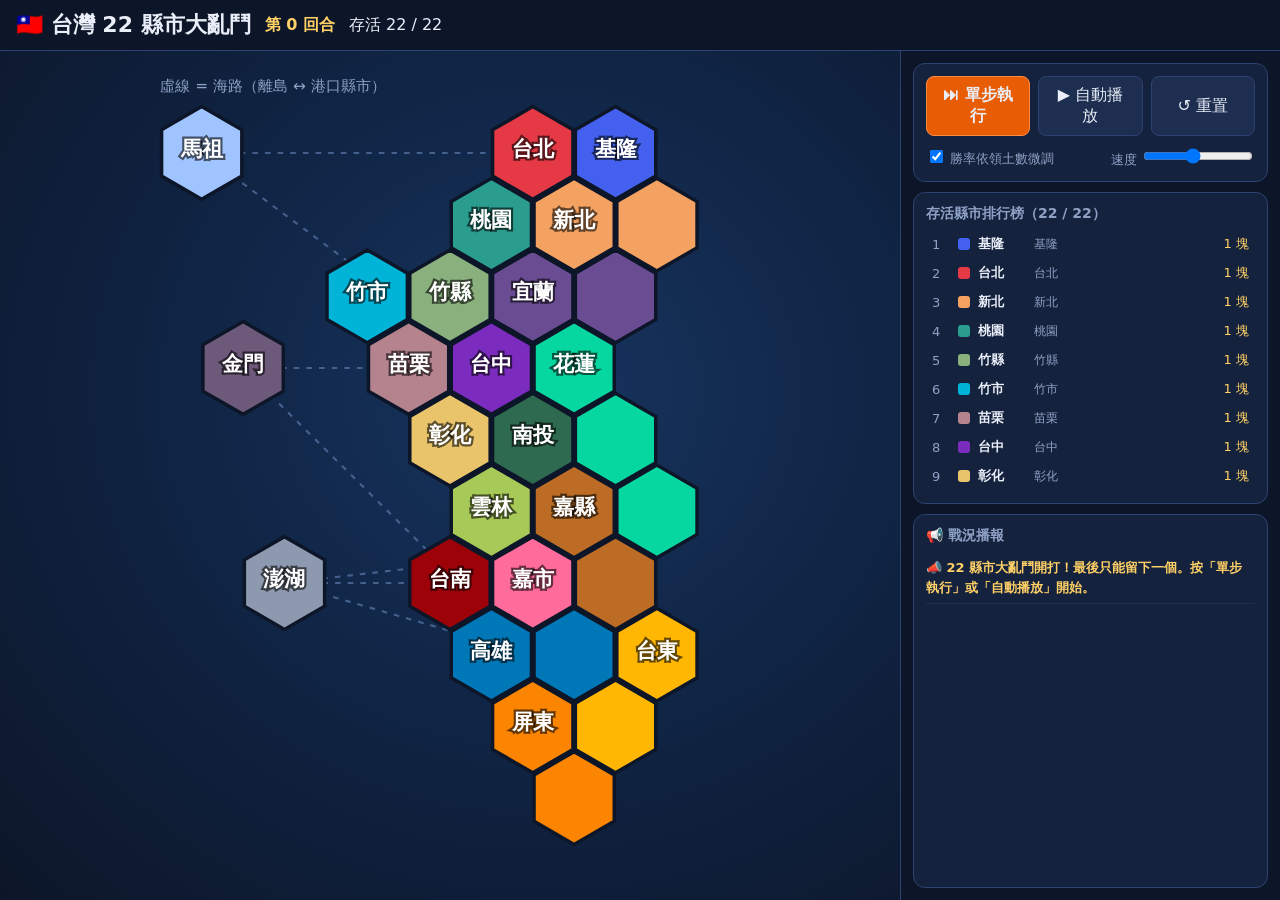
==== taiwan-battle-royale.html @ ac5552cd "Add single-file 22-county battle royale simulator Standalone taiwan-battle-royale.html: hex-grid Tai" ====
<!doctype html>
<html lang="zh-Hant">
<head>
<meta charset="utf-8">
<meta name="viewport" content="width=device-width, initial-scale=1">
<title>台灣 22 縣市大亂鬥</title>
<style>
  :root {
    --bg: #0d1628; --panel: #15223d; --panel2: #1d2e50; --line: #2c4270;
    --text: #e9eef8; --muted: #8fa2c6; --accent: #ffd166; --red: #ef476f; --green: #06d6a0;
  }
  * { box-sizing: border-box; }
  html, body { margin: 0; height: 100%; }
  body {
    background: var(--bg); color: var(--text);
    font-family: "PingFang TC", "Noto Sans TC", "Microsoft JhengHei", system-ui, sans-serif;
    display: flex; flex-direction: column;
  }
  header { display: flex; align-items: center; gap: 14px; padding: 10px 16px; border-bottom: 1px solid var(--line); flex-wrap: wrap; }
  header h1 { margin: 0; font-size: 22px; font-weight: 900; }
  header .round { color: var(--accent); font-weight: 700; }
  main { flex: 1; display: flex; min-height: 0; }
  #mapWrap {
    flex: 1; min-width: 0; display: flex; align-items: center; justify-content: center; padding: 12px;
    background: radial-gradient(ellipse at 60% 40%, #17345f 0%, #0f2240 55%, var(--bg) 100%);
  }
  #map { width: 100%; height: 100%; max-height: calc(100vh - 70px); }
  aside { width: 380px; flex-shrink: 0; padding: 12px; display: flex; flex-direction: column; gap: 10px; border-left: 1px solid var(--line); overflow-y: auto; }
  .card { background: var(--panel); border: 1px solid var(--line); border-radius: 12px; padding: 12px; }
  .card h3 { margin: 0 0 8px; font-size: 14px; color: var(--muted); }
  button {
    font: inherit; color: var(--text); background: var(--panel2); border: 1px solid var(--line);
    border-radius: 8px; padding: 8px 12px; cursor: pointer;
  }
  button:hover:not(:disabled) { border-color: var(--accent); }
  button:disabled { opacity: .45; cursor: default; }
  button.primary { background: #e85d04; border-color: #ff8c42; font-weight: 700; }
  button.on { background: var(--accent); color: #111; }
  .ctrls { display: grid; grid-template-columns: 1fr 1fr 1fr; gap: 8px; }
  .opts { display: flex; justify-content: space-between; align-items: center; margin-top: 10px; font-size: 13px; color: var(--muted); gap: 8px; flex-wrap: wrap; }
  .opts input[type=range] { width: 110px; }
  #board { display: flex; flex-direction: column; gap: 3px; max-height: 260px; overflow-y: auto; }
  .row { display: flex; align-items: center; gap: 8px; font-size: 13px; padding: 4px 6px; border-radius: 6px; }
  .row .rk { width: 18px; color: var(--muted); }
  .row .sw { width: 12px; height: 12px; border-radius: 3px; flex-shrink: 0; }
  .row .nm { font-weight: 700; width: 48px; }
  .row .ts { flex: 1; color: var(--muted); font-size: 12px; }
  .row .ct { color: var(--accent); white-space: nowrap; }
  .logcard { flex: 1; min-height: 220px; display: flex; flex-direction: column; }
  #log { overflow-y: auto; font-size: 13px; line-height: 1.55; flex: 1; max-height: 420px; }
  .entry { padding: 5px 0; border-bottom: 1px solid rgba(255,255,255,.06); }
  .entry .r { color: var(--muted); font-size: 11px; margin-right: 4px; }
  .entry.event { color: #a0e7ff; }
  .entry.big { color: var(--accent); font-weight: 700; }
  .entry .quip { display: block; color: var(--muted); font-size: 12px; }
  .ftag { font-weight: 700; }

  .hex { stroke: #0d1628; stroke-width: 2.5; transition: fill .5s; cursor: default; }
  .hex.atk { animation: flashA .5s 3; }
  .hex.def { animation: flashD .5s 3; }
  @keyframes flashA { 50% { fill-opacity: .55; } }
  @keyframes flashD { 50% { fill-opacity: .35; } }
  .lbl { text-anchor: middle; pointer-events: none; font-weight: 900; paint-order: stroke; stroke: rgba(0,0,0,.6); stroke-width: 3px; fill: #fff; }
  .lbl.name { font-size: 15px; }
  .lbl.owner { font-size: 10px; font-weight: 700; }
  .sea { stroke: #6f8fc4; stroke-dasharray: 4 5; stroke-width: 1.5; opacity: .55; }
  .arrow { fill: none; stroke-width: 6; stroke-linecap: round; stroke-dasharray: 10 7; animation: dash .45s linear infinite; }
  @keyframes dash { to { stroke-dashoffset: -17; } }
  .islandNote { fill: var(--muted); font-size: 11px; }

  #banner {
    position: fixed; inset: 0; display: flex; align-items: center; justify-content: center;
    background: rgba(5, 10, 20, .75); z-index: 5;
  }
  #banner[hidden] { display: none; }
  #banner .box { background: var(--panel); border: 1px solid var(--line); border-radius: 16px; padding: 28px 36px; text-align: center; }
  #banner h2 { margin: 0 0 8px; font-size: 34px; }
  #banner p { color: var(--muted); margin: 0 0 16px; }

  @media (max-width: 860px) {
    main { flex-direction: column; }
    #mapWrap { height: 70vh; flex: none; }
    aside { width: 100%; border-left: 0; overflow: visible; }
  }
</style>
</head>
<body>
<header>
  <h1>🇹🇼 台灣 22 縣市大亂鬥</h1>
  <span class="round" id="roundTxt">第 0 回合</span>
  <span id="aliveTxt"></span>
</header>
<main>
  <section id="mapWrap"><svg id="map" role="img" aria-label="台灣縣市六角格地圖"></svg></section>
  <aside>
    <div class="card">
      <div class="ctrls">
        <button id="stepBtn" class="primary">⏭ 單步執行</button>
        <button id="autoBtn">▶ 自動播放</button>
        <button id="resetBtn">↺ 重置</button>
      </div>
      <div class="opts">
        <label><input type="checkbox" id="weighted" checked> 勝率依領土數微調</label>
        <label>速度 <input type="range" id="speed" min="1" max="10" value="5"></label>
      </div>
    </div>
    <div class="card">
      <h3 id="boardTitle">存活縣市排行榜</h3>
      <div id="board"></div>
    </div>
    <div class="card logcard">
      <h3>📢 戰況播報</h3>
      <div id="log"></div>
    </div>
  </aside>
</main>
<div id="banner" hidden>
  <div class="box">
    <h2 id="bannerTitle"></h2>
    <p id="bannerText"></p>
    <button id="bannerReset" class="primary">再來一場</button>
  </div>
</div>

<script>
// ─────────────── 縣市資料 ───────────────
// hexes：六角格座標 [row, col]（odd-r 排列，依相對地理位置擺放）
const COUNTIES = [
  { id: 'keelung',       name: '基隆市', short: '基隆', color: '#4361EE', hexes: [[0, 5]] },
  { id: 'taipei',        name: '臺北市', short: '台北', color: '#E63946', hexes: [[0, 4]] },
  { id: 'newtaipei',     name: '新北市', short: '新北', color: '#F4A261', hexes: [[1, 4], [1, 5]] },
  { id: 'taoyuan',       name: '桃園市', short: '桃園', color: '#2A9D8F', hexes: [[1, 3]] },
  { id: 'hsinchucounty', name: '新竹縣', short: '竹縣', color: '#8AB17D', hexes: [[2, 3]] },
  { id: 'hsinchucity',   name: '新竹市', short: '竹市', color: '#00B4D8', hexes: [[2, 2]] },
  { id: 'miaoli',        name: '苗栗縣', short: '苗栗', color: '#B5838D', hexes: [[3, 2]] },
  { id: 'taichung',      name: '臺中市', short: '台中', color: '#7B2CBF', hexes: [[3, 3]] },
  { id: 'changhua',      name: '彰化縣', short: '彰化', color: '#E9C46A', hexes: [[4, 3]] },
  { id: 'nantou',        name: '南投縣', short: '南投', color: '#2D6A4F', hexes: [[4, 4]] },
  { id: 'yunlin',        name: '雲林縣', short: '雲林', color: '#A7C957', hexes: [[5, 3]] },
  { id: 'chiayicounty',  name: '嘉義縣', short: '嘉縣', color: '#BC6C25', hexes: [[5, 4], [6, 5]] },
  { id: 'chiayicity',    name: '嘉義市', short: '嘉市', color: '#FF6B9A', hexes: [[6, 4]] },
  { id: 'tainan',        name: '臺南市', short: '台南', color: '#9D0208', hexes: [[6, 3]] },
  { id: 'kaohsiung',     name: '高雄市', short: '高雄', color: '#0077B6', hexes: [[7, 3], [7, 4]] },
  { id: 'pingtung',      name: '屏東縣', short: '屏東', color: '#FB8500', hexes: [[8, 4], [9, 4]] },
  { id: 'yilan',         name: '宜蘭縣', short: '宜蘭', color: '#6A4C93', hexes: [[2, 4], [2, 5]] },
  { id: 'hualien',       name: '花蓮縣', short: '花蓮', color: '#06D6A0', hexes: [[3, 4], [4, 5], [5, 5]] },
  { id: 'taitung',       name: '臺東縣', short: '台東', color: '#FFB703', hexes: [[7, 5], [8, 5]] },
  { id: 'penghu',        name: '澎湖縣', short: '澎湖', color: '#8D99AE', hexes: [[6, 1]], island: true },
  { id: 'kinmen',        name: '金門縣', short: '金門', color: '#6D597A', hexes: [[3, 0]], island: true },
  { id: 'lienchiang',    name: '連江縣', short: '馬祖', color: '#A0C4FF', hexes: [[0, 0]], island: true },
];

// 陸地相鄰（雙向，寫一邊即可）
const LAND_ADJ = {
  keelung: ['newtaipei'],
  taipei: ['newtaipei'],
  newtaipei: ['taoyuan', 'yilan'],
  taoyuan: ['hsinchucounty', 'yilan'],
  hsinchucounty: ['hsinchucity', 'miaoli', 'taichung', 'yilan'],
  hsinchucity: ['miaoli'],
  miaoli: ['taichung'],
  taichung: ['changhua', 'nantou', 'hualien', 'yilan'],
  changhua: ['nantou', 'yunlin'],
  nantou: ['yunlin', 'chiayicounty', 'kaohsiung', 'hualien'],
  yunlin: ['chiayicounty'],
  chiayicounty: ['chiayicity', 'tainan', 'kaohsiung'],
  tainan: ['kaohsiung'],
  kaohsiung: ['pingtung', 'taitung', 'hualien'],
  pingtung: ['taitung'],
  yilan: ['hualien'],
  hualien: ['taitung'],
};
// 海路：離島只能連到有港口的縣市（基隆、台中、嘉義縣布袋港、台南安平港、高雄）
const SEA_ADJ = {
  penghu: ['chiayicounty', 'tainan', 'kaohsiung'],
  kinmen: ['taichung', 'kaohsiung'],
  lienchiang: ['keelung', 'taichung'],
};

const byId = Object.fromEntries(COUNTIES.map(c => [c.id, c]));
const ADJ = Object.fromEntries(COUNTIES.map(c => [c.id, new Set()]));
for (const table of [LAND_ADJ, SEA_ADJ]) {
  for (const [a, list] of Object.entries(table)) for (const b of list) { ADJ[a].add(b); ADJ[b].add(a); }
}

// ─────────────── 台灣在地事件（20% 機率） ───────────────
// when(A, D)：A / D 為攻守雙方勢力 id；effect：'cancel' 行動取消、'defend' 防守成功、或勝率加減
const owns = (f, id) => state.owner[id] === f;
const EVENTS = [
  { when: A => owns(A, 'taichung'), text: '🔫 台中啟動慶記支援，攻擊力提升！', effect: +0.2 },
  { when: () => true, text: '🌧️ 台北下起暴雨，捷運進水，行動取消。', effect: 'cancel' },
  { when: (A, D) => owns(D, 'tainan'), text: '🧋 台南全糖護盾生效，防禦成功！', effect: 'defend' },
  { when: (A, D) => owns(D, 'miaoli') && !state.miaoliUsed, text: '🛂 苗栗國啟動邊境結界，免疫攻擊一次！', effect: 'cancel', once: 'miaoliUsed' },
  { when: A => owns(A, 'kaohsiung'), text: '💰 高雄發大財，軍費暴增，攻擊力提升！', effect: +0.15 },
  { when: (A, D) => owns(A, 'yilan') || owns(D, 'yilan'), text: '🚗 雪隧大塞車，部隊卡在坪林，行動取消。', effect: 'cancel' },
  { when: (A, D) => owns(D, 'kinmen'), text: '🍶 守軍喝了金門高粱，站都站不穩！', effect: +0.2 },
  { when: A => owns(A, 'hsinchucity'), text: '🌬️ 新竹九降風太強，攻方被吹回去了。', effect: -0.2 },
  { when: A => owns(A, 'chiayicity'), text: '🍗 嘉義火雞肉飯加持，士氣大振！', effect: +0.15 },
  { when: () => true, text: '🌀 颱風來襲，全台放颱風假，今天不打仗。', effect: 'cancel' },
  { when: (A, D) => owns(D, 'penghu'), text: '🎆 澎湖花火節開幕，守軍看煙火看到忘記防守！', effect: +0.15 },
  { when: A => owns(A, 'hualien'), text: '🪨 蘇花公路落石，攻勢受阻。', effect: -0.15 },
  { when: () => true, text: '🛵 機車大軍出動，待轉格塞爆，攻方衝勁 +10%。', effect: +0.1 },
  { when: (A, D) => owns(D, 'changhua'), text: '🥟 彰化肉圓防線：守軍吃飽了，防禦力上升！', effect: -0.15 },
  { when: A => owns(A, 'taipei'), text: '🏙️ 天龍國發動空投（其實是外送），攻擊力提升！', effect: +0.1 },
  { when: (A, D) => owns(D, 'nantou'), text: '⛰️ 南投山路十八彎，攻方迷路了。', effect: -0.15 },
];

// ─────────────── 旁白 ───────────────
const WIN_QUIPS = [
  '居民表示：只要珍奶不漲價，誰管都可以。',
  '{D} 縣長已讀不回，據說正在搭客運逃離。',
  '地方媽媽：垃圾車有準時來就好。',
  '{D} 名產即日起改掛 {A} 招牌販售。',
  '網友留言：「早就知道了，{D} 根本是 {A} 的後花園。」',
  '{D} 的網紅連夜開直播哭了三小時。',
  '路邊阿伯：「我年輕的時候 {A} 還沒那麼大咧。」',
  '{A} 宣布全境請喝飲料，手搖店大排長龍。',
];
const LOSE_QUIPS = [
  '{A} 軍摸摸鼻子回家，順便買了伴手禮。',
  '{D} 守軍表示：今天只是熱身。',
  '{A} 指揮官：「是導航害的。」',
  '{D} 居民放鞭炮慶祝，被開罰噪音。',
];

// ─────────────── 狀態 ───────────────
let state;
let autoTimer = null;

function reset() {
  stopAuto();
  state = {
    round: 0,
    owner: Object.fromEntries(COUNTIES.map(c => [c.id, c.id])),
    miaoliUsed: false,
    over: false,
  };
  document.getElementById('log').innerHTML = '';
  document.getElementById('banner').hidden = true;
  log('📣 22 縣市大亂鬥開打！最後只能留下一個。按「單步執行」或「自動播放」開始。', 'big');
  render();
}

const alive = () => [...new Set(Object.values(state.owner))];
const territories = f => COUNTIES.filter(c => state.owner[c.id] === f).map(c => c.id);
const pick = arr => arr[Math.floor(Math.random() * arr.length)];
const fTag = f => `<span class="ftag" style="color:${byId[f].color}">${byId[f].short}</span>`;
const fill = (tpl, A, D) => tpl.replaceAll('{A}', byId[A].short).replaceAll('{D}', byId[D].short);

// ─────────────── 一回合 ───────────────
function step() {
  if (state.over) return;
  state.round++;

  // 1. 隨機抽一個「有敵對鄰居」的存活勢力當攻方
  const candidates = alive().filter(f => territories(f).some(id => [...ADJ[id]].some(n => state.owner[n] !== f)));
  const A = pick(candidates);
  // 2. 從攻方領土的敵對鄰居中隨機抽一塊當戰場
  const fronts = [];
  for (const id of territories(A)) for (const n of ADJ[id]) if (state.owner[n] !== A) fronts.push([id, n]);
  const [fromId, toId] = pick(fronts);
  const D = state.owner[toId];

  // 3. 勝率：純 50/50 或依領土數微調
  const nA = territories(A).length, nD = territories(D).length;
  let p = document.getElementById('weighted').checked ? 0.5 + (nA - nD) * 0.03 : 0.5;

  // 4. 20% 機率觸發在地事件
  let forced = null;
  if (Math.random() < 0.2) {
    const ev = pick(EVENTS.filter(e => e.when(A, D)));
    log(`<span class="r">R${state.round}</span>${ev.text}`, 'event');
    if (ev.once) state[ev.once] = true;
    if (ev.effect === 'cancel') { flash(fromId, toId, A); render(); return; }
    if (ev.effect === 'defend') forced = false;
    else p += ev.effect;
  }
  p = Math.min(0.85, Math.max(0.15, p));

  const win = forced ?? Math.random() < p;
  const via = SEA_ADJ[fromId]?.includes(toId) || SEA_ADJ[toId]?.includes(fromId) ? '渡海' : '';
  if (win) {
    const lost = territories(D);
    lost.forEach(id => { state.owner[id] = A; });
    log(`<span class="r">R${state.round}</span>⚔️ ${fTag(A)} 從 ${byId[fromId].short} ${via}出兵攻破 ${byId[toId].short}，
      ${fTag(D)} 勢力（${lost.length} 塊領土）全數併入！（勝率 ${Math.round(p * 100)}%）
      <span class="quip">${fill(pick(WIN_QUIPS), A, D)}</span>`);
    if (alive().length === 1) finish(A);
    else log(`💀 ${byId[D].short} 出局，剩 ${alive().length} 個縣市勢力。`, 'big');
  } else {
    log(`<span class="r">R${state.round}</span>🛡️ ${fTag(D)} 在 ${byId[toId].short} 擋下了 ${fTag(A)} 的${via}進攻！（攻方勝率 ${Math.round(p * 100)}%）
      <span class="quip">${fill(pick(LOSE_QUIPS), A, D)}</span>`);
  }
  render();
  flash(fromId, toId, A);
}

function finish(w) {
  state.over = true;
  stopAuto();
  log(`👑 ${fTag(w)} 在第 ${state.round} 回合統一全台！`, 'big');
  document.getElementById('bannerTitle').innerHTML = `👑 ${byId[w].name} 統一台灣！`;
  document.getElementById('bannerTitle').style.color = byId[w].color;
  document.getElementById('bannerText').textContent = `共歷時 ${state.round} 回合。全台改用 ${byId[w].short} 的垃圾車音樂。`;
  document.getElementById('banner').hidden = false;
}

// ─────────────── 自動播放 ───────────────
function delay() { return 1400 / Number(document.getElementById('speed').value); }
function tick() { step(); if (!state.over) autoTimer = setTimeout(tick, delay()); }
function startAuto() { if (state.over) return; autoTimer = setTimeout(tick, 0); updateButtons(); }
function stopAuto() { clearTimeout(autoTimer); autoTimer = null; updateButtons(); }
function updateButtons() {
  const b = document.getElementById('autoBtn');
  b.textContent = autoTimer ? '⏸ 暫停' : '▶ 自動播放';
  b.classList.toggle('on', !!autoTimer);
  b.disabled = !!state?.over;
  document.getElementById('stepBtn').disabled = !!state?.over || !!autoTimer;
}

// ─────────────── 地圖 ───────────────
const NS = 'http://www.w3.org/2000/svg';
const R = 34, HW = Math.sqrt(3) * R, PAD = 30;
const hexCenter = ([row, col]) => [PAD + HW / 2 + col * HW + (row % 2 ? HW / 2 : 0), PAD + R + row * R * 1.5];
const hexPoints = ([cx, cy]) => Array.from({ length: 6 }, (_, i) => {
  const a = Math.PI / 180 * (60 * i - 30);
  return `${(cx + (R - 1) * Math.cos(a)).toFixed(1)},${(cy + (R - 1) * Math.sin(a)).toFixed(1)}`;
}).join(' ');
const svg = document.getElementById('map');
const hexEls = {}, ownerLbls = {}, centers = {};
function el(tag, attrs, parent) {
  const e = document.createElementNS(NS, tag);
  for (const k in attrs) e.setAttribute(k, attrs[k]);
  parent.appendChild(e);
  return e;
}
function buildMap() {
  const maxCol = 7, maxRow = 10;
  svg.setAttribute('viewBox', `0 0 ${PAD * 2 + HW * maxCol} ${PAD * 2 + R * 1.5 * maxRow + R / 2}`);
  COUNTIES.forEach(c => {
    const pts = c.hexes.map(hexCenter);
    centers[c.id] = [pts.reduce((s, p) => s + p[0], 0) / pts.length, pts.reduce((s, p) => s + p[1], 0) / pts.length];
  });
  const seaLayer = el('g', {}, svg);
  for (const [a, list] of Object.entries(SEA_ADJ)) for (const b of list) {
    el('line', { x1: centers[a][0], y1: centers[a][1], x2: centers[b][0], y2: centers[b][1], class: 'sea' }, seaLayer);
  }
  const hexLayer = el('g', {}, svg);
  const lblLayer = el('g', {}, svg);
  COUNTIES.forEach(c => {
    hexEls[c.id] = c.hexes.map(h => {
      const poly = el('polygon', { points: hexPoints(hexCenter(h)), class: 'hex' }, hexLayer);
      el('title', {}, poly).textContent = c.name;
      return poly;
    });
    const [x, y] = hexCenter(c.hexes[0]);
    el('text', { x, y: y + 2, class: 'lbl name' }, lblLayer).textContent = c.short;
    ownerLbls[c.id] = el('text', { x, y: y + 17, class: 'lbl owner' }, lblLayer);
  });
  el('text', { x: PAD, y: PAD - 10, class: 'islandNote' }, svg).textContent = '虛線 = 海路（離島 ↔ 港口縣市）';
}
const arrowLayer = () => svg.querySelector('#arrows') || el('g', { id: 'arrows' }, svg);
function flash(fromId, toId, A) {
  document.querySelectorAll('.hex.atk, .hex.def').forEach(h => h.classList.remove('atk', 'def'));
  void svg.getBoundingClientRect();
  hexEls[fromId].forEach(h => h.classList.add('atk'));
  hexEls[toId].forEach(h => h.classList.add('def'));
  const layer = arrowLayer();
  layer.innerHTML = '';
  const [x1, y1] = centers[fromId], [x2, y2] = centers[toId];
  const mx = (x1 + x2) / 2 - (y2 - y1) * 0.2, my = (y1 + y2) / 2 + (x2 - x1) * 0.2;
  el('path', { d: `M${x1},${y1}Q${mx},${my} ${x2},${y2}`, class: 'arrow', stroke: byId[A].color }, layer);
  clearTimeout(flash.t);
  flash.t = setTimeout(() => { layer.innerHTML = ''; }, Math.max(500, delay() * 0.9));
}

// ─────────────── 畫面更新 ───────────────
function render() {
  COUNTIES.forEach(c => {
    const f = state.owner[c.id];
    hexEls[c.id].forEach(h => h.style.fill = byId[f].color);
    ownerLbls[c.id].textContent = f === c.id ? '' : `屬 ${byId[f].short}`;
  });
  const list = alive().map(f => ({ f, ts: territories(f) })).sort((a, b) => b.ts.length - a.ts.length);
  document.getElementById('board').innerHTML = list.map((x, i) => `<div class="row">
    <span class="rk">${i + 1}</span><span class="sw" style="background:${byId[x.f].color}"></span>
    <span class="nm">${byId[x.f].short}</span><span class="ts">${x.ts.map(id => byId[id].short).join('、')}</span>
    <span class="ct">${x.ts.length} 塊</span></div>`).join('');
  document.getElementById('roundTxt').textContent = `第 ${state.round} 回合`;
  document.getElementById('aliveTxt').textContent = `存活 ${list.length} / 22`;
  document.getElementById('boardTitle').textContent = `存活縣市排行榜（${list.length} / 22）`;
  updateButtons();
}

function log(html, cls = '') {
  const box = document.getElementById('log');
  const div = document.createElement('div');
  div.className = 'entry ' + cls;
  div.innerHTML = html;
  box.prepend(div);
  while (box.children.length > 200) box.lastChild.remove();
}

// ─────────────── 綁定 ───────────────
document.getElementById('stepBtn').addEventListener('click', step);
document.getElementById('autoBtn').addEventListener('click', () => autoTimer ? stopAuto() : startAuto());
document.getElementById('resetBtn').addEventListener('click', reset);
document.getElementById('bannerReset').addEventListener('click', reset);

buildMap();
reset();
</script>
</body>
</html>
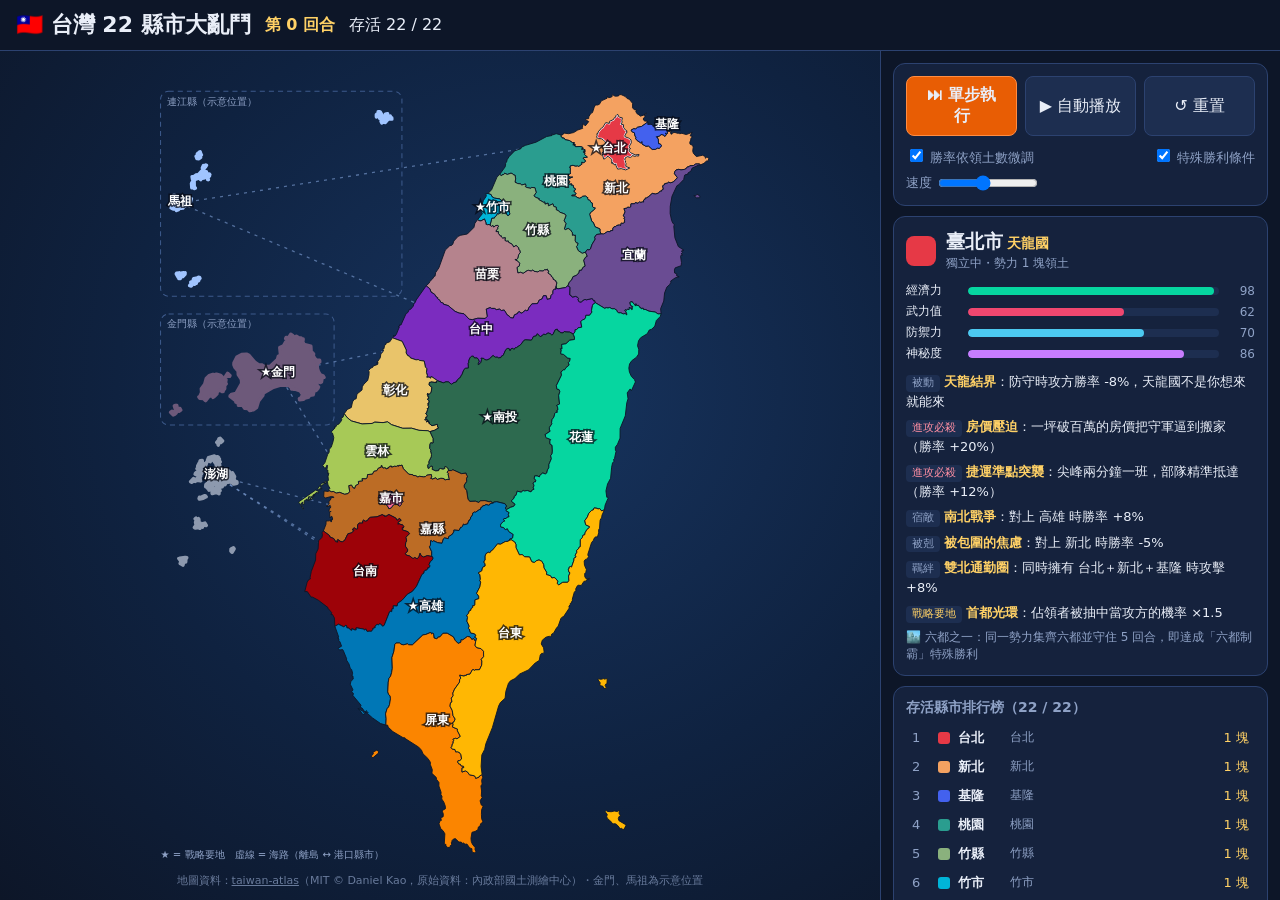
==== commit d0cd930c: "Use real Taiwan county map and add county characters to battle royale - Replace hex grid with real c" ====
--- a/taiwan-battle-royale.html
+++ b/taiwan-battle-royale.html
@@ -21,11 +21,13 @@
   header .round { color: var(--accent); font-weight: 700; }
   main { flex: 1; display: flex; min-height: 0; }
   #mapWrap {
-    flex: 1; min-width: 0; display: flex; align-items: center; justify-content: center; padding: 12px;
+    flex: 1; min-width: 0; display: flex; flex-direction: column; align-items: center; justify-content: center; padding: 8px;
     background: radial-gradient(ellipse at 60% 40%, #17345f 0%, #0f2240 55%, var(--bg) 100%);
   }
-  #map { width: 100%; height: 100%; max-height: calc(100vh - 70px); }
-  aside { width: 380px; flex-shrink: 0; padding: 12px; display: flex; flex-direction: column; gap: 10px; border-left: 1px solid var(--line); overflow-y: auto; }
+  #map { width: 100%; flex: 1; min-height: 0; max-height: calc(100vh - 90px); }
+  .credit { font-size: 11px; color: var(--muted); opacity: .7; }
+  .credit a { color: inherit; }
+  aside { width: 400px; flex-shrink: 0; padding: 12px; display: flex; flex-direction: column; gap: 10px; border-left: 1px solid var(--line); overflow-y: auto; }
   .card { background: var(--panel); border: 1px solid var(--line); border-radius: 12px; padding: 12px; }
   .card h3 { margin: 0 0 8px; font-size: 14px; color: var(--muted); }
   button {
@@ -37,13 +39,31 @@
   button.primary { background: #e85d04; border-color: #ff8c42; font-weight: 700; }
   button.on { background: var(--accent); color: #111; }
   .ctrls { display: grid; grid-template-columns: 1fr 1fr 1fr; gap: 8px; }
-  .opts { display: flex; justify-content: space-between; align-items: center; margin-top: 10px; font-size: 13px; color: var(--muted); gap: 8px; flex-wrap: wrap; }
-  .opts input[type=range] { width: 110px; }
-  #board { display: flex; flex-direction: column; gap: 3px; max-height: 260px; overflow-y: auto; }
-  .row { display: flex; align-items: center; gap: 8px; font-size: 13px; padding: 4px 6px; border-radius: 6px; }
+  .opts { display: flex; justify-content: space-between; align-items: center; margin-top: 10px; font-size: 13px; color: var(--muted); gap: 6px 12px; flex-wrap: wrap; }
+  .opts input[type=range] { width: 100px; vertical-align: middle; }
+
+  /* 縣市圖鑑 */
+  .phead { display: flex; gap: 10px; align-items: center; }
+  .phead .sw { width: 30px; height: 30px; border-radius: 8px; flex-shrink: 0; }
+  .phead h2 { margin: 0; font-size: 19px; }
+  .phead h2 small { font-size: 14px; color: var(--accent); margin-left: 4px; }
+  .phead .sub { font-size: 12px; color: var(--muted); }
+  .stats { display: grid; grid-template-columns: 54px 1fr 28px; gap: 4px 8px; align-items: center; margin: 10px 0; font-size: 12px; }
+  .bar { height: 8px; background: var(--panel2); border-radius: 4px; overflow: hidden; }
+  .bar i { display: block; height: 100%; border-radius: 4px; }
+  .stats .v { text-align: right; color: var(--muted); }
+  .ab { font-size: 13px; margin: 6px 0; line-height: 1.5; }
+  .ab b { color: var(--accent); }
+  .ab .tag { display: inline-block; font-size: 11px; padding: 0 6px; border-radius: 4px; background: var(--panel2); color: var(--muted); margin-right: 4px; }
+  .ab .tag.atk { color: #ff8fa3; } .ab .tag.def { color: #8ecae6; } .ab .tag.star { color: var(--accent); }
+  .hint { font-size: 12px; color: var(--muted); margin: 0; }
+
+  #board { display: flex; flex-direction: column; gap: 3px; max-height: 230px; overflow-y: auto; }
+  .row { display: flex; align-items: center; gap: 8px; font-size: 13px; padding: 4px 6px; border-radius: 6px; cursor: pointer; }
+  .row:hover { background: var(--panel2); }
   .row .rk { width: 18px; color: var(--muted); }
   .row .sw { width: 12px; height: 12px; border-radius: 3px; flex-shrink: 0; }
-  .row .nm { font-weight: 700; width: 48px; }
+  .row .nm { font-weight: 700; width: 44px; }
   .row .ts { flex: 1; color: var(--muted); font-size: 12px; }
   .row .ct { color: var(--accent); white-space: nowrap; }
   .logcard { flex: 1; min-height: 220px; display: flex; flex-direction: column; }
@@ -51,35 +71,41 @@
   .entry { padding: 5px 0; border-bottom: 1px solid rgba(255,255,255,.06); }
   .entry .r { color: var(--muted); font-size: 11px; margin-right: 4px; }
   .entry.event { color: #a0e7ff; }
+  .entry.skill { color: #ffc6ff; }
   .entry.big { color: var(--accent); font-weight: 700; }
-  .entry .quip { display: block; color: var(--muted); font-size: 12px; }
+  .entry .quip, .entry .notes { display: block; color: var(--muted); font-size: 12px; }
   .ftag { font-weight: 700; }
 
-  .hex { stroke: #0d1628; stroke-width: 2.5; transition: fill .5s; cursor: default; }
-  .hex.atk { animation: flashA .5s 3; }
-  .hex.def { animation: flashD .5s 3; }
+  /* 地圖 */
+  .county { stroke: #0d1628; stroke-width: .9; stroke-linejoin: round; transition: fill .5s; cursor: pointer; }
+  .county:hover { fill-opacity: .8; }
+  .county.islet { stroke-width: 3.5; }
+  .county.picked { stroke: #fff; stroke-width: 2; }
+  .county.atk { animation: flashA .5s 3; }
+  .county.def { animation: flashD .5s 3; }
   @keyframes flashA { 50% { fill-opacity: .55; } }
-  @keyframes flashD { 50% { fill-opacity: .35; } }
-  .lbl { text-anchor: middle; pointer-events: none; font-weight: 900; paint-order: stroke; stroke: rgba(0,0,0,.6); stroke-width: 3px; fill: #fff; }
-  .lbl.name { font-size: 15px; }
-  .lbl.owner { font-size: 10px; font-weight: 700; }
-  .sea { stroke: #6f8fc4; stroke-dasharray: 4 5; stroke-width: 1.5; opacity: .55; }
-  .arrow { fill: none; stroke-width: 6; stroke-linecap: round; stroke-dasharray: 10 7; animation: dash .45s linear infinite; }
-  @keyframes dash { to { stroke-dashoffset: -17; } }
-  .islandNote { fill: var(--muted); font-size: 11px; }
+  @keyframes flashD { 50% { fill-opacity: .3; } }
+  .lbl { text-anchor: middle; pointer-events: none; font-weight: 900; paint-order: stroke; stroke: rgba(5,10,20,.75); stroke-width: 3px; fill: #fff; }
+  .lbl.name { font-size: 12px; }
+  .lbl.owner { font-size: 9px; font-weight: 700; fill: #ffe9a8; }
+  .sea { stroke: #7fa0d6; stroke-dasharray: 3 5; stroke-width: 1.3; opacity: .6; }
+  .inset { fill: none; stroke: #3d5a8c; stroke-dasharray: 5 4; }
+  .insetTxt { fill: var(--muted); font-size: 10px; }
+  .arrow { fill: none; stroke-width: 5; stroke-linecap: round; stroke-dasharray: 9 6; animation: dash .45s linear infinite; }
+  @keyframes dash { to { stroke-dashoffset: -15; } }
 
   #banner {
     position: fixed; inset: 0; display: flex; align-items: center; justify-content: center;
-    background: rgba(5, 10, 20, .75); z-index: 5;
+    background: rgba(5, 10, 20, .75); z-index: 5; padding: 16px;
   }
   #banner[hidden] { display: none; }
-  #banner .box { background: var(--panel); border: 1px solid var(--line); border-radius: 16px; padding: 28px 36px; text-align: center; }
-  #banner h2 { margin: 0 0 8px; font-size: 34px; }
+  #banner .box { background: var(--panel); border: 1px solid var(--line); border-radius: 16px; padding: 28px 36px; text-align: center; max-width: 480px; }
+  #banner h2 { margin: 0 0 8px; font-size: 32px; }
   #banner p { color: var(--muted); margin: 0 0 16px; }
 
   @media (max-width: 860px) {
     main { flex-direction: column; }
-    #mapWrap { height: 70vh; flex: none; }
+    #mapWrap { height: 78vh; flex: none; }
     aside { width: 100%; border-left: 0; overflow: visible; }
   }
 </style>
@@ -91,7 +117,10 @@
   <span id="aliveTxt"></span>
 </header>
 <main>
-  <section id="mapWrap"><svg id="map" role="img" aria-label="台灣縣市六角格地圖"></svg></section>
+  <section id="mapWrap">
+    <svg id="map" role="img" aria-label="台灣 22 縣市地圖"></svg>
+    <div class="credit">地圖資料：<a href="https://github.com/dkaoster/taiwan-atlas" target="_blank" rel="noopener">taiwan-atlas</a>（MIT © Daniel Kao，原始資料：內政部國土測繪中心）・金門、馬祖為示意位置</div>
+  </section>
   <aside>
     <div class="card">
       <div class="ctrls">
@@ -101,9 +130,11 @@
       </div>
       <div class="opts">
         <label><input type="checkbox" id="weighted" checked> 勝率依領土數微調</label>
+        <label><input type="checkbox" id="special" checked> 特殊勝利條件</label>
         <label>速度 <input type="range" id="speed" min="1" max="10" value="5"></label>
       </div>
     </div>
+    <div class="card" id="profile"></div>
     <div class="card">
       <h3 id="boardTitle">存活縣市排行榜</h3>
       <div id="board"></div>
@@ -123,34 +154,284 @@
 </div>
 
 <script>
-// ─────────────── 縣市資料 ───────────────
-// hexes：六角格座標 [row, col]（odd-r 排列，依相對地理位置擺放）
+// ═══════════════ 地圖形狀（由 taiwan-atlas counties-10t 簡化、投影後內嵌） ═══════════════
+const SHAPES = {
+  insets: {"lienchiang": {"x": 34, "y": 48, "w": 218.4, "h": 172.4}, "kinmen": {"x": 34, "y": 268, "w": 151.4, "h": 79.5}},
+  shapes: {
+    lienchiang: { c: [43.2, 138.5], d: "M61.5,211.7L62.5,211.8L62.9,212.7L61.4,214.2L61.6,214.9L59.3,216.0L59.3,217.5L57.8,217.8L57.8,218.5L56.7,217.2L54.3,220.2L52.8,219.8L54.6,217.4L53.9,216.4L56.0,215.7L56.7,213.1L59.3,212.6L60.5,213.3L60.5,212.3ZM46.9,207.1L47.1,207.7L48.2,207.2L48.1,208.7L46.0,210.8L44.7,210.6L43.5,212.8L42.2,212.9L42.8,211.9L41.8,211.2L41.4,211.6L39.6,208.2L39.9,207.6L42.3,207.3L42.9,208.0ZM37.0,130.7L38.0,130.7L38.7,131.9L41.0,131.9L41.1,132.8L40.1,132.7L39.5,135.9L41.3,136.5L41.8,135.9L42.1,137.4L43.5,136.9L43.7,138.9L46.0,137.1L45.2,134.4L46.8,134.7L49.6,133.4L50.2,135.0L51.3,133.5L54.4,134.1L53.5,136.9L52.3,137.6L51.6,139.8L50.7,140.4L48.9,139.2L48.5,141.2L47.5,141.3L46.0,143.3L44.6,143.4L44.2,142.2L43.3,142.3L41.2,144.0L41.8,144.7L39.7,145.5L39.4,143.8L36.9,144.2L35.3,143.6L35.5,142.5L34.5,143.0L34.0,142.5L37.2,137.5L36.3,136.6L35.3,136.9L36.2,135.5L37.1,135.7L37.4,134.5L37.6,133.6L36.3,132.8ZM65.7,105.7L67.1,105.8L67.6,107.4L69.3,107.4L69.4,109.8L68.3,111.4L69.1,111.6L69.4,110.4L70.4,109.7L72.1,109.6L72.6,110.2L71.8,111.1L72.3,111.5L70.6,113.0L71.2,115.2L70.5,115.0L69.5,111.9L68.3,111.8L67.2,113.4L66.7,113.2L67.3,112.2L66.4,111.9L65.9,113.7L64.5,113.5L63.6,115.1L62.5,113.5L58.3,114.8L57.1,116.1L57.2,120.3L56.7,121.1L57.4,121.7L57.2,122.8L58.3,123.5L57.4,123.9L57.3,123.0L56.5,122.7L54.9,123.2L54.6,118.9L56.5,115.8L55.6,114.7L55.2,112.4L56.6,112.6L59.3,110.5L61.0,110.9ZM68.7,100.8L69.3,101.1L68.2,102.9L65.7,104.3L65.3,103.6L66.4,101.3L67.3,101.6ZM63.3,88.4L63.1,89.9L63.8,89.6L63.4,90.3L64.3,90.8L62.9,92.0L63.5,93.2L61.9,94.5L60.0,94.3L59.2,92.3L61.0,91.6L61.4,90.8L60.4,89.8L61.2,89.4L60.9,89.1L62.3,88.9L62.3,88.0L63.0,87.7ZM240.9,48.4L242.3,50.7L241.6,53.0L245.2,53.3L246.0,50.7L248.2,50.2L248.1,52.5L248.8,52.3L249.3,53.1L250.8,52.4L251.3,53.7L252.3,54.2L252.4,55.4L251.2,55.4L250.7,54.7L249.9,55.3L249.4,54.0L248.8,54.1L248.3,56.0L246.0,58.7L245.6,57.8L244.2,58.5L244.2,57.9L243.3,57.6L242.5,59.1L241.8,57.6L242.2,55.7L243.1,55.3L243.0,53.9L241.5,53.2L240.3,54.5L239.8,49.9L237.2,53.1L237.2,50.8L239.2,49.7L239.0,48.2L239.9,48.2L240.1,48.8Z" },
+    yilan: { c: [491.5, 191.5], d: "M555.8,131.1L556.8,132.1L556.4,133.1L553.4,133.2L550.7,131.0L552.5,131.2L553.7,129.6L555.5,130.1ZM557.1,100.7L555.5,100.8L548.9,103.9L547.9,106.7L544.8,108.7L544.7,110.2L542.7,110.1L541.6,110.8L540.7,115.1L535.8,120.2L534.0,121.2L529.1,131.7L527.4,141.6L527.3,148.7L528.8,155.7L530.2,158.6L531.6,159.5L530.9,161.2L532.0,172.6L535.4,181.3L540.9,184.9L538.4,185.7L539.6,187.0L538.2,188.5L539.7,189.5L538.1,189.8L537.6,191.0L538.5,197.0L538.2,200.2L532.3,202.3L531.5,204.3L531.7,207.4L533.8,208.2L533.8,210.3L536.2,211.1L532.5,212.1L527.9,215.3L528.0,216.7L526.9,218.7L524.0,221.4L521.8,227.2L521.0,235.1L517.9,242.7L518.4,247.6L515.4,247.9L512.5,246.0L506.4,245.1L502.5,243.3L501.1,243.6L500.6,242.1L498.6,242.8L498.2,241.4L497.3,241.5L496.1,239.4L494.2,239.5L493.5,237.8L493.2,240.1L490.3,236.4L489.6,236.5L489.6,235.5L487.7,236.3L487.5,237.2L488.0,237.3L487.6,238.2L488.7,239.1L488.7,240.0L490.4,240.4L490.4,241.1L489.7,241.3L490.0,243.3L489.2,243.6L488.9,242.0L487.9,242.3L487.1,241.0L486.8,243.6L484.9,243.2L484.1,244.6L483.0,243.6L482.5,244.1L484.3,247.0L484.5,248.9L482.8,247.4L481.2,247.9L478.5,246.7L476.6,246.8L475.0,245.7L474.5,244.1L472.2,242.7L469.9,242.8L467.6,241.5L465.9,242.0L464.1,241.6L462.8,242.4L453.5,236.8L452.7,234.5L451.7,234.9L450.6,232.8L449.9,232.7L444.6,233.9L443.2,233.5L441.1,234.4L439.7,236.1L437.7,236.0L436.9,235.1L436.4,233.6L436.9,232.8L436.0,231.4L434.0,230.5L430.6,231.2L429.4,229.5L428.2,229.0L428.5,221.5L426.4,219.9L427.7,216.5L430.1,214.2L431.4,211.0L434.5,209.9L437.3,207.2L437.7,204.8L439.8,204.7L441.1,202.0L443.4,200.6L442.0,194.8L443.8,191.8L445.5,190.9L443.7,186.8L445.6,184.2L447.1,184.7L448.6,183.7L450.2,179.1L453.4,173.8L452.7,172.2L454.6,169.4L459.1,168.8L461.7,168.9L465.6,166.4L468.0,166.7L468.6,165.5L470.6,165.5L470.8,163.1L471.9,161.7L473.3,161.8L474.5,160.5L477.4,159.9L478.3,160.8L479.0,158.1L480.8,158.5L482.8,156.9L482.1,156.6L482.4,154.4L481.6,153.1L482.5,152.4L481.1,150.9L482.8,147.0L481.7,143.8L484.5,143.4L485.3,142.4L487.4,142.6L488.4,142.1L488.6,139.1L492.3,139.0L492.9,137.9L495.6,138.6L497.2,137.0L498.3,137.9L499.6,137.2L501.1,137.4L501.0,135.5L502.7,134.5L502.7,133.4L503.8,133.4L506.3,131.8L509.6,128.8L512.7,129.4L515.8,128.5L517.4,126.5L518.7,126.7L519.1,125.4L520.6,124.7L519.9,121.3L522.2,119.8L522.0,119.1L524.5,118.7L526.0,117.6L527.3,118.4L530.5,117.5L534.5,113.3L531.5,109.2L532.0,107.1L533.1,105.7L535.9,105.0L538.0,105.6L541.4,105.1L543.2,104.2L544.3,102.6L545.9,102.5L546.7,101.5L550.5,101.2L552.6,99.7L556.4,99.7Z" },
+    changhua: { c: [255.5, 324.8], d: "M253.0,271.4L262.6,274.9L266.7,283.5L266.5,286.3L268.2,289.1L269.9,289.7L270.8,291.3L276.4,293.2L278.6,292.9L279.6,293.7L284.4,294.4L285.6,300.5L287.0,301.8L286.6,305.6L287.5,308.6L286.9,310.4L289.2,310.2L290.9,311.3L291.3,309.5L297.7,313.9L296.1,314.7L296.5,315.7L291.2,315.0L290.0,315.7L289.6,315.4L289.2,318.0L292.0,320.3L291.3,325.1L289.3,327.4L287.4,326.6L288.7,327.3L287.4,327.6L288.8,329.4L287.9,329.5L289.3,330.8L287.5,332.1L289.4,333.6L288.9,336.1L287.9,336.5L288.5,336.9L288.0,337.1L288.6,337.2L288.3,338.4L288.9,339.3L288.3,341.3L287.4,341.3L287.8,342.3L286.7,345.8L285.9,346.0L287.5,348.4L286.5,350.3L285.8,350.1L286.6,350.7L285.0,352.1L285.3,352.7L287.1,351.8L287.6,352.7L286.9,353.0L288.6,353.5L286.5,354.3L289.3,353.8L288.8,354.1L289.9,355.5L288.7,355.3L289.8,355.6L289.5,356.2L292.1,358.2L297.3,356.8L297.8,359.7L298.8,360.3L294.8,362.7L290.0,364.1L288.0,363.2L279.2,362.8L272.0,360.7L263.2,360.8L252.1,357.2L248.3,354.4L243.7,355.2L235.6,354.7L233.0,356.0L223.1,356.5L212.4,353.5L208.5,350.4L205.4,346.4L208.4,342.2L212.4,340.3L213.6,334.7L215.2,332.3L217.2,331.6L218.0,327.0L223.0,322.9L223.2,319.8L224.8,317.2L228.6,313.5L229.8,308.3L230.0,305.0L229.4,303.9L231.6,301.3L233.4,300.7L234.2,299.2L238.4,297.7L238.8,295.6L237.9,295.7L237.6,296.6L237.5,296.1L241.0,291.2L241.6,287.2L243.4,285.6L244.2,283.5L243.3,282.7L244.6,282.3L245.3,278.8L246.8,277.7L246.6,276.7L250.4,275.4Z" },
+    nantou: { c: [358.8, 351.6], d: "M290.0,364.1L294.8,362.7L298.8,360.3L297.8,359.7L297.3,356.8L292.1,358.2L289.5,356.2L289.8,355.6L288.7,355.3L289.9,355.5L288.8,354.1L289.3,353.8L286.5,354.3L288.6,353.5L286.9,353.0L287.6,352.7L287.1,351.8L285.3,352.7L285.0,352.1L286.6,350.7L285.8,350.1L286.5,350.3L287.5,348.4L285.9,346.0L286.7,345.8L287.8,342.3L287.4,341.3L288.3,341.3L288.9,339.3L288.3,338.4L288.6,337.2L288.0,337.1L288.5,336.9L287.9,336.5L288.9,336.1L289.4,333.6L287.5,332.1L289.3,330.8L287.9,329.5L288.8,329.4L287.4,327.6L288.7,327.3L287.4,326.6L289.3,327.4L291.3,325.1L292.0,320.3L289.2,318.0L289.6,315.4L290.0,315.7L291.2,315.0L296.5,315.7L296.1,314.7L297.7,313.9L303.3,315.9L305.9,314.9L308.4,315.0L311.3,317.3L313.7,315.7L316.2,315.0L317.2,312.9L320.7,309.9L320.5,309.2L321.6,308.0L323.6,302.9L325.1,301.6L328.1,301.3L327.9,296.6L328.7,295.4L328.3,294.5L329.5,291.3L331.2,289.6L333.0,289.6L334.0,291.4L336.7,291.3L338.1,293.0L338.6,294.9L337.7,296.9L337.9,298.3L340.5,295.6L341.1,292.7L340.5,291.6L343.3,291.8L344.2,293.0L346.3,293.4L348.7,292.3L352.4,288.9L354.6,290.6L356.6,290.5L357.5,291.3L360.2,290.9L360.8,289.4L362.4,288.8L364.9,283.3L366.5,282.0L368.1,281.9L369.2,284.3L370.1,282.3L372.0,281.8L373.1,283.0L374.4,281.2L375.4,281.2L379.6,278.3L383.0,273.9L384.5,273.4L389.9,273.8L390.9,273.1L392.3,270.1L394.9,269.6L396.2,267.4L398.9,270.3L400.8,269.5L402.1,267.9L404.4,268.2L406.7,266.6L408.9,267.3L410.4,268.7L411.6,268.1L413.8,263.5L415.8,262.9L416.6,264.7L418.2,265.2L418.9,266.4L421.5,266.6L423.1,264.9L423.6,265.6L428.2,265.8L431.6,267.8L432.8,270.7L432.8,273.1L428.1,273.8L424.4,277.3L420.1,278.0L420.6,282.2L418.9,282.3L419.8,283.5L419.1,287.1L422.1,287.9L426.1,291.4L428.6,291.8L428.5,292.5L428.0,294.6L426.7,296.0L427.6,298.3L424.5,300.9L422.9,303.3L422.0,303.0L419.5,305.1L420.0,308.3L414.9,318.7L415.6,322.2L417.5,322.4L418.4,324.5L417.2,328.4L418.1,336.8L415.0,338.4L416.1,339.3L416.5,342.6L415.5,343.1L415.9,345.0L414.4,345.1L413.4,346.1L412.6,349.5L410.7,352.2L410.1,355.5L410.6,356.2L408.1,360.0L408.1,362.4L408.9,363.6L403.7,367.1L404.5,368.5L404.1,369.2L405.4,370.3L409.3,371.9L408.5,373.3L408.7,376.4L410.7,377.6L411.0,383.3L410.7,385.9L409.3,387.8L410.0,390.8L407.6,396.4L407.5,399.8L406.2,401.8L405.4,405.0L404.0,405.9L401.5,404.9L398.7,407.2L398.2,408.8L396.0,407.8L393.4,407.9L393.1,410.7L394.8,412.1L394.1,413.9L393.1,413.7L391.9,414.9L392.9,417.2L392.1,419.5L392.9,421.0L391.5,421.4L389.8,423.6L386.2,422.2L383.3,422.8L382.1,422.2L380.2,423.9L376.3,422.9L375.0,427.1L373.4,428.0L373.2,429.8L370.3,432.6L374.2,435.8L372.9,437.8L369.5,438.9L365.5,441.2L364.5,439.5L365.7,437.6L364.2,435.3L356.0,433.3L353.9,433.7L351.9,434.2L350.0,433.0L348.5,433.4L344.4,432.2L339.7,432.4L338.4,434.1L335.0,432.8L329.4,433.0L327.6,430.7L326.3,422.3L323.9,419.0L323.9,416.9L326.3,413.2L326.2,410.0L327.3,408.0L326.2,407.1L325.7,405.1L321.1,405.6L312.7,401.7L311.6,402.5L308.2,402.6L308.2,401.0L305.8,398.4L304.7,398.9L304.9,400.4L304.1,400.8L303.0,401.2L300.3,400.5L299.2,401.0L298.7,402.6L295.8,402.9L292.2,401.4L292.6,398.5L291.0,398.2L289.0,400.6L288.1,400.2L287.7,397.3L289.0,395.5L288.9,393.7L291.3,389.0L291.6,386.8L290.6,383.1L291.1,382.3L289.7,380.7L289.9,376.6L290.9,374.9L293.1,375.3L293.1,370.8Z" },
+    yunlin: { c: [237.4, 385.2], d: "M177.3,421.7L179.9,423.1L180.3,424.7L177.7,424.2L177.7,425.1L176.4,425.4L176.1,426.3L176.6,426.4L175.1,426.2L174.5,427.0L175.9,427.3L174.4,427.3L174.1,427.7L175.5,428.4L174.7,429.2L174.2,428.2L171.9,428.7L174.0,429.8L173.2,431.1L173.6,431.3L171.7,431.5L172.8,430.8L171.6,429.7L171.8,430.7L170.7,431.3L170.9,432.1L169.7,432.1L170.4,429.2L171.4,428.6L170.5,428.1L169.2,431.8L168.1,430.7L168.2,431.9L167.0,431.5L166.0,432.6L165.8,435.9L163.8,435.8L164.6,433.7L163.0,434.7L162.5,435.6L165.5,440.5L164.9,441.0L161.9,435.7L160.4,434.5L161.1,433.0ZM181.0,417.8L182.8,419.5L181.8,420.0L183.5,420.5L183.2,421.0L181.1,420.5L180.6,422.3L179.3,420.6ZM187.7,413.1L187.1,415.8L186.3,414.1L185.0,416.3L183.1,417.1L182.8,418.3L182.3,418.1L182.2,416.4L183.4,414.9L185.5,414.7L186.1,413.2ZM205.4,346.4L208.5,350.4L212.4,353.5L223.1,356.5L233.0,356.0L235.6,354.7L243.7,355.2L248.3,354.4L252.1,357.2L263.2,360.8L272.0,360.7L279.2,362.8L288.0,363.2L290.0,364.1L293.1,370.8L293.1,375.3L290.9,374.9L289.9,376.6L289.7,380.7L291.1,382.3L290.6,383.1L291.6,386.8L291.3,389.0L288.9,393.7L289.0,395.5L287.7,397.3L288.1,400.2L289.0,400.6L291.0,398.2L292.6,398.5L292.2,401.4L295.8,402.9L298.7,402.6L299.2,401.0L300.3,400.5L303.0,401.2L304.1,400.8L304.9,400.4L304.7,398.9L305.8,398.4L308.2,401.0L308.2,402.6L307.0,404.2L308.6,405.7L308.1,406.4L309.3,411.5L306.9,411.2L305.6,411.8L304.0,411.3L303.9,410.4L300.8,410.2L297.2,411.4L295.9,409.7L292.1,411.1L291.5,410.2L290.6,410.3L291.8,408.8L291.4,406.5L287.0,407.1L285.7,408.5L283.9,408.8L279.8,408.2L278.1,408.9L276.0,407.6L273.4,407.4L273.1,406.6L269.2,406.2L263.8,400.7L262.5,397.2L260.4,397.7L259.5,397.1L259.2,398.3L257.5,397.8L257.0,398.5L254.9,398.3L252.5,399.2L251.9,399.0L252.1,398.2L250.5,398.3L249.9,399.3L248.7,399.5L249.0,400.2L246.8,401.0L245.6,399.5L244.8,400.3L242.9,399.4L242.5,397.5L241.8,397.9L242.1,399.1L238.9,400.4L237.5,402.8L234.8,403.3L233.3,406.1L228.5,406.5L228.1,409.6L226.9,410.7L223.0,410.6L223.6,412.8L219.4,413.3L219.6,415.8L216.7,417.4L215.8,420.2L214.1,419.6L212.6,416.9L210.0,417.4L210.8,423.4L209.2,425.3L205.9,426.0L201.0,424.1L197.5,424.8L194.6,423.2L192.9,423.5L190.4,422.4L190.3,421.2L191.3,420.0L189.4,416.9L188.8,413.5L189.8,412.1L189.4,408.5L190.1,405.4L189.5,404.7L189.2,405.6L189.2,402.0L187.8,401.5L188.6,400.5L188.8,397.4L188.4,397.0L187.4,399.6L186.2,400.3L184.1,397.4L186.3,394.9L189.1,386.5L190.5,384.4L190.6,381.5L192.5,379.6L194.4,373.8L195.1,370.0L193.8,365.5L192.6,364.4L196.4,360.3L195.3,359.5L196.3,359.7L197.5,358.9L197.8,357.4L199.9,356.8L202.5,353.5L203.0,351.8L202.2,350.7L204.2,349.8Z" },
+    keelung: { c: [507.2, 71.3], d: "M524.3,67.0L524.6,69.5L524.1,70.2L522.5,69.2L523.4,70.7L522.5,72.2L521.6,72.3L520.8,71.0L518.2,70.6L516.9,72.2L513.5,72.9L514.1,73.5L514.8,73.2L514.9,74.6L515.5,74.9L515.9,79.8L517.5,79.9L518.7,81.6L517.9,83.1L516.4,84.4L514.9,84.0L512.7,85.3L509.5,85.3L506.0,82.0L503.3,82.2L499.5,80.0L499.6,77.6L498.2,78.8L494.5,76.4L493.2,74.6L493.8,74.0L492.6,72.0L492.0,68.9L490.0,68.2L488.7,66.3L491.3,64.9L493.3,65.1L495.1,63.5L499.0,62.7L505.4,58.2L505.2,60.7L508.4,60.5L510.3,61.5L510.4,62.2L511.3,61.6L513.2,62.6L514.5,61.3L514.8,61.9L515.9,61.7L516.5,61.0L519.6,62.1L518.1,62.8L519.2,63.7L520.0,63.4L522.2,64.7L525.0,64.2Z" },
+    taipei: { c: [473.9, 78.7], d: "M477.5,53.6L480.1,54.2L479.5,56.9L479.9,58.4L478.7,60.3L481.3,61.0L481.2,63.5L483.0,66.1L484.5,66.9L484.3,68.2L484.9,68.4L483.7,69.3L482.4,72.1L482.8,72.9L486.4,74.2L488.6,75.9L489.0,78.7L486.6,82.9L488.2,84.7L487.5,84.5L486.6,85.9L487.2,87.4L488.3,88.7L492.8,90.8L496.6,90.4L496.0,92.0L494.2,91.6L492.6,92.2L489.9,91.4L489.2,92.6L487.9,93.2L485.2,92.4L482.8,93.8L482.5,96.0L483.4,96.8L483.0,98.2L483.7,99.1L483.4,102.1L487.4,103.7L483.5,105.6L479.0,104.3L475.5,104.8L473.9,101.6L473.8,99.9L472.2,100.6L472.0,99.6L470.6,99.5L470.2,98.1L469.6,99.1L469.7,95.2L466.6,92.5L465.0,92.3L463.2,94.4L461.7,94.9L460.0,88.7L464.1,86.0L464.4,80.6L463.1,77.8L461.0,75.7L459.4,74.8L456.4,74.6L454.6,73.4L455.3,71.4L454.9,69.9L456.1,69.7L456.2,68.1L459.7,64.0L460.7,63.7L463.7,58.9L467.2,59.7L467.5,57.6L471.4,55.8L472.2,54.0L473.6,53.5L473.6,52.2L474.9,50.9L475.8,51.0L476.3,52.8Z" },
+    newtaipei: { c: [481.4, 97.4], d: "M557.1,100.7L556.4,99.7L552.6,99.7L550.5,101.2L546.7,101.5L545.9,102.5L544.3,102.6L543.2,104.2L541.4,105.1L538.0,105.6L535.9,105.0L533.1,105.7L532.0,107.1L531.5,109.2L534.5,113.3L530.5,117.5L527.3,118.4L526.0,117.6L524.5,118.7L522.0,119.1L522.2,119.8L519.9,121.3L520.6,124.7L519.1,125.4L518.7,126.7L517.4,126.5L515.8,128.5L512.7,129.4L509.6,128.8L506.3,131.8L503.8,133.4L502.7,133.4L502.7,134.5L501.0,135.5L501.1,137.4L499.6,137.2L498.3,137.9L497.2,137.0L495.6,138.6L492.9,137.9L492.3,139.0L488.6,139.1L488.4,142.1L487.4,142.6L485.3,142.4L484.5,143.4L481.7,143.8L482.8,147.0L481.1,150.9L482.5,152.4L481.6,153.1L482.4,154.4L482.1,156.6L482.8,156.9L480.8,158.5L479.0,158.1L478.3,160.8L477.4,159.9L474.5,160.5L473.3,161.8L471.9,161.7L470.8,163.1L470.6,165.5L468.6,165.5L468.0,166.7L465.6,166.4L461.7,168.9L459.1,168.8L458.0,166.3L458.0,163.9L453.2,161.8L451.3,157.3L449.9,156.4L447.8,149.4L448.4,148.0L453.0,144.1L453.2,143.0L452.2,143.2L450.7,142.0L450.4,138.3L449.1,137.7L447.8,135.4L446.6,135.4L445.8,134.0L446.2,133.2L443.6,131.4L440.6,131.7L439.7,132.9L437.6,133.6L435.0,132.6L433.9,131.3L430.1,131.3L430.3,130.4L433.5,130.2L434.5,129.3L432.0,126.3L433.6,125.4L433.7,124.2L432.1,123.4L431.4,120.6L429.6,120.8L429.7,119.2L428.3,119.9L427.0,119.0L428.2,117.0L426.4,115.4L427.8,113.9L430.9,112.7L427.3,112.8L427.6,112.1L426.1,110.5L429.3,108.9L428.6,108.3L428.7,103.3L427.7,103.0L428.7,102.2L428.4,101.7L431.5,100.9L432.4,101.7L433.4,101.2L433.8,101.9L435.7,101.5L436.9,102.1L440.1,100.0L439.9,97.9L441.9,98.4L443.7,97.1L442.9,95.5L441.3,94.3L441.6,93.6L445.5,92.9L442.7,90.4L443.2,88.7L441.2,87.8L443.2,87.5L442.7,87.3L443.6,86.9L441.9,86.1L442.7,86.3L443.2,85.7L441.5,84.9L439.9,85.4L440.2,84.2L440.7,84.5L440.6,83.9L441.2,83.6L440.7,83.1L438.3,82.5L433.9,82.7L433.7,81.9L432.2,81.5L433.7,80.9L432.9,80.8L433.0,80.2L432.6,80.8L431.1,80.7L432.5,79.6L431.4,79.4L432.8,78.9L430.7,78.6L427.9,76.6L423.5,75.7L422.5,74.0L421.2,74.4L420.9,73.5L419.5,72.9L419.5,71.1L421.4,70.8L422.2,69.2L426.9,69.8L432.0,68.7L436.0,66.2L441.0,64.5L440.6,63.6L441.4,60.0L443.5,62.1L446.8,58.0L446.3,57.3L443.9,56.7L444.0,55.2L446.8,54.9L446.9,53.2L448.0,51.3L449.3,49.5L450.6,49.0L452.3,43.6L453.6,41.4L455.6,41.5L457.5,40.7L459.3,37.4L465.0,34.8L465.3,32.8L466.6,34.3L468.7,33.9L470.1,33.0L470.0,31.6L470.7,30.9L471.5,32.2L473.3,32.8L476.4,32.5L477.1,31.3L478.8,31.2L482.7,32.9L484.9,35.1L486.9,35.8L490.2,39.8L490.2,44.3L491.9,46.2L493.9,45.8L493.4,48.0L494.6,50.1L496.2,50.9L496.0,51.4L496.2,51.0L498.1,52.5L499.1,51.7L499.1,52.4L500.9,51.3L501.3,51.8L502.7,49.9L504.0,49.4L502.1,51.3L502.4,52.9L500.6,55.3L502.0,57.4L504.0,57.3L504.4,58.1L505.4,58.2L499.0,62.7L495.1,63.5L493.3,65.1L491.3,64.9L488.7,66.3L490.0,68.2L492.0,68.9L492.6,72.0L493.8,74.0L493.2,74.6L494.5,76.4L498.2,78.8L499.6,77.6L499.5,80.0L503.3,82.2L506.0,82.0L509.5,85.3L512.7,85.3L514.9,84.0L516.4,84.4L517.9,83.1L518.7,81.6L517.5,79.9L515.9,79.8L515.5,74.9L514.9,74.6L514.8,73.2L514.1,73.5L513.5,72.9L516.9,72.2L518.2,70.6L520.8,71.0L521.6,72.3L522.5,72.2L523.4,70.7L522.5,69.2L524.1,70.2L524.6,69.5L524.3,67.0L525.7,67.7L529.0,67.2L527.6,68.5L528.2,70.3L529.3,70.0L529.4,69.0L532.0,68.6L534.9,69.5L536.2,69.2L536.7,69.9L538.9,69.4L543.2,70.7L549.0,68.5L547.0,71.9L548.4,72.1L549.1,73.2L547.7,74.5L547.7,76.1L546.7,78.2L546.9,80.1L549.5,81.4L550.1,83.1L549.6,86.8L550.2,89.1L553.2,92.4L559.4,91.1L561.9,92.4L562.1,94.1L563.7,92.7L565.4,94.4L564.9,96.7L563.2,96.8L560.7,99.1ZM477.5,53.6L476.3,52.8L475.8,51.0L474.9,50.9L473.6,52.2L473.6,53.5L472.2,54.0L471.4,55.8L467.5,57.6L467.2,59.7L463.7,58.9L460.7,63.7L459.7,64.0L456.2,68.1L456.1,69.7L454.9,69.9L455.3,71.4L454.6,73.4L456.4,74.6L459.4,74.8L461.0,75.7L463.1,77.8L464.4,80.6L464.1,86.0L460.0,88.7L461.7,94.9L463.2,94.4L465.0,92.3L466.6,92.5L469.7,95.2L469.6,99.1L470.2,98.1L470.6,99.5L472.0,99.6L472.2,100.6L473.8,99.9L473.9,101.6L475.5,104.8L479.0,104.3L483.5,105.6L487.4,103.7L483.4,102.1L483.7,99.1L483.0,98.2L483.4,96.8L482.5,96.0L482.8,93.8L485.2,92.4L487.9,93.2L489.2,92.6L489.9,91.4L492.6,92.2L494.2,91.6L496.0,92.0L496.6,90.4L492.8,90.8L488.3,88.7L487.2,87.4L486.6,85.9L487.5,84.5L488.2,84.7L486.6,82.9L489.0,78.7L488.6,75.9L486.4,74.2L482.8,72.9L482.4,72.1L483.7,69.3L484.9,68.4L484.3,68.2L484.5,66.9L483.0,66.1L481.2,63.5L481.3,61.0L478.7,60.3L479.9,58.4L479.5,56.9L480.1,54.2Z" },
+    taichung: { c: [340.8, 264.6], d: "M426.4,219.9L428.5,221.5L428.2,229.0L429.4,229.5L430.6,231.2L434.0,230.5L436.0,231.4L436.9,232.8L436.4,233.6L436.9,235.1L437.7,236.0L439.7,236.1L441.1,234.4L443.2,233.5L444.6,233.9L449.9,232.7L450.6,232.8L451.7,234.9L452.7,234.5L453.5,236.8L451.4,238.1L450.6,239.5L449.6,244.5L450.1,246.0L447.7,249.2L444.1,249.2L443.7,251.7L442.3,253.5L441.2,253.3L439.1,255.5L440.0,260.9L436.3,261.6L435.1,263.3L433.5,263.4L433.4,265.5L431.6,267.8L428.2,265.8L423.6,265.6L423.1,264.9L421.5,266.6L418.9,266.4L418.2,265.2L416.6,264.7L415.8,262.9L413.8,263.5L411.6,268.1L410.4,268.7L408.9,267.3L406.7,266.6L404.4,268.2L402.1,267.9L400.8,269.5L398.9,270.3L396.2,267.4L394.9,269.6L392.3,270.1L390.9,273.1L389.9,273.8L384.5,273.4L383.0,273.9L379.6,278.3L375.4,281.2L374.4,281.2L373.1,283.0L372.0,281.8L370.1,282.3L369.2,284.3L368.1,281.9L366.5,282.0L364.9,283.3L362.4,288.8L360.8,289.4L360.2,290.9L357.5,291.3L356.6,290.5L354.6,290.6L352.4,288.9L348.7,292.3L346.3,293.4L344.2,293.0L343.3,291.8L340.5,291.6L341.1,292.7L340.5,295.6L337.9,298.3L337.7,296.9L338.6,294.9L338.1,293.0L336.7,291.3L334.0,291.4L333.0,289.6L331.2,289.6L329.5,291.3L328.3,294.5L328.7,295.4L327.9,296.6L328.1,301.3L325.1,301.6L323.6,302.9L321.6,308.0L320.5,309.2L320.7,309.9L317.2,312.9L316.2,315.0L313.7,315.7L311.3,317.3L308.4,315.0L305.9,314.9L303.3,315.9L297.7,313.9L291.3,309.5L290.9,311.3L289.2,310.2L286.9,310.4L287.5,308.6L286.6,305.6L287.0,301.8L285.6,300.5L284.4,294.4L279.6,293.7L278.6,292.9L276.4,293.2L270.8,291.3L269.9,289.7L268.2,289.1L266.5,286.3L266.7,283.5L262.6,274.9L253.0,271.4L254.7,269.9L253.9,269.3L255.5,269.8L257.0,267.7L259.8,260.8L259.0,260.4L259.5,260.6L260.3,258.4L261.4,258.9L266.5,247.5L268.2,246.5L269.7,243.4L271.0,243.3L273.7,240.0L274.1,238.0L275.6,236.3L276.5,234.0L286.3,220.1L289.9,222.9L291.2,226.3L294.7,228.5L296.0,230.8L297.7,231.8L297.4,232.5L300.0,234.6L300.7,236.3L303.5,237.4L303.5,238.3L308.1,239.6L314.8,245.3L318.9,247.0L323.7,247.7L328.9,253.1L332.1,253.5L337.3,252.1L344.7,252.3L346.8,250.2L345.7,243.1L349.5,241.6L350.9,242.4L353.8,242.4L355.7,243.6L358.8,243.1L360.6,244.5L363.4,244.0L366.5,249.0L368.4,250.0L369.6,251.6L372.4,251.9L373.6,248.7L376.6,247.5L377.2,246.0L378.9,245.7L379.9,247.1L381.0,246.9L384.3,244.2L385.6,244.7L387.0,244.2L387.5,242.1L390.8,237.9L396.3,237.6L398.1,234.1L400.8,233.0L402.2,229.8L404.9,229.9L405.9,233.5L409.1,232.6L409.7,229.6L411.5,227.7L411.6,224.6L412.8,223.5L414.4,223.5L414.6,220.6L414.8,222.5L416.8,223.0L424.0,221.8Z" },
+    tainan: { c: [226.4, 503.8], d: "M292.6,487.6L293.2,489.1L292.2,491.1L290.6,492.3L289.2,495.2L290.2,496.7L289.2,498.5L287.8,498.7L288.1,499.5L286.5,500.9L285.2,501.1L284.1,502.7L284.3,503.6L282.1,505.3L276.8,516.9L272.7,521.9L267.8,524.7L262.5,530.7L258.2,533.6L257.7,536.3L253.8,536.1L253.9,539.0L252.7,538.9L252.3,541.9L250.7,541.5L250.2,542.0L244.9,555.4L243.3,556.3L241.4,554.1L240.0,554.1L239.0,555.0L237.9,554.4L235.8,556.3L236.1,557.5L233.4,558.7L233.7,559.5L231.8,561.7L231.3,561.1L228.0,561.4L226.5,558.9L225.5,560.1L224.2,559.0L218.3,558.0L217.0,558.0L217.3,559.8L216.0,560.0L213.0,558.6L213.1,560.1L212.2,560.3L209.9,558.2L208.0,557.8L207.7,555.6L207.1,555.3L205.0,556.9L199.7,554.3L196.2,556.4L195.7,548.1L193.8,544.7L192.3,544.8L193.1,542.9L189.3,538.5L189.4,537.9L180.0,530.7L174.1,527.5L172.7,527.5L168.9,522.0L166.4,522.1L168.8,512.7L170.6,510.0L172.1,509.4L171.7,508.1L172.9,502.1L177.1,491.0L177.3,484.7L179.6,480.0L180.1,471.9L183.3,468.7L183.9,466.1L183.4,464.0L184.8,462.2L190.9,466.7L191.2,468.1L195.1,469.7L197.0,472.8L199.1,473.2L198.4,471.7L199.0,470.7L202.2,472.8L203.8,472.8L205.9,471.4L209.0,465.0L212.9,464.0L214.8,462.0L214.9,461.2L213.5,461.2L214.5,459.5L215.5,459.2L217.1,460.5L218.7,460.0L218.6,456.3L220.0,454.4L223.6,454.4L223.7,452.2L224.4,451.5L226.2,452.6L228.1,452.1L230.1,449.4L231.4,448.7L237.8,448.2L243.2,446.0L243.7,446.8L244.9,446.7L245.7,448.2L246.0,447.4L247.7,447.5L248.1,446.6L249.6,446.0L256.3,449.4L257.6,451.7L259.7,450.0L260.5,450.1L261.6,451.7L258.6,453.5L258.5,455.7L259.4,454.9L261.6,456.0L262.7,455.8L264.2,457.8L263.9,459.1L262.7,458.9L262.8,461.1L268.5,463.0L269.8,464.9L266.3,468.4L267.0,471.9L266.1,473.7L265.8,477.2L268.2,480.9L267.4,483.0L265.6,484.4L266.9,486.1L270.1,486.9L272.8,489.1L274.1,489.2L274.9,488.4L277.5,489.7L279.2,487.7L280.3,484.3L281.4,486.6L283.8,488.0L287.6,486.5Z" },
+    taoyuan: { c: [414.3, 118.3], d: "M459.1,168.8L454.6,169.4L452.7,172.2L453.4,173.8L450.2,179.1L448.6,183.7L447.1,184.7L445.6,184.2L443.7,186.8L440.5,188.0L436.5,185.3L434.7,181.2L435.6,180.5L436.3,178.0L434.6,177.6L433.4,175.4L433.7,170.1L432.1,170.4L431.8,169.7L430.8,170.3L430.7,167.6L428.8,164.9L426.6,163.4L423.7,164.6L422.8,164.0L424.4,158.6L422.5,155.7L424.4,150.9L423.2,149.1L418.3,147.4L417.1,145.9L414.8,145.0L414.9,142.5L412.4,141.7L411.5,139.1L407.1,141.1L406.7,138.4L403.7,139.4L403.4,137.2L402.5,137.7L397.5,134.9L398.0,134.0L394.7,132.8L392.7,131.2L395.0,127.9L393.8,123.2L390.4,122.9L389.8,123.8L385.9,123.0L384.2,122.1L384.8,121.0L384.4,119.5L380.8,120.5L379.3,119.3L376.8,119.1L374.1,117.7L374.7,114.5L374.2,110.9L372.6,110.5L371.8,109.4L370.1,108.8L366.4,110.1L363.9,108.8L363.1,110.1L361.3,110.4L361.0,111.3L358.8,110.2L364.4,102.5L364.9,99.5L364.4,99.1L365.7,98.0L366.3,95.5L368.2,92.5L373.7,86.8L379.9,84.6L380.6,83.1L384.5,81.3L394.8,78.2L405.4,72.6L410.7,71.6L410.7,69.9L411.6,70.9L414.8,69.8L419.5,71.1L419.5,72.9L420.9,73.5L421.2,74.4L422.5,74.0L423.5,75.7L427.9,76.6L430.7,78.6L432.8,78.9L431.4,79.4L432.5,79.6L431.1,80.7L432.6,80.8L433.0,80.2L432.9,80.8L433.7,80.9L432.2,81.5L433.7,81.9L433.9,82.7L438.3,82.5L440.7,83.1L441.2,83.6L440.6,83.9L440.7,84.5L440.2,84.2L439.9,85.4L441.5,84.9L443.2,85.7L442.7,86.3L441.9,86.1L443.6,86.9L442.7,87.3L443.2,87.5L441.2,87.8L443.2,88.7L442.7,90.4L445.5,92.9L441.6,93.6L441.3,94.3L442.9,95.5L443.7,97.1L441.9,98.4L439.9,97.9L440.1,100.0L436.9,102.1L435.7,101.5L433.8,101.9L433.4,101.2L432.4,101.7L431.5,100.9L428.4,101.7L428.7,102.2L427.7,103.0L428.7,103.3L428.6,108.3L429.3,108.9L426.1,110.5L427.6,112.1L427.3,112.8L430.9,112.7L427.8,113.9L426.4,115.4L428.2,117.0L427.0,119.0L428.3,119.9L429.7,119.2L429.6,120.8L431.4,120.6L432.1,123.4L433.7,124.2L433.6,125.4L432.0,126.3L434.5,129.3L433.5,130.2L430.3,130.4L430.1,131.3L433.9,131.3L435.0,132.6L437.6,133.6L439.7,132.9L440.6,131.7L443.6,131.4L446.2,133.2L445.8,134.0L446.6,135.4L447.8,135.4L449.1,137.7L450.4,138.3L450.7,142.0L452.2,143.2L453.2,143.0L453.0,144.1L448.4,148.0L447.8,149.4L449.9,156.4L451.3,157.3L453.2,161.8L458.0,163.9L458.0,166.3Z" },
+    miaoli: { c: [346.8, 210.5], d: "M414.6,220.6L414.4,223.5L412.8,223.5L411.6,224.6L411.5,227.7L409.7,229.6L409.1,232.6L405.9,233.5L404.9,229.9L402.2,229.8L400.8,233.0L398.1,234.1L396.3,237.6L390.8,237.9L387.5,242.1L387.0,244.2L385.6,244.7L384.3,244.2L381.0,246.9L379.9,247.1L378.9,245.7L377.2,246.0L376.6,247.5L373.6,248.7L372.4,251.9L369.6,251.6L368.4,250.0L366.5,249.0L363.4,244.0L360.6,244.5L358.8,243.1L355.7,243.6L353.8,242.4L350.9,242.4L349.5,241.6L345.7,243.1L346.8,250.2L344.7,252.3L337.3,252.1L332.1,253.5L328.9,253.1L323.7,247.7L318.9,247.0L314.8,245.3L308.1,239.6L303.5,238.3L303.5,237.4L300.7,236.3L300.0,234.6L297.4,232.5L297.7,231.8L296.0,230.8L294.7,228.5L291.2,226.3L289.9,222.9L286.3,220.1L289.5,217.1L289.9,215.8L292.5,213.4L294.3,210.6L295.1,210.6L295.7,207.0L298.9,202.3L305.2,184.8L309.7,180.4L311.3,180.2L312.6,179.0L313.6,175.9L317.9,171.2L320.5,170.1L327.0,168.9L333.5,162.4L334.5,158.2L337.2,154.6L338.5,155.7L340.5,156.0L343.9,154.0L345.6,158.3L345.1,159.1L347.1,159.8L348.4,159.4L349.4,160.2L350.8,161.4L352.3,160.5L353.0,162.1L355.2,160.5L357.2,160.4L357.8,161.6L356.9,162.3L357.1,163.7L355.7,164.9L355.3,166.6L357.5,166.4L357.7,168.4L359.8,171.0L360.6,170.8L360.6,171.7L361.9,173.0L364.5,172.6L364.1,175.2L365.4,176.0L367.6,175.9L367.6,177.0L371.2,179.0L372.8,181.7L375.1,180.2L377.7,182.5L377.7,184.2L378.8,184.9L379.2,187.3L377.7,189.2L376.7,193.1L375.1,194.4L374.2,193.7L374.2,194.3L377.3,196.1L378.7,198.0L378.2,200.6L376.0,201.9L376.9,207.4L379.7,206.7L382.1,207.8L386.1,205.1L387.4,204.8L390.1,205.5L391.7,204.4L392.8,205.7L396.6,206.4L398.3,205.3L401.8,205.5L403.4,204.2L404.7,204.4L406.1,203.7L406.2,204.8L407.5,205.5L406.5,207.4L409.7,209.7L409.7,210.6L411.5,212.0L411.7,213.6L414.4,215.1L414.5,216.4L415.4,216.9Z" },
+    chiayicity: { c: [251.3, 431.3], d: "M251.2,423.0L253.1,423.6L252.9,424.4L254.8,427.3L255.7,427.0L256.4,425.5L258.3,425.8L258.5,427.9L259.6,428.9L262.0,429.2L262.1,431.2L263.6,433.1L261.7,434.7L261.8,435.7L260.7,437.4L259.6,437.5L257.1,435.4L255.4,435.4L252.6,437.9L252.2,439.1L249.6,440.3L248.8,439.3L249.4,438.9L247.7,437.4L247.5,435.6L244.6,435.7L243.9,434.7L240.4,435.2L241.4,433.4L241.4,431.7L240.3,430.8L240.5,429.0L239.5,428.9L239.4,427.3L241.6,427.3L243.4,425.6L243.3,427.3L244.1,427.2L244.9,425.8L248.3,425.0L248.4,423.2L249.8,424.4L249.8,423.0Z" },
+    chiayicounty: { c: [265.4, 438.1], d: "M308.2,402.6L311.6,402.5L312.7,401.7L321.1,405.6L325.7,405.1L326.2,407.1L327.3,408.0L326.2,410.0L326.3,413.2L323.9,416.9L323.9,419.0L326.3,422.3L327.6,430.7L329.4,433.0L335.0,432.8L338.4,434.1L339.7,432.4L344.4,432.2L348.5,433.4L350.0,433.0L351.9,434.2L353.9,433.7L352.4,434.7L349.7,435.0L349.4,436.0L348.0,436.8L345.5,436.1L343.5,437.3L342.4,437.2L341.3,438.9L340.7,438.7L339.7,441.3L339.1,441.0L335.1,443.7L334.0,443.5L332.3,444.5L332.1,446.4L329.9,449.4L330.4,450.1L329.6,450.5L329.1,451.9L328.4,451.9L327.3,455.2L323.9,456.0L323.2,455.4L322.3,457.6L321.4,458.5L320.6,458.4L318.8,461.7L313.7,461.3L313.8,463.2L312.7,464.1L312.6,465.1L308.5,467.9L308.2,469.8L304.5,469.1L303.4,470.0L301.9,474.4L297.5,473.7L293.7,471.9L292.4,472.9L291.4,471.6L290.7,471.9L290.6,476.3L289.6,477.9L291.8,482.6L291.8,486.7L292.6,487.6L287.6,486.5L283.8,488.0L281.4,486.6L280.3,484.3L279.2,487.7L277.5,489.7L274.9,488.4L274.1,489.2L272.8,489.1L270.1,486.9L266.9,486.1L265.6,484.4L267.4,483.0L268.2,480.9L265.8,477.2L266.1,473.7L267.0,471.9L266.3,468.4L269.8,464.9L268.5,463.0L262.8,461.1L262.7,458.9L263.9,459.1L264.2,457.8L262.7,455.8L261.6,456.0L259.4,454.9L258.5,455.7L258.6,453.5L261.6,451.7L260.5,450.1L259.7,450.0L257.6,451.7L256.3,449.4L249.6,446.0L248.1,446.6L247.7,447.5L246.0,447.4L245.7,448.2L244.9,446.7L243.7,446.8L243.2,446.0L237.8,448.2L231.4,448.7L230.1,449.4L228.1,452.1L226.2,452.6L224.4,451.5L223.7,452.2L223.6,454.4L220.0,454.4L218.6,456.3L218.7,460.0L217.1,460.5L215.5,459.2L214.5,459.5L213.5,461.2L214.9,461.2L214.8,462.0L212.9,464.0L209.0,465.0L205.9,471.4L203.8,472.8L202.2,472.8L199.0,470.7L198.4,471.7L199.1,473.2L197.0,472.8L195.1,469.7L191.2,468.1L190.9,466.7L184.8,462.2L187.4,455.5L187.5,452.3L190.9,452.2L191.6,451.5L192.5,453.4L192.9,452.3L192.0,451.6L193.1,451.7L192.1,451.4L193.4,451.5L194.0,450.4L193.2,447.7L192.1,448.1L191.5,449.3L191.1,447.6L191.1,444.0L192.4,442.7L191.1,443.4L190.3,442.7L190.7,440.5L192.4,438.4L191.4,438.2L191.6,436.9L189.0,438.1L189.0,437.4L188.3,438.5L187.9,437.7L190.1,435.9L190.6,434.7L190.0,433.6L192.4,430.5L192.3,429.0L195.1,429.2L195.2,428.7L192.8,428.1L186.7,429.7L185.1,428.0L185.5,422.7L189.7,423.2L190.4,422.4L192.9,423.5L194.6,423.2L197.5,424.8L201.0,424.1L205.9,426.0L209.2,425.3L210.8,423.4L210.0,417.4L212.6,416.9L214.1,419.6L215.8,420.2L216.7,417.4L219.6,415.8L219.4,413.3L223.6,412.8L223.0,410.6L226.9,410.7L228.1,409.6L228.5,406.5L233.3,406.1L234.8,403.3L237.5,402.8L238.9,400.4L242.1,399.1L241.8,397.9L242.5,397.5L242.9,399.4L244.8,400.3L245.6,399.5L246.8,401.0L249.0,400.2L248.7,399.5L249.9,399.3L250.5,398.3L252.1,398.2L251.9,399.0L252.5,399.2L254.9,398.3L257.0,398.5L257.5,397.8L259.2,398.3L259.5,397.1L260.4,397.7L262.5,397.2L263.8,400.7L269.2,406.2L273.1,406.6L273.4,407.4L276.0,407.6L278.1,408.9L279.8,408.2L283.9,408.8L285.7,408.5L287.0,407.1L291.4,406.5L291.8,408.8L290.6,410.3L291.5,410.2L292.1,411.1L295.9,409.7L297.2,411.4L300.8,410.2L303.9,410.4L304.0,411.3L305.6,411.8L306.9,411.2L309.3,411.5L308.1,406.4L308.6,405.7L307.0,404.2ZM251.2,423.0L249.8,423.0L249.8,424.4L248.4,423.2L248.3,425.0L244.9,425.8L244.1,427.2L243.3,427.3L243.4,425.6L241.6,427.3L239.4,427.3L239.5,428.9L240.5,429.0L240.3,430.8L241.4,431.7L241.4,433.4L240.4,435.2L243.9,434.7L244.6,435.7L247.5,435.6L247.7,437.4L249.4,438.9L248.8,439.3L249.6,440.3L252.2,439.1L252.6,437.9L255.4,435.4L257.1,435.4L259.6,437.5L260.7,437.4L261.8,435.7L261.7,434.7L263.6,433.1L262.1,431.2L262.0,429.2L259.6,428.9L258.5,427.9L258.3,425.8L256.4,425.5L255.7,427.0L254.8,427.3L252.9,424.4L253.1,423.6Z" },
+    kinmen: { c: [140.0, 306.8], d: "M38.2,346.8L36.5,347.5L34.0,344.9L35.4,344.1L39.5,345.4ZM39.2,338.5L40.0,338.3L40.4,340.9L43.1,341.2L43.9,342.8L42.2,343.9L40.9,342.7L38.8,342.3L37.7,338.8L38.5,338.2ZM79.2,307.4L83.4,308.6L87.0,312.3L88.6,312.7L88.1,315.9L88.8,316.9L87.3,318.4L87.3,321.7L85.8,323.5L85.8,324.5L84.5,324.5L83.6,323.2L81.9,323.3L79.7,325.0L79.1,326.1L79.7,326.7L77.5,329.0L75.8,330.2L75.8,328.8L72.9,328.7L71.5,329.5L68.6,333.4L66.3,331.3L62.8,331.0L61.9,329.8L64.1,329.3L63.3,328.4L64.6,325.4L64.3,321.7L67.6,317.4L69.2,311.7L72.0,308.8L75.7,307.6L76.7,308.1ZM92.5,308.7L92.1,309.4L88.4,309.4L90.2,306.6ZM154.4,269.1L154.2,269.9L155.9,271.0L158.1,269.9L160.4,271.3L162.8,271.5L162.9,272.5L164.8,272.7L164.7,273.8L163.8,274.2L165.7,278.0L172.4,279.8L172.7,284.8L175.1,287.4L174.7,289.0L176.4,291.9L177.9,293.3L181.1,293.6L181.2,295.2L178.6,297.2L178.9,301.7L179.9,305.0L181.8,308.0L184.5,309.0L185.4,310.5L183.6,310.9L182.9,314.9L181.5,315.6L180.5,314.7L178.8,315.0L178.3,316.7L177.3,316.9L177.2,317.6L178.6,317.8L178.8,319.0L180.0,319.9L178.9,320.9L179.5,321.2L177.9,323.2L177.0,323.5L175.8,322.8L174.7,327.7L171.6,328.1L170.5,328.8L170.4,329.8L166.5,330.8L165.2,332.1L161.3,332.5L161.8,331.8L161.3,331.3L163.1,331.6L164.2,331.0L162.7,330.7L164.5,327.6L161.9,323.8L157.6,322.3L155.5,322.2L155.1,321.5L153.4,321.9L154.3,320.0L153.4,320.6L150.4,318.2L142.6,318.1L135.4,320.3L126.5,325.3L125.2,326.6L125.0,328.4L120.8,333.6L118.7,340.4L115.6,342.5L114.5,342.0L113.8,343.0L112.1,343.1L110.3,341.3L107.1,340.9L105.1,338.0L101.0,338.0L100.8,336.3L98.5,334.9L98.2,333.4L92.7,329.3L92.8,328.6L94.0,328.2L94.0,327.3L98.6,326.4L104.2,316.5L103.9,312.5L100.8,307.6L100.7,304.4L97.6,300.7L96.5,298.1L96.6,296.0L99.5,290.4L104.2,288.0L108.8,287.6L111.3,288.8L117.4,295.9L120.8,298.0L124.4,298.4L126.2,299.7L132.1,299.7L139.5,292.9L140.3,289.7L142.6,288.6L141.8,281.2L145.5,279.4L147.7,275.4L149.5,274.1L149.0,272.5L147.6,272.3L148.1,271.1L151.8,271.4L152.8,270.1L151.8,269.3L152.6,268.0Z" },
+    kaohsiung: { c: [285.4, 537.9], d: "M353.9,433.7L356.0,433.3L364.2,435.3L365.7,437.6L364.5,439.5L365.5,441.2L365.3,442.2L368.3,444.0L367.5,445.8L368.2,448.2L366.3,448.7L365.4,449.8L363.1,450.1L362.7,450.8L364.0,452.4L362.5,452.9L360.1,455.4L359.8,457.0L359.9,458.1L363.0,458.9L364.5,460.9L366.5,459.9L367.9,462.7L372.3,465.6L371.7,469.2L368.9,470.2L368.2,471.6L367.2,472.4L364.4,472.7L359.7,475.3L356.9,474.9L351.7,481.3L350.6,481.6L349.9,483.1L348.7,483.6L347.6,483.2L345.4,484.7L344.6,487.0L344.6,491.0L343.6,491.8L343.5,493.1L344.5,494.7L344.6,496.8L342.0,498.2L341.3,501.6L337.6,503.7L339.4,505.2L339.9,509.9L339.3,510.9L340.2,512.7L339.4,517.3L336.1,523.8L338.2,526.5L338.3,529.1L334.6,530.2L334.4,535.2L333.9,535.9L332.4,535.9L332.3,537.8L330.7,538.9L330.5,540.5L328.7,541.4L328.2,543.6L326.4,545.3L327.2,547.5L326.6,551.3L328.9,556.3L327.9,558.1L328.9,559.0L330.2,562.8L334.2,563.8L335.3,565.1L335.1,566.3L334.1,567.0L336.2,568.2L335.2,571.5L332.9,568.3L331.7,569.6L329.7,566.9L327.1,566.4L322.4,569.8L320.8,569.6L320.7,572.0L317.9,573.3L314.9,570.2L313.2,566.8L307.1,563.2L302.9,563.3L300.1,566.7L297.8,567.2L297.3,568.4L296.4,568.6L294.1,567.9L293.6,563.5L292.9,563.1L291.6,564.0L291.0,562.3L286.0,564.4L283.1,564.9L272.7,574.7L269.1,574.6L267.9,573.7L263.8,574.7L261.3,574.0L260.3,572.8L256.5,572.9L255.4,574.3L254.5,580.9L252.5,587.3L252.9,597.9L252.2,602.1L251.2,605.6L249.6,607.7L248.9,611.5L248.4,621.1L249.2,623.4L250.8,625.3L251.1,628.0L250.1,633.8L249.0,636.5L247.8,637.4L246.2,642.9L246.8,647.4L246.5,653.9L241.3,652.4L233.3,646.8L228.2,642.3L228.9,641.5L228.2,640.7L226.6,641.8L227.4,639.6L226.5,640.4L226.3,642.0L224.0,643.7L219.2,637.4L220.1,638.5L220.8,638.0L222.2,639.8L223.0,639.2L224.8,641.7L225.8,640.9L223.0,637.0L221.2,636.5L222.0,634.3L214.0,624.7L214.5,622.6L212.6,621.1L214.1,619.2L211.4,613.6L212.0,610.7L214.3,608.5L214.0,605.4L213.0,605.4L213.7,602.7L212.7,599.0L211.3,597.7L210.1,593.5L207.6,589.6L207.8,588.4L204.4,580.1L203.8,579.3L200.9,579.8L199.3,578.0L202.8,576.0L201.1,571.4L199.9,570.3L200.3,570.0L199.8,568.4L199.1,568.2L199.9,567.9L199.2,567.6L199.9,566.8L196.2,556.4L199.7,554.3L205.0,556.9L207.1,555.3L207.7,555.6L208.0,557.8L209.9,558.2L212.2,560.3L213.1,560.1L213.0,558.6L216.0,560.0L217.3,559.8L217.0,558.0L218.3,558.0L224.2,559.0L225.5,560.1L226.5,558.9L228.0,561.4L231.3,561.1L231.8,561.7L233.7,559.5L233.4,558.7L236.1,557.5L235.8,556.3L237.9,554.4L239.0,555.0L240.0,554.1L241.4,554.1L243.3,556.3L244.9,555.4L250.2,542.0L250.7,541.5L252.3,541.9L252.7,538.9L253.9,539.0L253.8,536.1L257.7,536.3L258.2,533.6L262.5,530.7L267.8,524.7L272.7,521.9L276.8,516.9L282.1,505.3L284.3,503.6L284.1,502.7L285.2,501.1L286.5,500.9L288.1,499.5L287.8,498.7L289.2,498.5L290.2,496.7L289.2,495.2L290.6,492.3L292.2,491.1L293.2,489.1L292.6,487.6L291.8,486.7L291.8,482.6L289.6,477.9L290.6,476.3L290.7,471.9L291.4,471.6L292.4,472.9L293.7,471.9L297.5,473.7L301.9,474.4L303.4,470.0L304.5,469.1L308.2,469.8L308.5,467.9L312.6,465.1L312.7,464.1L313.8,463.2L313.7,461.3L318.8,461.7L320.6,458.4L321.4,458.5L322.3,457.6L323.2,455.4L323.9,456.0L327.3,455.2L328.4,451.9L329.1,451.9L329.6,450.5L330.4,450.1L329.9,449.4L332.1,446.4L332.3,444.5L334.0,443.5L335.1,443.7L339.1,441.0L339.7,441.3L340.7,438.7L341.3,438.9L342.4,437.2L343.5,437.3L345.5,436.1L348.0,436.8L349.4,436.0L349.7,435.0L352.4,434.7Z" },
+    taitung: { c: [369.1, 564.6], d: "M464.1,738.3L465.4,739.2L469.0,739.5L472.1,738.8L475.3,739.3L476.6,738.5L477.3,738.9L476.8,740.9L478.5,743.8L476.8,744.2L476.1,746.3L476.7,748.3L483.9,752.6L481.9,756.6L480.8,757.1L479.2,755.9L477.3,756.5L477.2,755.1L474.6,752.2L473.0,751.3L470.7,751.5L468.2,748.5L467.4,748.5L466.6,746.9L464.9,746.8L465.4,746.1L464.6,744.4L465.2,742.1L463.0,739.3ZM461.5,608.0L461.9,608.5L465.2,608.0L464.9,613.2L463.6,613.5L463.1,614.9L464.7,617.4L464.4,617.8L463.1,617.3L462.2,617.9L460.9,615.6L457.8,614.8L458.2,612.1L456.1,609.3L456.3,608.2L459.1,608.7ZM335.2,571.5L336.2,568.2L334.1,567.0L335.1,566.3L335.3,565.1L334.2,563.8L330.2,562.8L328.9,559.0L327.9,558.1L328.9,556.3L326.6,551.3L327.2,547.5L326.4,545.3L328.2,543.6L328.7,541.4L330.5,540.5L330.7,538.9L332.3,537.8L332.4,535.9L333.9,535.9L334.4,535.2L334.6,530.2L338.3,529.1L338.2,526.5L336.1,523.8L339.4,517.3L340.2,512.7L339.3,510.9L339.9,509.9L339.4,505.2L337.6,503.7L341.3,501.6L342.0,498.2L344.6,496.8L344.5,494.7L343.5,493.1L343.6,491.8L344.6,491.0L344.6,487.0L345.4,484.7L347.6,483.2L348.7,483.6L349.9,483.1L350.6,481.6L351.7,481.3L356.9,474.9L359.7,475.3L364.4,472.7L367.2,472.4L368.2,471.6L370.3,470.9L373.8,473.1L375.0,475.5L375.0,478.5L378.4,485.8L381.1,485.5L383.7,487.7L388.5,487.9L390.5,492.4L391.8,493.1L393.6,493.2L394.9,491.7L397.8,490.8L400.6,492.2L402.4,495.5L402.6,498.5L405.3,503.0L405.2,505.3L409.0,506.4L410.5,508.7L412.7,508.1L414.4,509.3L416.3,511.8L415.7,514.1L417.3,515.5L421.2,512.9L426.1,512.9L427.3,511.2L427.0,506.7L428.4,503.5L427.4,502.9L426.7,500.0L427.3,499.7L427.7,497.8L428.9,497.3L429.9,497.9L432.3,491.0L432.3,489.2L434.4,487.8L433.5,486.1L435.2,483.2L434.9,481.4L437.1,479.4L437.5,478.1L438.6,477.7L438.6,470.8L440.6,468.7L441.1,466.5L443.0,465.9L443.3,464.0L445.0,460.9L447.6,458.7L447.6,457.8L443.9,456.1L443.0,452.0L445.5,448.5L447.0,444.7L449.8,441.8L451.3,441.5L452.3,439.4L455.5,439.9L455.8,440.5L457.8,440.1L459.6,442.4L462.4,441.3L460.0,446.6L459.6,449.6L458.8,450.0L458.1,451.9L457.6,459.5L456.7,461.0L456.7,464.0L455.5,468.2L453.9,468.0L452.5,469.0L451.4,471.6L449.7,473.6L446.0,485.3L446.3,487.0L447.1,487.2L445.0,490.0L443.6,490.3L442.4,491.9L442.7,496.1L444.6,500.3L444.0,503.1L442.9,504.3L443.0,507.3L444.3,509.4L445.8,509.7L447.7,508.9L448.0,509.4L445.4,509.9L444.5,511.5L442.1,512.0L439.6,516.0L436.5,515.8L435.7,516.3L434.0,519.5L434.3,520.8L432.6,522.8L430.7,529.5L430.8,531.3L430.0,531.7L430.4,532.6L428.7,533.7L428.6,535.0L427.3,536.6L427.7,538.3L421.9,547.0L421.2,546.8L419.4,548.6L416.6,556.6L415.3,557.6L412.2,563.1L410.4,564.0L409.5,566.8L407.9,566.2L404.6,567.1L401.0,570.1L400.0,573.8L402.3,577.6L402.9,581.9L401.8,583.1L400.3,583.1L399.0,584.8L398.0,590.1L394.0,592.6L387.4,599.4L378.8,603.4L374.0,608.0L369.6,610.2L367.6,612.7L365.0,620.7L364.3,627.4L359.6,631.7L357.9,635.1L351.7,656.5L345.3,672.3L344.1,678.0L341.3,683.4L340.6,694.8L341.6,702.8L339.1,704.1L338.5,705.3L335.6,706.4L334.7,706.1L335.1,705.5L334.0,704.0L329.1,703.0L327.4,700.5L325.2,699.1L321.7,700.3L321.8,696.2L323.5,696.0L323.3,694.6L320.8,694.1L320.1,692.5L318.5,692.2L317.5,690.4L317.8,689.1L319.6,689.0L321.3,687.4L320.7,683.2L319.2,681.0L317.1,680.2L315.5,680.4L314.8,678.0L312.6,677.7L310.8,676.2L311.8,674.9L312.2,672.5L313.4,671.6L312.6,670.7L313.6,669.4L312.8,667.9L315.4,667.0L316.8,667.5L320.1,665.1L317.2,659.5L317.3,657.9L312.3,655.8L313.0,653.1L312.3,651.6L313.6,651.0L315.0,648.0L312.9,644.6L312.1,639.5L309.9,635.2L310.4,631.9L311.8,631.1L311.2,627.3L313.0,624.9L312.7,622.3L314.4,618.4L319.3,611.5L319.4,609.1L320.5,607.6L319.5,604.6L324.0,605.6L324.5,604.7L326.0,605.0L326.2,604.0L329.6,603.6L332.0,599.3L333.3,599.2L334.0,600.0L334.5,599.3L339.0,599.2L341.2,594.7L341.4,590.7L340.7,589.0L343.1,586.3L343.0,581.0L340.5,578.4L336.0,577.3L334.6,575.1Z" },
+    hualien: { c: [438.8, 371.2], d: "M453.5,236.8L462.8,242.4L464.1,241.6L465.9,242.0L467.6,241.5L469.9,242.8L472.2,242.7L474.5,244.1L475.0,245.7L476.6,246.8L478.5,246.7L481.2,247.9L482.8,247.4L484.5,248.9L484.3,247.0L482.5,244.1L483.0,243.6L484.1,244.6L484.9,243.2L486.8,243.6L487.1,241.0L487.9,242.3L488.9,242.0L489.2,243.6L490.0,243.3L489.7,241.3L490.4,241.1L490.4,240.4L488.7,240.0L488.7,239.1L487.6,238.2L488.0,237.3L487.5,237.2L487.7,236.3L489.6,235.5L489.6,236.5L490.3,236.4L493.2,240.1L493.5,237.8L494.2,239.5L496.1,239.4L497.3,241.5L498.2,241.4L498.6,242.8L500.6,242.1L501.1,243.6L502.5,243.3L506.4,245.1L512.5,246.0L515.4,247.9L518.4,247.6L517.5,250.4L513.7,254.3L512.2,259.8L509.2,262.9L506.6,263.8L504.7,267.4L498.2,271.3L496.1,274.3L495.1,279.2L496.3,282.8L496.2,287.4L494.1,290.6L489.4,294.0L487.2,297.3L486.5,301.4L487.1,305.3L489.1,309.7L492.1,312.7L493.0,315.0L489.0,323.7L487.8,321.9L484.9,325.8L485.7,331.7L484.5,335.5L483.0,348.5L477.9,360.9L477.8,370.5L475.3,376.6L473.2,379.4L473.2,382.4L473.9,383.4L472.3,390.8L471.4,391.7L471.9,393.3L470.4,395.0L469.5,399.2L468.5,410.2L465.5,415.7L463.9,422.6L464.7,428.9L465.5,428.7L466.0,429.8L463.1,436.6L462.4,441.3L459.6,442.4L457.8,440.1L455.8,440.5L455.5,439.9L452.3,439.4L451.3,441.5L449.8,441.8L447.0,444.7L445.5,448.5L443.0,452.0L443.9,456.1L447.6,457.8L447.6,458.7L445.0,460.9L443.3,464.0L443.0,465.9L441.1,466.5L440.6,468.7L438.6,470.8L438.6,477.7L437.5,478.1L437.1,479.4L434.9,481.4L435.2,483.2L433.5,486.1L434.4,487.8L432.3,489.2L432.3,491.0L429.9,497.9L428.9,497.3L427.7,497.8L427.3,499.7L426.7,500.0L427.4,502.9L428.4,503.5L427.0,506.7L427.3,511.2L426.1,512.9L421.2,512.9L417.3,515.5L415.7,514.1L416.3,511.8L414.4,509.3L412.7,508.1L410.5,508.7L409.0,506.4L405.2,505.3L405.3,503.0L402.6,498.5L402.4,495.5L400.6,492.2L397.8,490.8L394.9,491.7L393.6,493.2L391.8,493.1L390.5,492.4L388.5,487.9L383.7,487.7L381.1,485.5L378.4,485.8L375.0,478.5L375.0,475.5L373.8,473.1L370.3,470.9L368.2,471.6L368.9,470.2L371.7,469.2L372.3,465.6L367.9,462.7L366.5,459.9L364.5,460.9L363.0,458.9L359.9,458.1L359.8,457.0L360.1,455.4L362.5,452.9L364.0,452.4L362.7,450.8L363.1,450.1L365.4,449.8L366.3,448.7L368.2,448.2L367.5,445.8L368.3,444.0L365.3,442.2L365.5,441.2L369.5,438.9L372.9,437.8L374.2,435.8L370.3,432.6L373.2,429.8L373.4,428.0L375.0,427.1L376.3,422.9L380.2,423.9L382.1,422.2L383.3,422.8L386.2,422.2L389.8,423.6L391.5,421.4L392.9,421.0L392.1,419.5L392.9,417.2L391.9,414.9L393.1,413.7L394.1,413.9L394.8,412.1L393.1,410.7L393.4,407.9L396.0,407.8L398.2,408.8L398.7,407.2L401.5,404.9L404.0,405.9L405.4,405.0L406.2,401.8L407.5,399.8L407.6,396.4L410.0,390.8L409.3,387.8L410.7,385.9L411.0,383.3L410.7,377.6L408.7,376.4L408.5,373.3L409.3,371.9L405.4,370.3L404.1,369.2L404.5,368.5L403.7,367.1L408.9,363.6L408.1,362.4L408.1,360.0L410.6,356.2L410.1,355.5L410.7,352.2L412.6,349.5L413.4,346.1L414.4,345.1L415.9,345.0L415.5,343.1L416.5,342.6L416.1,339.3L415.0,338.4L418.1,336.8L417.2,328.4L418.4,324.5L417.5,322.4L415.6,322.2L414.9,318.7L420.0,308.3L419.5,305.1L422.0,303.0L422.9,303.3L424.5,300.9L427.6,298.3L426.7,296.0L428.0,294.6L428.5,292.5L428.6,291.8L426.1,291.4L422.1,287.9L419.1,287.1L419.8,283.5L418.9,282.3L420.6,282.2L420.1,278.0L424.4,277.3L428.1,273.8L432.8,273.1L432.8,270.7L431.6,267.8L433.4,265.5L433.5,263.4L435.1,263.3L436.3,261.6L440.0,260.9L439.1,255.5L441.2,253.3L442.3,253.5L443.7,251.7L444.1,249.2L447.7,249.2L450.1,246.0L449.6,244.5L450.6,239.5L451.4,238.1Z" },
+    penghu: { c: [79.0, 407.9], d: "M48.3,488.3L49.8,488.7L48.9,490.1L48.8,492.9L47.5,492.6L46.7,493.1L46.1,495.9L44.1,494.6L44.5,493.9L43.4,494.3L44.3,492.3L42.1,489.4L42.8,489.9L43.1,489.2ZM96.0,478.9L96.6,479.8L94.7,483.2L93.5,481.9L94.1,480.8L93.6,480.1ZM67.8,454.4L69.1,456.7L66.8,456.3L65.5,457.2L65.4,458.4L65.2,457.8L64.5,457.8L64.2,456.3L65.4,456.3L65.7,455.1ZM59.0,449.6L60.1,451.2L61.4,450.1L61.8,450.7L62.0,454.0L62.9,454.0L62.2,455.5L63.6,454.7L63.6,456.1L61.8,456.8L62.9,459.5L61.0,458.7L58.4,459.3L57.5,458.7L59.2,456.6L58.6,453.6L59.5,451.7L58.2,450.2ZM68.6,427.9L69.0,428.4L66.1,429.9L62.5,430.7L62.1,430.2L62.5,428.9L63.6,430.0L64.5,428.7L66.2,427.9L67.9,427.4ZM77.3,388.2L78.5,389.2L80.4,388.8L81.4,389.9L81.0,390.8L82.1,391.2L81.7,392.0L82.9,394.0L80.9,394.2L80.8,395.6L79.9,396.3L80.8,397.5L82.5,397.1L80.9,398.7L81.6,400.4L83.2,400.7L82.4,402.7L83.1,404.6L84.6,404.5L84.5,403.5L85.3,403.2L86.7,403.4L85.5,404.9L86.1,405.9L85.4,406.6L85.4,409.3L86.8,408.7L87.4,407.0L86.8,406.3L88.0,405.2L88.8,405.8L88.0,406.9L88.5,407.9L89.4,407.4L88.9,407.1L90.7,403.4L89.9,403.4L90.8,402.8L92.0,403.6L91.6,405.3L93.5,406.1L92.5,406.0L92.6,406.8L94.1,406.9L94.2,404.9L95.0,404.8L97.1,408.5L96.5,410.6L97.2,412.6L99.4,413.7L99.5,415.0L96.2,415.7L95.4,414.9L95.8,413.9L94.4,413.3L94.4,414.6L93.8,413.5L88.8,414.2L87.6,416.6L86.2,416.6L84.6,417.7L84.8,418.6L83.7,418.4L81.6,420.7L81.7,422.1L82.8,422.3L81.5,423.4L81.7,425.3L79.8,424.4L80.0,423.9L79.6,424.5L78.3,424.2L75.0,425.2L74.9,422.1L73.3,421.2L71.8,421.8L71.0,420.0L70.1,419.7L70.3,418.4L68.6,418.4L68.8,416.4L69.4,416.8L70.1,415.1L70.7,416.3L70.3,418.1L71.7,418.6L71.3,420.6L72.5,421.2L73.5,419.4L74.0,420.2L74.8,420.0L75.2,422.6L76.5,421.8L76.9,419.8L79.6,421.2L80.4,420.1L79.5,418.6L81.1,418.1L80.5,417.0L80.9,416.5L80.3,415.9L79.6,416.4L78.8,415.4L78.6,416.0L78.6,415.5L77.9,415.6L75.0,416.8L74.9,416.2L74.1,416.4L74.3,415.8L72.9,416.0L73.4,415.6L72.8,415.4L73.0,414.3L74.0,415.4L75.5,414.9L75.0,414.2L75.9,414.1L74.9,413.1L75.8,413.7L75.7,413.0L76.3,413.1L75.3,412.0L74.0,413.3L74.2,412.8L72.0,413.6L71.6,413.0L72.4,412.8L72.5,411.3L73.9,410.5L72.8,408.2L75.3,408.3L77.2,406.3L77.6,407.9L77.0,409.5L78.2,409.2L77.5,410.8L78.1,411.2L79.3,410.5L79.9,411.8L80.0,410.5L80.9,410.0L80.3,410.1L80.1,408.8L81.9,408.0L82.0,406.4L81.0,404.9L81.6,403.8L82.9,403.8L82.4,402.7L81.3,403.0L79.8,401.4L81.5,400.6L81.3,399.5L80.4,400.5L79.4,399.5L78.1,400.0L79.5,397.1L76.9,393.4L76.5,391.4L74.7,391.3L73.0,393.7L71.3,392.3L68.5,396.1L69.1,396.0L68.4,397.5L63.9,398.7L64.9,404.6L64.2,406.2L62.8,406.7L63.6,408.2L62.7,409.0L63.6,412.7L59.5,412.0L58.2,413.2L56.5,412.8L54.7,414.0L53.7,413.5L56.5,410.5L58.6,411.6L61.0,409.6L61.0,407.4L58.2,406.1L59.1,405.9L58.6,405.1L59.1,404.6L59.9,404.9L59.9,405.9L61.1,405.6L60.9,403.5L62.1,402.3L60.1,400.6L61.1,399.8L60.7,398.2L62.6,394.5L63.4,394.0L64.2,394.5L63.2,392.8L65.2,392.7L65.2,393.7L64.3,394.5L64.6,395.6L67.9,396.3L71.2,392.3L70.4,392.3L71.4,389.9ZM82.9,370.7L85.2,373.3L84.4,374.1L82.7,373.9L83.4,374.8L81.7,374.9L81.0,377.4L80.5,375.4L79.6,374.7L82.2,371.5L81.6,371.3Z" },
+    hsinchucity: { c: [351.7, 143.8], d: "M349.4,160.2L348.4,159.4L347.1,159.8L345.1,159.1L345.6,158.3L343.9,154.0L340.5,156.0L338.5,155.7L337.2,154.6L341.9,148.8L340.6,146.9L340.7,142.8L342.9,135.7L345.5,131.9L345.7,130.3L344.9,129.1L347.4,128.9L350.5,130.0L351.3,132.0L353.5,133.4L359.2,134.3L360.0,135.4L364.1,137.4L367.6,141.2L366.6,141.3L367.1,141.9L366.6,142.3L367.4,143.4L367.1,144.3L368.0,144.8L367.5,145.4L368.4,146.0L368.5,148.4L369.2,148.9L368.2,150.2L366.7,150.6L365.2,147.4L364.1,146.6L361.0,145.3L359.6,146.1L360.1,148.0L358.9,148.1L358.3,149.1L356.4,148.7L355.9,150.6L353.9,152.1L353.9,153.0L351.2,153.2Z" },
+    hsinchucounty: { c: [395.4, 167.2], d: "M443.7,186.8L445.5,190.9L443.8,191.8L442.0,194.8L443.4,200.6L441.1,202.0L439.8,204.7L437.7,204.8L437.3,207.2L434.5,209.9L431.4,211.0L430.1,214.2L427.7,216.5L426.4,219.9L424.0,221.8L416.8,223.0L414.8,222.5L414.6,220.6L415.4,216.9L414.5,216.4L414.4,215.1L411.7,213.6L411.5,212.0L409.7,210.6L409.7,209.7L406.5,207.4L407.5,205.5L406.2,204.8L406.1,203.7L404.7,204.4L403.4,204.2L401.8,205.5L398.3,205.3L396.6,206.4L392.8,205.7L391.7,204.4L390.1,205.5L387.4,204.8L386.1,205.1L382.1,207.8L379.7,206.7L376.9,207.4L376.0,201.9L378.2,200.6L378.7,198.0L377.3,196.1L374.2,194.3L374.2,193.7L375.1,194.4L376.7,193.1L377.7,189.2L379.2,187.3L378.8,184.9L377.7,184.2L377.7,182.5L375.1,180.2L372.8,181.7L371.2,179.0L367.6,177.0L367.6,175.9L365.4,176.0L364.1,175.2L364.5,172.6L361.9,173.0L360.6,171.7L360.6,170.8L359.8,171.0L357.7,168.4L357.5,166.4L355.3,166.6L355.7,164.9L357.1,163.7L356.9,162.3L357.8,161.6L357.2,160.4L355.2,160.5L353.0,162.1L352.3,160.5L350.8,161.4L349.4,160.2L351.2,153.2L353.9,153.0L353.9,152.1L355.9,150.6L356.4,148.7L358.3,149.1L358.9,148.1L360.1,148.0L359.6,146.1L361.0,145.3L364.1,146.6L365.2,147.4L366.7,150.6L368.2,150.2L369.2,148.9L368.5,148.4L368.4,146.0L367.5,145.4L368.0,144.8L367.1,144.3L367.4,143.4L366.6,142.3L367.1,141.9L366.6,141.3L367.6,141.2L364.1,137.4L360.0,135.4L359.2,134.3L353.5,133.4L351.3,132.0L350.5,130.0L347.4,128.9L351.0,125.1L356.3,112.7L358.8,110.2L361.0,111.3L361.3,110.4L363.1,110.1L363.9,108.8L366.4,110.1L370.1,108.8L371.8,109.4L372.6,110.5L374.2,110.9L374.7,114.5L374.1,117.7L376.8,119.1L379.3,119.3L380.8,120.5L384.4,119.5L384.8,121.0L384.2,122.1L385.9,123.0L389.8,123.8L390.4,122.9L393.8,123.2L395.0,127.9L392.7,131.2L394.7,132.8L398.0,134.0L397.5,134.9L402.5,137.7L403.4,137.2L403.7,139.4L406.7,138.4L407.1,141.1L411.5,139.1L412.4,141.7L414.9,142.5L414.8,145.0L417.1,145.9L418.3,147.4L423.2,149.1L424.4,150.9L422.5,155.7L424.4,158.6L422.8,164.0L423.7,164.6L426.6,163.4L428.8,164.9L430.7,167.6L430.8,170.3L431.8,169.7L432.1,170.4L433.7,170.1L433.4,175.4L434.6,177.6L436.3,178.0L435.6,180.5L434.7,181.2L436.5,185.3L440.5,188.0Z" },
+    pingtung: { c: [297.5, 650.7], d: "M237.5,678.7L239.3,679.9L239.2,681.6L234.2,685.8L232.5,685.9L232.2,684.5L234.2,682.2L233.8,680.7ZM246.5,653.9L246.8,647.4L246.2,642.9L247.8,637.4L249.0,636.5L250.1,633.8L251.1,628.0L250.8,625.3L249.2,623.4L248.4,621.1L248.9,611.5L249.6,607.7L251.2,605.6L252.2,602.1L252.9,597.9L252.5,587.3L254.5,580.9L255.4,574.3L256.5,572.9L260.3,572.8L261.3,574.0L263.8,574.7L267.9,573.7L269.1,574.6L272.7,574.7L283.1,564.9L286.0,564.4L291.0,562.3L291.6,564.0L292.9,563.1L293.6,563.5L294.1,567.9L296.4,568.6L297.3,568.4L297.8,567.2L300.1,566.7L302.9,563.3L307.1,563.2L313.2,566.8L314.9,570.2L317.9,573.3L320.7,572.0L320.8,569.6L322.4,569.8L327.1,566.4L329.7,566.9L331.7,569.6L332.9,568.3L335.2,571.5L334.6,575.1L336.0,577.3L340.5,578.4L343.0,581.0L343.1,586.3L340.7,589.0L341.4,590.7L341.2,594.7L339.0,599.2L334.5,599.3L334.0,600.0L333.3,599.2L332.0,599.3L329.6,603.6L326.2,604.0L326.0,605.0L324.5,604.7L324.0,605.6L319.5,604.6L320.5,607.6L319.4,609.1L319.3,611.5L314.4,618.4L312.7,622.3L313.0,624.9L311.2,627.3L311.8,631.1L310.4,631.9L309.9,635.2L312.1,639.5L312.9,644.6L315.0,648.0L313.6,651.0L312.3,651.6L313.0,653.1L312.3,655.8L317.3,657.9L317.2,659.5L320.1,665.1L316.8,667.5L315.4,667.0L312.8,667.9L313.6,669.4L312.6,670.7L313.4,671.6L312.2,672.5L311.8,674.9L310.8,676.2L312.6,677.7L314.8,678.0L315.5,680.4L317.1,680.2L319.2,681.0L320.7,683.2L321.3,687.4L319.6,689.0L317.8,689.1L317.5,690.4L318.5,692.2L320.1,692.5L320.8,694.1L323.3,694.6L323.5,696.0L321.8,696.2L321.7,700.3L325.2,699.1L327.4,700.5L329.1,703.0L334.0,704.0L335.1,705.5L334.7,706.1L335.6,706.4L338.5,705.3L339.1,704.1L341.6,702.8L342.2,705.5L341.1,708.5L341.6,712.2L340.4,714.0L341.1,719.0L340.8,723.9L341.7,725.3L339.6,728.7L340.8,732.9L342.7,733.8L341.1,737.5L340.9,742.0L341.1,746.4L342.5,749.7L340.1,751.3L339.7,753.4L337.9,754.6L337.4,757.3L334.6,759.0L331.6,759.8L330.6,765.8L330.9,768.8L332.0,771.6L334.7,774.8L334.6,776.9L335.6,778.9L334.0,780.0L332.5,779.8L331.6,778.4L331.5,776.0L329.3,775.2L326.6,771.4L324.8,771.6L322.8,770.2L322.0,770.8L321.0,769.5L318.7,769.4L315.1,766.0L313.1,766.6L311.8,768.1L311.8,769.8L311.2,769.7L311.5,772.0L310.1,773.1L310.0,774.7L307.4,774.8L305.9,773.0L305.9,771.8L304.2,771.5L304.8,761.3L303.0,758.2L300.8,756.4L299.0,751.4L299.9,749.1L300.8,747.9L301.4,748.0L300.9,746.4L301.5,744.9L302.9,744.7L303.2,743.8L303.2,741.4L302.0,738.5L305.4,736.5L305.2,733.9L303.8,730.0L301.7,726.9L302.0,724.4L300.9,722.4L301.1,720.4L298.9,714.1L299.0,710.7L296.5,707.4L296.4,705.7L292.0,701.6L292.4,698.0L290.5,693.0L290.5,690.6L288.0,686.8L283.2,682.3L281.7,678.7L279.0,675.7L265.3,667.0L265.3,666.5L263.5,666.3L253.4,660.3L248.8,655.9L248.3,654.0Z" },
+  },
+};
+
+// ═══════════════ 縣市角色設定 ═══════════════
+// stats：經濟力 eco、武力值 atk、防禦力 def（地形優勢）、神秘度 meme（迷因指數，越高越容易放必殺技）
+// passive.mod(ctx)：回傳對「自己這一方」的勝率加成；ctx = { role: 'atk'|'def', sea, toId, self, other, nSelf, nOther }
+// skills：role 'atk' 進攻時、'def' 防守時；effect = 勝率加成數字，或 'defend'（防守成功）/ 'cancel'（行動取消）
+// rivals：遇到該縣市勢力時自己的勝率加成（負值 = 被剋）
 const COUNTIES = [
-  { id: 'keelung',       name: '基隆市', short: '基隆', color: '#4361EE', hexes: [[0, 5]] },
-  { id: 'taipei',        name: '臺北市', short: '台北', color: '#E63946', hexes: [[0, 4]] },
-  { id: 'newtaipei',     name: '新北市', short: '新北', color: '#F4A261', hexes: [[1, 4], [1, 5]] },
-  { id: 'taoyuan',       name: '桃園市', short: '桃園', color: '#2A9D8F', hexes: [[1, 3]] },
-  { id: 'hsinchucounty', name: '新竹縣', short: '竹縣', color: '#8AB17D', hexes: [[2, 3]] },
-  { id: 'hsinchucity',   name: '新竹市', short: '竹市', color: '#00B4D8', hexes: [[2, 2]] },
-  { id: 'miaoli',        name: '苗栗縣', short: '苗栗', color: '#B5838D', hexes: [[3, 2]] },
-  { id: 'taichung',      name: '臺中市', short: '台中', color: '#7B2CBF', hexes: [[3, 3]] },
-  { id: 'changhua',      name: '彰化縣', short: '彰化', color: '#E9C46A', hexes: [[4, 3]] },
-  { id: 'nantou',        name: '南投縣', short: '南投', color: '#2D6A4F', hexes: [[4, 4]] },
-  { id: 'yunlin',        name: '雲林縣', short: '雲林', color: '#A7C957', hexes: [[5, 3]] },
-  { id: 'chiayicounty',  name: '嘉義縣', short: '嘉縣', color: '#BC6C25', hexes: [[5, 4], [6, 5]] },
-  { id: 'chiayicity',    name: '嘉義市', short: '嘉市', color: '#FF6B9A', hexes: [[6, 4]] },
-  { id: 'tainan',        name: '臺南市', short: '台南', color: '#9D0208', hexes: [[6, 3]] },
-  { id: 'kaohsiung',     name: '高雄市', short: '高雄', color: '#0077B6', hexes: [[7, 3], [7, 4]] },
-  { id: 'pingtung',      name: '屏東縣', short: '屏東', color: '#FB8500', hexes: [[8, 4], [9, 4]] },
-  { id: 'yilan',         name: '宜蘭縣', short: '宜蘭', color: '#6A4C93', hexes: [[2, 4], [2, 5]] },
-  { id: 'hualien',       name: '花蓮縣', short: '花蓮', color: '#06D6A0', hexes: [[3, 4], [4, 5], [5, 5]] },
-  { id: 'taitung',       name: '臺東縣', short: '台東', color: '#FFB703', hexes: [[7, 5], [8, 5]] },
-  { id: 'penghu',        name: '澎湖縣', short: '澎湖', color: '#8D99AE', hexes: [[6, 1]], island: true },
-  { id: 'kinmen',        name: '金門縣', short: '金門', color: '#6D597A', hexes: [[3, 0]], island: true },
-  { id: 'lienchiang',    name: '連江縣', short: '馬祖', color: '#A0C4FF', hexes: [[0, 0]], island: true },
+  {
+    id: 'taipei', name: '臺北市', short: '台北', title: '天龍國', color: '#E63946',
+    stats: { eco: 98, atk: 62, def: 70, meme: 86 },
+    passive: { name: '天龍結界', desc: '防守時攻方勝率 -8%，天龍國不是你想來就能來', mod: c => c.role === 'def' ? 0.08 : 0 },
+    skills: [
+      { role: 'atk', name: '房價壓迫', desc: '一坪破百萬的房價把守軍逼到搬家', effect: 0.2 },
+      { role: 'atk', name: '捷運準點突襲', desc: '尖峰兩分鐘一班，部隊精準抵達', effect: 0.12 },
+    ],
+    rivals: [{ id: 'kaohsiung', name: '南北戰爭', v: 0.08 }, { id: 'newtaipei', name: '被包圍的焦慮', v: -0.05 }],
+  },
+  {
+    id: 'newtaipei', name: '新北市', short: '新北', title: '環狀帝國', color: '#F4A261',
+    stats: { eco: 76, atk: 72, def: 66, meme: 72 },
+    passive: { name: '板橋人海', desc: '自身領土 ≥ 3 塊時攻擊 +6%', mod: c => c.role === 'atk' && c.nSelf >= 3 ? 0.06 : 0 },
+    skills: [
+      { role: 'def', name: '高架橋迷宮', desc: '敵軍在三重蘆洲交流道繞了三小時，防守成功', effect: 'defend' },
+      { role: 'atk', name: '環狀線包圍網', desc: '捷運環狀線一開，四面八方同時進攻', effect: 0.14 },
+    ],
+    rivals: [{ id: 'taipei', name: '包圍天龍', v: 0.1 }],
+  },
+  {
+    id: 'keelung', name: '基隆市', short: '基隆', title: '雨都', color: '#4361EE',
+    stats: { eco: 45, atk: 50, def: 74, meme: 66 },
+    passive: { name: '雨都結界', desc: '一年下兩百天雨，防守 +8%', mod: c => c.role === 'def' ? 0.08 : 0 },
+    skills: [
+      { role: 'atk', name: '廟口夜市補給', desc: '吃完營養三明治，全軍滿血出擊', effect: 0.12 },
+      { role: 'def', name: '港口濃霧', desc: '霧大到連燈塔都看不到，進攻取消', effect: 'cancel' },
+    ],
+    rivals: [{ id: 'newtaipei', name: '被包圍的命運', v: -0.05 }],
+  },
+  {
+    id: 'taoyuan', name: '桃園市', short: '桃園', title: '國門之都', color: '#2A9D8F',
+    stats: { eco: 80, atk: 68, def: 56, meme: 60 },
+    passive: { name: '國門機場', desc: '渡海進攻 +10%', mod: c => c.role === 'atk' && c.sea ? 0.1 : 0 },
+    skills: [
+      { role: 'atk', name: '機場捷運直達', desc: '從機場一路坐到敵軍家門口', effect: 0.15 },
+      { role: 'def', name: '千塘水攻', desc: '埤塘一開，敵軍全泡水', effect: 0.15 },
+    ],
+    rivals: [{ id: 'taipei', name: '通勤族反撲', v: 0.08 }],
+  },
+  {
+    id: 'hsinchucounty', name: '新竹縣', short: '竹縣', title: '客家硬頸', color: '#8AB17D',
+    stats: { eco: 72, atk: 62, def: 70, meme: 55 },
+    passive: { name: '硬頸精神', desc: '領土比對手少時 +8%', mod: c => c.nSelf < c.nOther ? 0.08 : 0 },
+    skills: [
+      { role: 'def', name: '擂茶護體', desc: '一碗擂茶下肚，防禦力暴增', effect: 0.15 },
+      { role: 'atk', name: '竹北房價暴衝', desc: '房價漲速比部隊還快', effect: 0.12 },
+    ],
+    rivals: [{ id: 'miaoli', name: '客家正統之爭', v: 0.05 }],
+  },
+  {
+    id: 'hsinchucity', name: '新竹市', short: '竹市', title: '風城', color: '#00B4D8',
+    stats: { eco: 94, atk: 58, def: 52, meme: 82 },
+    passive: { name: '風城狂風', desc: '防守時攻方被吹偏，攻方 -8%', mod: c => c.role === 'def' ? 0.08 : 0 },
+    skills: [
+      { role: 'atk', name: '護國神山加持', desc: '晶圓廠全速運轉，連機台上的乖乖都是綠色的', effect: 0.2 },
+      { role: 'def', name: '九降風', desc: '風大到部隊站不穩，進攻取消', effect: 'cancel' },
+    ],
+    rivals: [{ id: 'taichung', name: '晶片 vs 慶記', v: 0.04 }],
+  },
+  {
+    id: 'miaoli', name: '苗栗縣', short: '苗栗', title: '苗栗國', color: '#B5838D',
+    stats: { eco: 40, atk: 56, def: 86, meme: 99 },
+    passive: { name: '邊境管制', desc: '入境要辦護照，防守 +10%', mod: c => c.role === 'def' ? 0.1 : 0 },
+    skills: [
+      { role: 'def', name: '苗栗國邊境結界', desc: '結界展開，免疫這次攻擊', effect: 'cancel' },
+      { role: 'atk', name: '火旁龍出巡', desc: '炸龍炸到敵軍耳鳴', effect: 0.2 },
+    ],
+    rivals: [{ id: 'taichung', name: '苗中交界之爭', v: 0.05 }],
+  },
+  {
+    id: 'taichung', name: '臺中市', short: '台中', title: '中部霸主', color: '#7B2CBF',
+    stats: { eco: 82, atk: 88, def: 60, meme: 90 },
+    passive: { name: '中部霸氣', desc: '進攻時 +6%', mod: c => c.role === 'atk' ? 0.06 : 0 },
+    skills: [
+      { role: 'atk', name: '慶記支援', desc: '慶記滿天飛，攻擊力大幅提升', effect: 0.2 },
+      { role: 'atk', name: '太陽餅流星雨', desc: '酥皮掉滿地，敵軍滑倒', effect: 0.1 },
+    ],
+    rivals: [{ id: 'tainan', name: '珍奶發源地之爭', v: 0.08 }],
+  },
+  {
+    id: 'changhua', name: '彰化縣', short: '彰化', title: '肉圓鐵騎', color: '#E9C46A',
+    stats: { eco: 56, atk: 68, def: 58, meme: 70 },
+    passive: { name: '八卦山大佛', desc: '防守彰化本土時 +10%', mod: c => c.role === 'def' && c.toId === 'changhua' ? 0.1 : 0 },
+    skills: [
+      { role: 'atk', name: '肉圓彈幕', desc: '炸的蒸的一起丟', effect: 0.15 },
+      { role: 'def', name: '扇形車庫轉向', desc: '把敵軍整列火車轉到別的方向', effect: 0.15 },
+    ],
+    rivals: [{ id: 'yunlin', name: '濁水溪之爭', v: 0.06 }],
+  },
+  {
+    id: 'nantou', name: '南投縣', short: '南投', title: '內陸要塞', color: '#2D6A4F',
+    stats: { eco: 45, atk: 56, def: 92, meme: 62 },
+    passive: { name: '群山環繞', desc: '唯一不靠海，防守 +10%', mod: c => c.role === 'def' ? 0.1 : 0 },
+    skills: [
+      { role: 'def', name: '日月潭迷霧', desc: '敵軍在湖邊拍照拍到忘記打仗', effect: 'cancel' },
+      { role: 'atk', name: '山豬騎兵衝鋒', desc: '山豬一衝，誰都擋不住', effect: 0.18 },
+    ],
+    rivals: [{ id: 'hualien', name: '中央山脈之爭', v: 0.04 }],
+  },
+  {
+    id: 'yunlin', name: '雲林縣', short: '雲林', title: '農業首都', color: '#A7C957',
+    stats: { eco: 52, atk: 62, def: 60, meme: 76 },
+    passive: { name: '全台糧倉', desc: '你吃的菜都從這裡來，攻守皆 +4%', mod: () => 0.04 },
+    skills: [
+      { role: 'atk', name: '布袋戲神功', desc: '素還真附身，一掌定乾坤', effect: 0.18 },
+      { role: 'def', name: '濁水溪結界', desc: '溪水暴漲，敵軍過不了河', effect: 0.15 },
+    ],
+    rivals: [{ id: 'changhua', name: '濁水溪之爭', v: 0.06 }],
+  },
+  {
+    id: 'chiayicounty', name: '嘉義縣', short: '嘉縣', title: '阿里山', color: '#BC6C25',
+    stats: { eco: 45, atk: 56, def: 76, meme: 56 },
+    passive: { name: '小火車補給線', desc: '防守 +6%', mod: c => c.role === 'def' ? 0.06 : 0 },
+    skills: [
+      { role: 'atk', name: '布袋港奇襲', desc: '從海上繞到敵軍背後', effect: 0.15 },
+      { role: 'def', name: '阿里山雲海', desc: '雲海吞沒敵軍視線', effect: 0.12 },
+    ],
+    rivals: [{ id: 'tainan', name: '嘉南平原搶水', v: 0.04 }],
+  },
+  {
+    id: 'chiayicity', name: '嘉義市', short: '嘉市', title: '雞肉飯之都', color: '#FF6B9A',
+    stats: { eco: 50, atk: 64, def: 46, meme: 80 },
+    passive: { name: '火雞肉飯能量', desc: '進攻 +6%', mod: c => c.role === 'atk' ? 0.06 : 0 },
+    skills: [
+      { role: 'atk', name: '雞肉飯補給', desc: '一碗下肚戰力全滿', effect: 0.15 },
+      { role: 'def', name: '噴水池圓環', desc: '敵軍在圓環繞到頭暈', effect: 0.12 },
+    ],
+    rivals: [{ id: 'chiayicounty', name: '縣市分家', v: 0.05 }],
+  },
+  {
+    id: 'tainan', name: '臺南市', short: '台南', title: '全糖聖域', color: '#9D0208',
+    stats: { eco: 70, atk: 66, def: 78, meme: 94 },
+    passive: { name: '府城古都', desc: '防守台南本土時 +10%', mod: c => c.role === 'def' && c.toId === 'tainan' ? 0.1 : 0 },
+    skills: [
+      { role: 'def', name: '全糖護盾', desc: '甜度破表，敵軍血糖過高倒地，防禦成功', effect: 'defend' },
+      { role: 'atk', name: '牛肉湯早餐軍團', desc: '清晨五點就出發的部隊', effect: 0.15 },
+    ],
+    rivals: [{ id: 'taichung', name: '珍奶發源地之爭', v: 0.08 }, { id: 'kaohsiung', name: '南部老大之爭', v: 0.05 }],
+  },
+  {
+    id: 'kaohsiung', name: '高雄市', short: '高雄', title: '港都', color: '#0077B6',
+    stats: { eco: 84, atk: 82, def: 60, meme: 86 },
+    passive: { name: '港都艦隊', desc: '渡海進攻 +10%', mod: c => c.role === 'atk' && c.sea ? 0.1 : 0 },
+    skills: [
+      { role: 'atk', name: '發大財', desc: '軍費一口氣暴增', effect: 0.18 },
+      { role: 'atk', name: '愛河夜襲', desc: '趁敵軍看夜景時進攻', effect: 0.1 },
+    ],
+    rivals: [{ id: 'taipei', name: '南北戰爭', v: 0.08 }, { id: 'tainan', name: '南部老大之爭', v: 0.05 }],
+  },
+  {
+    id: 'pingtung', name: '屏東縣', short: '屏東', title: '南國烈日', color: '#FB8500',
+    stats: { eco: 50, atk: 70, def: 60, meme: 72 },
+    passive: { name: '恆春烈日', desc: '攻方中暑，防守 +6%', mod: c => c.role === 'def' ? 0.06 : 0 },
+    skills: [
+      { role: 'def', name: '落山風', desc: '狂風把敵軍吹回去，進攻取消', effect: 'cancel' },
+      { role: 'atk', name: '黑鮪魚突擊', desc: '東港黑鮪魚高速衝撞', effect: 0.15 },
+    ],
+    rivals: [{ id: 'kaohsiung', name: '高屏溪之爭', v: 0.05 }],
+  },
+  {
+    id: 'yilan', name: '宜蘭縣', short: '宜蘭', title: '雪隧彼端', color: '#6A4C93',
+    stats: { eco: 50, atk: 56, def: 76, meme: 66 },
+    passive: { name: '雪隧塞車', desc: '防守時攻方卡在隧道，攻方 -8%', mod: c => c.role === 'def' ? 0.08 : 0 },
+    skills: [
+      { role: 'atk', name: '三星蔥爆', desc: '蔥油餅香氣讓敵軍無心戀戰', effect: 0.15 },
+      { role: 'def', name: '消波塊長城', desc: '海岸線全是消波塊，敵軍無處登陸', effect: 0.15 },
+    ],
+    rivals: [{ id: 'taipei', name: '假日觀光人潮', v: -0.04 }],
+  },
+  {
+    id: 'hualien', name: '花蓮縣', short: '花蓮', title: '太魯閣', color: '#06D6A0',
+    stats: { eco: 45, atk: 60, def: 84, meme: 62 },
+    passive: { name: '中央山脈屏障', desc: '防守 +8%', mod: c => c.role === 'def' ? 0.08 : 0 },
+    skills: [
+      { role: 'def', name: '太魯閣落石', desc: '蘇花公路封閉，進攻取消', effect: 'cancel' },
+      { role: 'atk', name: '麻糬彈幕', desc: '黏住敵軍讓他動彈不得', effect: 0.12 },
+    ],
+    rivals: [{ id: 'nantou', name: '中央山脈之爭', v: 0.04 }],
+  },
+  {
+    id: 'taitung', name: '臺東縣', short: '台東', title: '慢活熱氣球', color: '#FFB703',
+    stats: { eco: 40, atk: 58, def: 70, meme: 66 },
+    passive: { name: '好山好水慢活', desc: '領土比對手少時 +8%', mod: c => c.nSelf < c.nOther ? 0.08 : 0 },
+    skills: [
+      { role: 'atk', name: '熱氣球空襲', desc: '從天而降的鹿野熱氣球部隊', effect: 0.18 },
+      { role: 'atk', name: '池上便當補給', desc: '吃飽才有力氣打仗', effect: 0.1 },
+    ],
+    rivals: [{ id: 'pingtung', name: '南迴公路之爭', v: 0.04 }],
+  },
+  {
+    id: 'penghu', name: '澎湖縣', short: '澎湖', title: '菊島', color: '#8D99AE',
+    stats: { eco: 40, atk: 50, def: 82, meme: 72 },
+    passive: { name: '海峽天險', desc: '渡海來攻的敵人 -10%', mod: c => c.role === 'def' && c.sea ? 0.1 : 0 },
+    skills: [
+      { role: 'def', name: '消波塊要塞', desc: '一整排消波塊，敵艦無法靠岸', effect: 'defend' },
+      { role: 'atk', name: '花火節奇襲', desc: '趁大家看煙火時出兵', effect: 0.12 },
+    ],
+    rivals: [{ id: 'kaohsiung', name: '台澎航線', v: 0.04 }],
+  },
+  {
+    id: 'kinmen', name: '金門縣', short: '金門', title: '戰地前線', color: '#6D597A',
+    stats: { eco: 46, atk: 66, def: 94, meme: 76 },
+    passive: { name: '地下坑道', desc: '防守 +10%', mod: c => c.role === 'def' ? 0.1 : 0 },
+    skills: [
+      { role: 'atk', name: '高粱酒氣衝擊', desc: '58 度的氣勢直接醉倒敵軍', effect: 0.18 },
+      { role: 'atk', name: '砲彈菜刀', desc: '老砲彈打成的菜刀特別鋒利', effect: 0.12 },
+    ],
+    rivals: [{ id: 'lienchiang', name: '離島誰比較遠', v: 0.03 }],
+  },
+  {
+    id: 'lienchiang', name: '連江縣', short: '馬祖', title: '海上要塞', color: '#A0C4FF',
+    stats: { eco: 30, atk: 50, def: 92, meme: 62 },
+    passive: { name: '藍眼淚護佑', desc: '防守 +8%', mod: c => c.role === 'def' ? 0.08 : 0 },
+    skills: [
+      { role: 'def', name: '藍眼淚幻術', desc: '敵軍看藍眼淚看到忘記上岸', effect: 'cancel' },
+      { role: 'atk', name: '老酒麵線', desc: '暖身完畢，出兵', effect: 0.1 },
+    ],
+    rivals: [{ id: 'keelung', name: '台馬輪情誼', v: -0.03 }],
+  },
 ];
 
-// 陸地相鄰（雙向，寫一邊即可）
+// 羈絆：同一勢力同時擁有這些縣市就觸發
+const BONDS = [
+  { name: '竹科工程師爆肝共鳴', ids: ['hsinchucity', 'hsinchucounty'], desc: '攻擊 +8%', atk: 0.08 },
+  { name: '雙北通勤圈', ids: ['taipei', 'newtaipei', 'keelung'], desc: '攻擊 +8%', atk: 0.08 },
+  { name: '嘉嘉相連', ids: ['chiayicounty', 'chiayicity'], desc: '防守 +8%', def: 0.08 },
+  { name: '花東縱谷', ids: ['hualien', 'taitung'], desc: '攻守 +6%', atk: 0.06, def: 0.06 },
+  { name: '離島同盟', ids: ['penghu', 'kinmen', 'lienchiang'], desc: '防守 +10%', def: 0.1 },
+  { name: '中部糧倉', ids: ['changhua', 'yunlin'], desc: '攻擊 +6%', atk: 0.06 },
+];
+
+// 戰略要地：誰佔領誰就有特殊效果
+const STRATEGIC = {
+  hsinchucity: { name: '晶片科技霸權', desc: '佔領者被抽中時可連續行動兩次' },
+  nantou: { name: '內陸核心', desc: '佔領者全境防守 +5%' },
+  taipei: { name: '首都光環', desc: '佔領者被抽中當攻方的機率 ×1.5' },
+  kaohsiung: { name: '港都艦隊基地', desc: '佔領者渡海進攻 +10%' },
+  kinmen: { name: '戰地坑道', desc: '金門本身防守 +15%（不論誰佔領）' },
+};
+const SIX_CITIES = ['taipei', 'newtaipei', 'taoyuan', 'taichung', 'tainan', 'kaohsiung'];
+
+// 陸地相鄰（與地圖邊界資料比對過）
 const LAND_ADJ = {
   keelung: ['newtaipei'],
   taipei: ['newtaipei'],
@@ -170,7 +451,7 @@
   yilan: ['hualien'],
   hualien: ['taitung'],
 };
-// 海路：離島只能連到有港口的縣市（基隆、台中、嘉義縣布袋港、台南安平港、高雄）
+// 海路：離島只能連到有港口的縣市（基隆港、台中港、嘉義布袋港、台南安平港、高雄港）
 const SEA_ADJ = {
   penghu: ['chiayicounty', 'tainan', 'kaohsiung'],
   kinmen: ['taichung', 'kaohsiung'],
@@ -182,50 +463,55 @@
 for (const table of [LAND_ADJ, SEA_ADJ]) {
   for (const [a, list] of Object.entries(table)) for (const b of list) { ADJ[a].add(b); ADJ[b].add(a); }
 }
-
-// ─────────────── 台灣在地事件（20% 機率） ───────────────
-// when(A, D)：A / D 為攻守雙方勢力 id；effect：'cancel' 行動取消、'defend' 防守成功、或勝率加減
+const isSea = (a, b) => !!(SEA_ADJ[a]?.includes(b) || SEA_ADJ[b]?.includes(a));
+
+// ═══════════════ 台灣在地事件（每回合 20%） ═══════════════
 const owns = (f, id) => state.owner[id] === f;
 const EVENTS = [
-  { when: A => owns(A, 'taichung'), text: '🔫 台中啟動慶記支援，攻擊力提升！', effect: +0.2 },
-  { when: () => true, text: '🌧️ 台北下起暴雨，捷運進水，行動取消。', effect: 'cancel' },
-  { when: (A, D) => owns(D, 'tainan'), text: '🧋 台南全糖護盾生效，防禦成功！', effect: 'defend' },
+  { when: () => true, text: '🌀 颱風假！全台停班停課，今天不打仗。', effect: 'cancel' },
+  { when: () => true, text: '🌧️ 台北下起暴雨，捷運站變游泳池，行動取消。', effect: 'cancel' },
+  { when: () => true, text: '🚶 行人地獄：部隊過馬路被右轉車擋了十分鐘，攻勢受阻。', effect: -0.12 },
+  { when: () => true, text: '🛵 機車大軍出動，待轉格塞爆，攻方衝勁 +10%。', effect: 0.1 },
+  { when: () => true, text: '🧋 前線補給全糖珍奶，攻方血糖飆高、戰力 +12%。', effect: 0.12 },
+  { when: () => true, text: '🐗 山豬闖入戰場，雙方一起逃命，行動取消。', effect: 'cancel' },
+  { when: A => owns(A, 'hsinchucity'), text: '🟢 機房的綠色乖乖過期了！護國神山當機，攻方 -15%。', effect: -0.15 },
+  { when: A => owns(A, 'taichung'), text: '🔫 台中啟動慶記支援，攻擊力提升！', effect: 0.2 },
+  { when: (A, D) => owns(D, 'tainan'), text: '🍬 台南全糖護盾生效，防禦成功！', effect: 'defend' },
   { when: (A, D) => owns(D, 'miaoli') && !state.miaoliUsed, text: '🛂 苗栗國啟動邊境結界，免疫攻擊一次！', effect: 'cancel', once: 'miaoliUsed' },
-  { when: A => owns(A, 'kaohsiung'), text: '💰 高雄發大財，軍費暴增，攻擊力提升！', effect: +0.15 },
+  { when: A => owns(A, 'kaohsiung'), text: '💰 高雄發大財，軍費暴增！', effect: 0.15 },
   { when: (A, D) => owns(A, 'yilan') || owns(D, 'yilan'), text: '🚗 雪隧大塞車，部隊卡在坪林，行動取消。', effect: 'cancel' },
-  { when: (A, D) => owns(D, 'kinmen'), text: '🍶 守軍喝了金門高粱，站都站不穩！', effect: +0.2 },
-  { when: A => owns(A, 'hsinchucity'), text: '🌬️ 新竹九降風太強，攻方被吹回去了。', effect: -0.2 },
-  { when: A => owns(A, 'chiayicity'), text: '🍗 嘉義火雞肉飯加持，士氣大振！', effect: +0.15 },
-  { when: () => true, text: '🌀 颱風來襲，全台放颱風假，今天不打仗。', effect: 'cancel' },
-  { when: (A, D) => owns(D, 'penghu'), text: '🎆 澎湖花火節開幕，守軍看煙火看到忘記防守！', effect: +0.15 },
+  { when: (A, D) => owns(D, 'kinmen'), text: '🍶 守軍喝了金門高粱，站都站不穩！', effect: 0.2 },
+  { when: A => owns(A, 'newtaipei'), text: '🌀 攻方在新北高架橋迷宮迷路，繞回原點。', effect: -0.15 },
+  { when: (A, D) => owns(D, 'penghu'), text: '🧱 澎湖消波塊又多了一排，登陸難度上升。', effect: -0.12 },
   { when: A => owns(A, 'hualien'), text: '🪨 蘇花公路落石，攻勢受阻。', effect: -0.15 },
-  { when: () => true, text: '🛵 機車大軍出動，待轉格塞爆，攻方衝勁 +10%。', effect: +0.1 },
-  { when: (A, D) => owns(D, 'changhua'), text: '🥟 彰化肉圓防線：守軍吃飽了，防禦力上升！', effect: -0.15 },
-  { when: A => owns(A, 'taipei'), text: '🏙️ 天龍國發動空投（其實是外送），攻擊力提升！', effect: +0.1 },
-  { when: (A, D) => owns(D, 'nantou'), text: '⛰️ 南投山路十八彎，攻方迷路了。', effect: -0.15 },
 ];
 
-// ─────────────── 旁白 ───────────────
+// ═══════════════ 旁白（台灣迷因詞庫） ═══════════════
 const WIN_QUIPS = [
-  '居民表示：只要珍奶不漲價，誰管都可以。',
-  '{D} 縣長已讀不回，據說正在搭客運逃離。',
+  '居民表示：只要全糖珍奶不漲價，誰管都可以。',
+  '{D} 縣長已讀不回，據說正在高架橋迷宮裡找出口。',
   '地方媽媽：垃圾車有準時來就好。',
   '{D} 名產即日起改掛 {A} 招牌販售。',
-  '網友留言：「早就知道了，{D} 根本是 {A} 的後花園。」',
-  '{D} 的網紅連夜開直播哭了三小時。',
+  '{A} 宣布全境放颱風假一天慶祝，雖然根本沒颱風。',
+  '{D} 機房的乖乖被換成 {A} 口味，工程師集體不安。',
   '路邊阿伯：「我年輕的時候 {A} 還沒那麼大咧。」',
-  '{A} 宣布全境請喝飲料，手搖店大排長龍。',
+  '{A} 軍入城第一件事：把 {D} 的海岸線再補一排消波塊。',
+  '{D} 的山豬宣布中立，表示誰贏都一樣要吃地瓜。',
+  '{A} 承諾改善行人地獄，{D} 居民表示先看看再說。',
 ];
 const LOSE_QUIPS = [
   '{A} 軍摸摸鼻子回家，順便買了伴手禮。',
   '{D} 守軍表示：今天只是熱身。',
-  '{A} 指揮官：「是導航害的。」',
+  '{A} 指揮官：「是導航害的，它叫我上高架橋。」',
   '{D} 居民放鞭炮慶祝，被開罰噪音。',
+  '{A} 部隊在路口等待轉等太久，錯過最佳進攻時機。',
+  '{D} 守軍請 {A} 喝全糖珍奶，對方喝完就睡著了。',
 ];
 
-// ─────────────── 狀態 ───────────────
+// ═══════════════ 狀態 ═══════════════
 let state;
 let autoTimer = null;
+let pickedId = 'taipei';
 
 function reset() {
   stopAuto();
@@ -233,11 +519,12 @@
     round: 0,
     owner: Object.fromEntries(COUNTIES.map(c => [c.id, c.id])),
     miaoliUsed: false,
+    sixHolder: null,
     over: false,
   };
   document.getElementById('log').innerHTML = '';
   document.getElementById('banner').hidden = true;
-  log('📣 22 縣市大亂鬥開打！最後只能留下一個。按「單步執行」或「自動播放」開始。', 'big');
+  log('📣 22 縣市大亂鬥開打！最後只能留下一個。點地圖上的縣市可以看角色設定。', 'big');
   render();
 }
 
@@ -246,67 +533,144 @@
 const pick = arr => arr[Math.floor(Math.random() * arr.length)];
 const fTag = f => `<span class="ftag" style="color:${byId[f].color}">${byId[f].short}</span>`;
 const fill = (tpl, A, D) => tpl.replaceAll('{A}', byId[A].short).replaceAll('{D}', byId[D].short);
-
-// ─────────────── 一回合 ───────────────
+const pct = v => `${v > 0 ? '+' : ''}${Math.round(v * 100)}%`;
+const activeBonds = f => BONDS.filter(b => b.ids.every(id => state.owner[id] === f));
+
+// ═══════════════ 勝率計算 ═══════════════
+// 回傳攻方勝率與加成明細
+function calcOdds(A, D, fromId, toId) {
+  const sea = isSea(fromId, toId);
+  const nA = territories(A).length, nD = territories(D).length;
+  const notes = [];
+  const add = (v, label) => { if (v) { p += v; notes.push(`${label} ${pct(v)}`); } };
+  // 武力 vs 戰場縣市的地形防禦
+  let p = 0.5 + (byId[A].stats.atk - byId[toId].stats.def) / 300;
+  if (document.getElementById('weighted').checked) add((nA - nD) * 0.025, '領土差');
+  add(byId[A].passive.mod({ role: 'atk', sea, toId, nSelf: nA, nOther: nD }), byId[A].passive.name);
+  add(-byId[D].passive.mod({ role: 'def', sea, toId, nSelf: nD, nOther: nA }), byId[D].passive.name);
+  // 宿敵：雙方互相列為宿敵且數值相同時會抵銷，就不顯示
+  const rA = byId[A].rivals.find(r => r.id === D), rD = byId[D].rivals.find(r => r.id === A);
+  if (!(rA && rD && rA.v === rD.v)) {
+    if (rA) add(rA.v, rA.name);
+    if (rD) add(-rD.v, rD.name);
+  }
+  for (const b of activeBonds(A)) if (b.atk) add(b.atk, b.name);
+  for (const b of activeBonds(D)) if (b.def) add(-b.def, b.name);
+  if (owns(A, 'kaohsiung') && sea) add(0.1, STRATEGIC.kaohsiung.name);
+  if (owns(D, 'nantou')) add(-0.05, STRATEGIC.nantou.name);
+  if (toId === 'kinmen') add(-0.15, STRATEGIC.kinmen.name);
+  return { p, notes, sea, nA, nD };
+}
+
+// ═══════════════ 一回合 ═══════════════
 function step() {
   if (state.over) return;
   state.round++;
-
-  // 1. 隨機抽一個「有敵對鄰居」的存活勢力當攻方
-  const candidates = alive().filter(f => territories(f).some(id => [...ADJ[id]].some(n => state.owner[n] !== f)));
-  const A = pick(candidates);
-  // 2. 從攻方領土的敵對鄰居中隨機抽一塊當戰場
+  const A = pickAttacker();
+  battle(A);
+  // 晶片科技霸權：再行動一次
+  if (!state.over && owns(A, 'hsinchucity') && alive().includes(A)) {
+    log(`<span class="r">R${state.round}</span>💾 ${fTag(A)} 發動「${STRATEGIC.hsinchucity.name}」，再行動一次！`, 'skill');
+    battle(A);
+  }
+  if (!state.over) checkSixCities();
+  render();
+}
+
+// 六都制霸：同一勢力集齊六都並守住 SIX_HOLD 回合
+const SIX_HOLD = 5;
+function checkSixCities() {
+  if (!document.getElementById('special').checked) return;
+  const holder = state.owner[SIX_CITIES[0]];
+  if (!SIX_CITIES.every(id => owns(holder, id))) {
+    if (state.sixHolder) log(`🏙️ ${fTag(state.sixHolder)} 的六都被打破，制霸倒數中止！`, 'event');
+    state.sixHolder = null;
+    return;
+  }
+  if (state.sixHolder !== holder) {
+    state.sixHolder = holder;
+    state.sixSince = state.round;
+    log(`🏙️ ${fTag(holder)} 集齊六都！再守住 ${SIX_HOLD} 回合就達成「六都制霸」特殊勝利！`, 'big');
+  } else if (state.round - state.sixSince >= SIX_HOLD) {
+    finish(holder, `第 ${state.round} 回合達成「六都制霸」特殊勝利！其他縣市表示：好啦你最大。`);
+  }
+}
+
+function pickAttacker() {
+  // 有敵對鄰居的勢力才能當攻方；佔領台北（首都光環）的勢力權重 ×1.5
+  const cands = alive().filter(f => territories(f).some(id => [...ADJ[id]].some(n => state.owner[n] !== f)));
+  const w = cands.map(f => owns(f, 'taipei') ? 1.5 : 1);
+  let r = Math.random() * w.reduce((a, b) => a + b, 0);
+  for (let i = 0; i < cands.length; i++) { r -= w[i]; if (r <= 0) return cands[i]; }
+  return cands[cands.length - 1];
+}
+
+function battle(A) {
   const fronts = [];
   for (const id of territories(A)) for (const n of ADJ[id]) if (state.owner[n] !== A) fronts.push([id, n]);
   const [fromId, toId] = pick(fronts);
   const D = state.owner[toId];
-
-  // 3. 勝率：純 50/50 或依領土數微調
-  const nA = territories(A).length, nD = territories(D).length;
-  let p = document.getElementById('weighted').checked ? 0.5 + (nA - nD) * 0.03 : 0.5;
-
-  // 4. 20% 機率觸發在地事件
-  let forced = null;
+  const R = `<span class="r">R${state.round}</span>`;
+  const o = calcOdds(A, D, fromId, toId);
+  let p = o.p, forced = null;
+  flash(fromId, toId, A);
+
+  // 在地事件 20%
   if (Math.random() < 0.2) {
     const ev = pick(EVENTS.filter(e => e.when(A, D)));
-    log(`<span class="r">R${state.round}</span>${ev.text}`, 'event');
+    log(R + ev.text, 'event');
     if (ev.once) state[ev.once] = true;
-    if (ev.effect === 'cancel') { flash(fromId, toId, A); render(); return; }
+    if (ev.effect === 'cancel') return;
     if (ev.effect === 'defend') forced = false;
-    else p += ev.effect;
-  }
-  p = Math.min(0.85, Math.max(0.15, p));
+    else { p += ev.effect; o.notes.push(`事件 ${pct(ev.effect)}`); }
+  }
+  // 必殺技：神秘度越高越容易發動
+  const atkSkill = Math.random() < byId[A].stats.meme / 260 ? pick(byId[A].skills.filter(s => s.role === 'atk')) : null;
+  if (atkSkill && forced === null) {
+    log(`${R}✨ ${fTag(A)} 發動必殺技「${atkSkill.name}」：${atkSkill.desc}！`, 'skill');
+    p += atkSkill.effect;
+    o.notes.push(`${atkSkill.name} ${pct(atkSkill.effect)}`);
+  }
+  const defSkill = Math.random() < byId[D].stats.meme / 320 ? pick(byId[D].skills.filter(s => s.role === 'def')) : null;
+  if (defSkill && forced === null) {
+    log(`${R}🛡️ ${fTag(D)} 發動必殺技「${defSkill.name}」：${defSkill.desc}！`, 'skill');
+    if (defSkill.effect === 'cancel') return;
+    if (defSkill.effect === 'defend') forced = false;
+    else { p -= defSkill.effect; o.notes.push(`${defSkill.name} ${pct(-defSkill.effect)}`); }
+  }
+  p = Math.min(0.9, Math.max(0.1, p));
 
   const win = forced ?? Math.random() < p;
-  const via = SEA_ADJ[fromId]?.includes(toId) || SEA_ADJ[toId]?.includes(fromId) ? '渡海' : '';
+  const via = o.sea ? '渡海' : '';
+  const notes = `<span class="notes">${o.notes.join('｜') || '無加成'}｜攻方勝率 ${Math.round(p * 100)}%</span>`;
   if (win) {
     const lost = territories(D);
     lost.forEach(id => { state.owner[id] = A; });
-    log(`<span class="r">R${state.round}</span>⚔️ ${fTag(A)} 從 ${byId[fromId].short} ${via}出兵攻破 ${byId[toId].short}，
-      ${fTag(D)} 勢力（${lost.length} 塊領土）全數併入！（勝率 ${Math.round(p * 100)}%）
-      <span class="quip">${fill(pick(WIN_QUIPS), A, D)}</span>`);
-    if (alive().length === 1) finish(A);
-    else log(`💀 ${byId[D].short} 出局，剩 ${alive().length} 個縣市勢力。`, 'big');
+    log(`${R}⚔️ ${fTag(A)} 從 ${byId[fromId].short} ${via}出兵攻破 ${byId[toId].short}，${fTag(D)} 勢力 ${lost.length} 塊領土全數併入！
+      ${notes}<span class="quip">${fill(pick(WIN_QUIPS), A, D)}</span>`);
+    for (const id of lost) if (STRATEGIC[id]) log(`🏯 ${fTag(A)} 取得戰略要地 ${byId[id].short}「${STRATEGIC[id].name}」：${STRATEGIC[id].desc}`, 'skill');
+    if (alive().length === 1) return finish(A, `第 ${state.round} 回合統一全台！全台改用 ${byId[A].short} 的垃圾車音樂。`);
+    log(`💀 ${byId[D].short} 出局，剩 ${alive().length} 個縣市勢力。`, 'big');
   } else {
-    log(`<span class="r">R${state.round}</span>🛡️ ${fTag(D)} 在 ${byId[toId].short} 擋下了 ${fTag(A)} 的${via}進攻！（攻方勝率 ${Math.round(p * 100)}%）
-      <span class="quip">${fill(pick(LOSE_QUIPS), A, D)}</span>`);
-  }
-  render();
-  flash(fromId, toId, A);
-}
-
-function finish(w) {
+    log(`${R}🛡️ ${fTag(D)} 在 ${byId[toId].short} 擋下了 ${fTag(A)} 的${via}進攻！
+      ${notes}<span class="quip">${fill(pick(LOSE_QUIPS), A, D)}</span>`);
+  }
+}
+
+function finish(w, text) {
   state.over = true;
   stopAuto();
-  log(`👑 ${fTag(w)} 在第 ${state.round} 回合統一全台！`, 'big');
-  document.getElementById('bannerTitle').innerHTML = `👑 ${byId[w].name} 統一台灣！`;
+  render();
+  log(`👑 ${fTag(w)} ${text}`, 'big');
+  document.getElementById('bannerTitle').innerHTML = `👑 ${byId[w].short}・${byId[w].title} 稱霸台灣！`;
   document.getElementById('bannerTitle').style.color = byId[w].color;
-  document.getElementById('bannerText').textContent = `共歷時 ${state.round} 回合。全台改用 ${byId[w].short} 的垃圾車音樂。`;
+  document.getElementById('bannerText').textContent = `${byId[w].name}在${text}`;
   document.getElementById('banner').hidden = false;
-}
-
-// ─────────────── 自動播放 ───────────────
-function delay() { return 1400 / Number(document.getElementById('speed').value); }
+  showProfile(w);
+}
+
+// ═══════════════ 自動播放 ═══════════════
+const delay = () => 1400 / Number(document.getElementById('speed').value);
 function tick() { step(); if (!state.over) autoTimer = setTimeout(tick, delay()); }
 function startAuto() { if (state.over) return; autoTimer = setTimeout(tick, 0); updateButtons(); }
 function stopAuto() { clearTimeout(autoTimer); autoTimer = null; updateButtons(); }
@@ -318,16 +682,14 @@
   document.getElementById('stepBtn').disabled = !!state?.over || !!autoTimer;
 }
 
-// ─────────────── 地圖 ───────────────
+// ═══════════════ 地圖 ═══════════════
 const NS = 'http://www.w3.org/2000/svg';
-const R = 34, HW = Math.sqrt(3) * R, PAD = 30;
-const hexCenter = ([row, col]) => [PAD + HW / 2 + col * HW + (row % 2 ? HW / 2 : 0), PAD + R + row * R * 1.5];
-const hexPoints = ([cx, cy]) => Array.from({ length: 6 }, (_, i) => {
-  const a = Math.PI / 180 * (60 * i - 30);
-  return `${(cx + (R - 1) * Math.cos(a)).toFixed(1)},${(cy + (R - 1) * Math.sin(a)).toFixed(1)}`;
-}).join(' ');
 const svg = document.getElementById('map');
-const hexEls = {}, ownerLbls = {}, centers = {};
+const paths = {}, ownerLbls = {};
+// 幾個環狀縣市（新北包台北、嘉縣包嘉市）的重心會落在別人身上，手動調整標籤位置
+const LABEL_FIX = { newtaipei: [474, 125], chiayicounty: [292, 462], taipei: [466, 86], keelung: [524, 62] };
+const ISLETS = ['penghu', 'kinmen', 'lienchiang'];
+const labelPos = id => LABEL_FIX[id] || SHAPES.shapes[id].c;
 function el(tag, attrs, parent) {
   const e = document.createElementNS(NS, tag);
   for (const k in attrs) e.setAttribute(k, attrs[k]);
@@ -335,61 +697,87 @@
   return e;
 }
 function buildMap() {
-  const maxCol = 7, maxRow = 10;
-  svg.setAttribute('viewBox', `0 0 ${PAD * 2 + HW * maxCol} ${PAD * 2 + R * 1.5 * maxRow + R / 2}`);
+  svg.setAttribute('viewBox', '0 0 600 800');
+  for (const [id, b] of Object.entries(SHAPES.insets)) {
+    el('rect', { x: b.x - 10, y: b.y - 20, width: b.w + 20, height: b.h + 30, rx: 8, class: 'inset' }, svg);
+    el('text', { x: b.x - 4, y: b.y - 7, class: 'insetTxt' }, svg).textContent = `${byId[id].name}（示意位置）`;
+  }
+  const sea = el('g', {}, svg);
+  for (const [a, list] of Object.entries(SEA_ADJ)) for (const b of list) {
+    const [x1, y1] = labelPos(a), [x2, y2] = labelPos(b);
+    el('line', { x1, y1, x2, y2, class: 'sea' }, sea);
+  }
+  const land = el('g', {}, svg);
+  const lbls = el('g', {}, svg);
   COUNTIES.forEach(c => {
-    const pts = c.hexes.map(hexCenter);
-    centers[c.id] = [pts.reduce((s, p) => s + p[0], 0) / pts.length, pts.reduce((s, p) => s + p[1], 0) / pts.length];
+    const p = el('path', { d: SHAPES.shapes[c.id].d, class: 'county' + (ISLETS.includes(c.id) ? ' islet' : ''), 'fill-rule': 'evenodd' }, land);
+    el('title', {}, p).textContent = `${c.name}・${c.title}`;
+    p.addEventListener('click', () => showProfile(c.id));
+    paths[c.id] = p;
+    const [x, y] = labelPos(c.id);
+    el('text', { x, y: y + 2, class: 'lbl name' }, lbls).textContent = (STRATEGIC[c.id] ? '★' : '') + c.short;
+    ownerLbls[c.id] = el('text', { x, y: y + 13, class: 'lbl owner' }, lbls);
   });
-  const seaLayer = el('g', {}, svg);
-  for (const [a, list] of Object.entries(SEA_ADJ)) for (const b of list) {
-    el('line', { x1: centers[a][0], y1: centers[a][1], x2: centers[b][0], y2: centers[b][1], class: 'sea' }, seaLayer);
-  }
-  const hexLayer = el('g', {}, svg);
-  const lblLayer = el('g', {}, svg);
-  COUNTIES.forEach(c => {
-    hexEls[c.id] = c.hexes.map(h => {
-      const poly = el('polygon', { points: hexPoints(hexCenter(h)), class: 'hex' }, hexLayer);
-      el('title', {}, poly).textContent = c.name;
-      return poly;
-    });
-    const [x, y] = hexCenter(c.hexes[0]);
-    el('text', { x, y: y + 2, class: 'lbl name' }, lblLayer).textContent = c.short;
-    ownerLbls[c.id] = el('text', { x, y: y + 17, class: 'lbl owner' }, lblLayer);
-  });
-  el('text', { x: PAD, y: PAD - 10, class: 'islandNote' }, svg).textContent = '虛線 = 海路（離島 ↔ 港口縣市）';
-}
-const arrowLayer = () => svg.querySelector('#arrows') || el('g', { id: 'arrows' }, svg);
+  el('g', { id: 'arrows' }, svg);
+  el('text', { x: 24, y: 785, class: 'insetTxt' }, svg).textContent = '★ = 戰略要地　虛線 = 海路（離島 ↔ 港口縣市）';
+}
 function flash(fromId, toId, A) {
-  document.querySelectorAll('.hex.atk, .hex.def').forEach(h => h.classList.remove('atk', 'def'));
+  document.querySelectorAll('.county.atk, .county.def').forEach(h => h.classList.remove('atk', 'def'));
   void svg.getBoundingClientRect();
-  hexEls[fromId].forEach(h => h.classList.add('atk'));
-  hexEls[toId].forEach(h => h.classList.add('def'));
-  const layer = arrowLayer();
+  paths[fromId].classList.add('atk');
+  paths[toId].classList.add('def');
+  const layer = document.getElementById('arrows');
   layer.innerHTML = '';
-  const [x1, y1] = centers[fromId], [x2, y2] = centers[toId];
-  const mx = (x1 + x2) / 2 - (y2 - y1) * 0.2, my = (y1 + y2) / 2 + (x2 - x1) * 0.2;
+  const [x1, y1] = labelPos(fromId), [x2, y2] = labelPos(toId);
+  const mx = (x1 + x2) / 2 - (y2 - y1) * 0.25, my = (y1 + y2) / 2 + (x2 - x1) * 0.25;
   el('path', { d: `M${x1},${y1}Q${mx},${my} ${x2},${y2}`, class: 'arrow', stroke: byId[A].color }, layer);
   clearTimeout(flash.t);
   flash.t = setTimeout(() => { layer.innerHTML = ''; }, Math.max(500, delay() * 0.9));
 }
 
-// ─────────────── 畫面更新 ───────────────
+// ═══════════════ 畫面更新 ═══════════════
 function render() {
   COUNTIES.forEach(c => {
     const f = state.owner[c.id];
-    hexEls[c.id].forEach(h => h.style.fill = byId[f].color);
-    ownerLbls[c.id].textContent = f === c.id ? '' : `屬 ${byId[f].short}`;
+    paths[c.id].style.fill = byId[f].color;
+    // 離島太小，用同色粗外框放大顯示
+    if (ISLETS.includes(c.id)) paths[c.id].style.stroke = byId[f].color;
+    paths[c.id].classList.toggle('picked', c.id === pickedId);
+    ownerLbls[c.id].textContent = f === c.id ? '' : `屬${byId[f].short}`;
   });
   const list = alive().map(f => ({ f, ts: territories(f) })).sort((a, b) => b.ts.length - a.ts.length);
-  document.getElementById('board').innerHTML = list.map((x, i) => `<div class="row">
+  document.getElementById('board').innerHTML = list.map((x, i) => `<div class="row" data-id="${x.f}">
     <span class="rk">${i + 1}</span><span class="sw" style="background:${byId[x.f].color}"></span>
     <span class="nm">${byId[x.f].short}</span><span class="ts">${x.ts.map(id => byId[id].short).join('、')}</span>
     <span class="ct">${x.ts.length} 塊</span></div>`).join('');
   document.getElementById('roundTxt').textContent = `第 ${state.round} 回合`;
   document.getElementById('aliveTxt').textContent = `存活 ${list.length} / 22`;
   document.getElementById('boardTitle').textContent = `存活縣市排行榜（${list.length} / 22）`;
+  showProfile(pickedId);
   updateButtons();
+}
+
+const STAT_LABELS = [['eco', '經濟力', '#06d6a0'], ['atk', '武力值', '#ef476f'], ['def', '防禦力', '#4cc9f0'], ['meme', '神秘度', '#c77dff']];
+function showProfile(id) {
+  pickedId = id;
+  Object.entries(paths).forEach(([k, p]) => p.classList.toggle('picked', k === id));
+  const c = byId[id], f = state.owner[id];
+  const ownerTxt = f === id ? '獨立中' : `已被 ${fTag(f)} 併吞`;
+  const myTerr = territories(id);
+  const bonds = BONDS.filter(b => b.ids.includes(id));
+  document.getElementById('profile').innerHTML = `
+    <div class="phead"><span class="sw" style="background:${c.color}"></span>
+      <div><h2>${c.name}<small>${c.title}</small></h2>
+      <div class="sub">${ownerTxt}${myTerr.length ? `・勢力 ${myTerr.length} 塊領土` : '・勢力已滅亡'}</div></div></div>
+    <div class="stats">${STAT_LABELS.map(([k, label, color]) => `<span>${label}</span>
+      <div class="bar"><i style="width:${c.stats[k]}%;background:${color}"></i></div><span class="v">${c.stats[k]}</span>`).join('')}</div>
+    <div class="ab"><span class="tag">被動</span><b>${c.passive.name}</b>：${c.passive.desc}</div>
+    ${c.skills.map(s => `<div class="ab"><span class="tag ${s.role}">${s.role === 'atk' ? '進攻必殺' : '防守必殺'}</span><b>${s.name}</b>：${s.desc}
+      （${typeof s.effect === 'number' ? `勝率 ${s.role === 'atk' ? '+' : '-'}${Math.round(s.effect * 100)}%` : s.effect === 'defend' ? '直接防守成功' : '取消這次進攻'}）</div>`).join('')}
+    ${c.rivals.map(r => `<div class="ab"><span class="tag">${r.v > 0 ? '宿敵' : '被剋'}</span><b>${r.name}</b>：對上 ${byId[r.id].short} 時勝率 ${pct(r.v)}</div>`).join('')}
+    ${bonds.map(b => `<div class="ab"><span class="tag">羈絆</span><b>${b.name}</b>：同時擁有 ${b.ids.map(i => byId[i].short).join('＋')} 時${b.desc}</div>`).join('')}
+    ${STRATEGIC[id] ? `<div class="ab"><span class="tag star">戰略要地</span><b>${STRATEGIC[id].name}</b>：${STRATEGIC[id].desc}</div>` : ''}
+    ${SIX_CITIES.includes(id) ? `<p class="hint">🏙️ 六都之一：同一勢力集齊六都並守住 ${SIX_HOLD} 回合，即達成「六都制霸」特殊勝利</p>` : ''}`;
 }
 
 function log(html, cls = '') {
@@ -398,14 +786,15 @@
   div.className = 'entry ' + cls;
   div.innerHTML = html;
   box.prepend(div);
-  while (box.children.length > 200) box.lastChild.remove();
-}
-
-// ─────────────── 綁定 ───────────────
+  while (box.children.length > 250) box.lastChild.remove();
+}
+
+// ═══════════════ 綁定 ═══════════════
 document.getElementById('stepBtn').addEventListener('click', step);
 document.getElementById('autoBtn').addEventListener('click', () => autoTimer ? stopAuto() : startAuto());
 document.getElementById('resetBtn').addEventListener('click', reset);
 document.getElementById('bannerReset').addEventListener('click', reset);
+document.getElementById('board').addEventListener('click', e => { const r = e.target.closest('.row'); if (r) showProfile(r.dataset.id); });
 
 buildMap();
 reset();
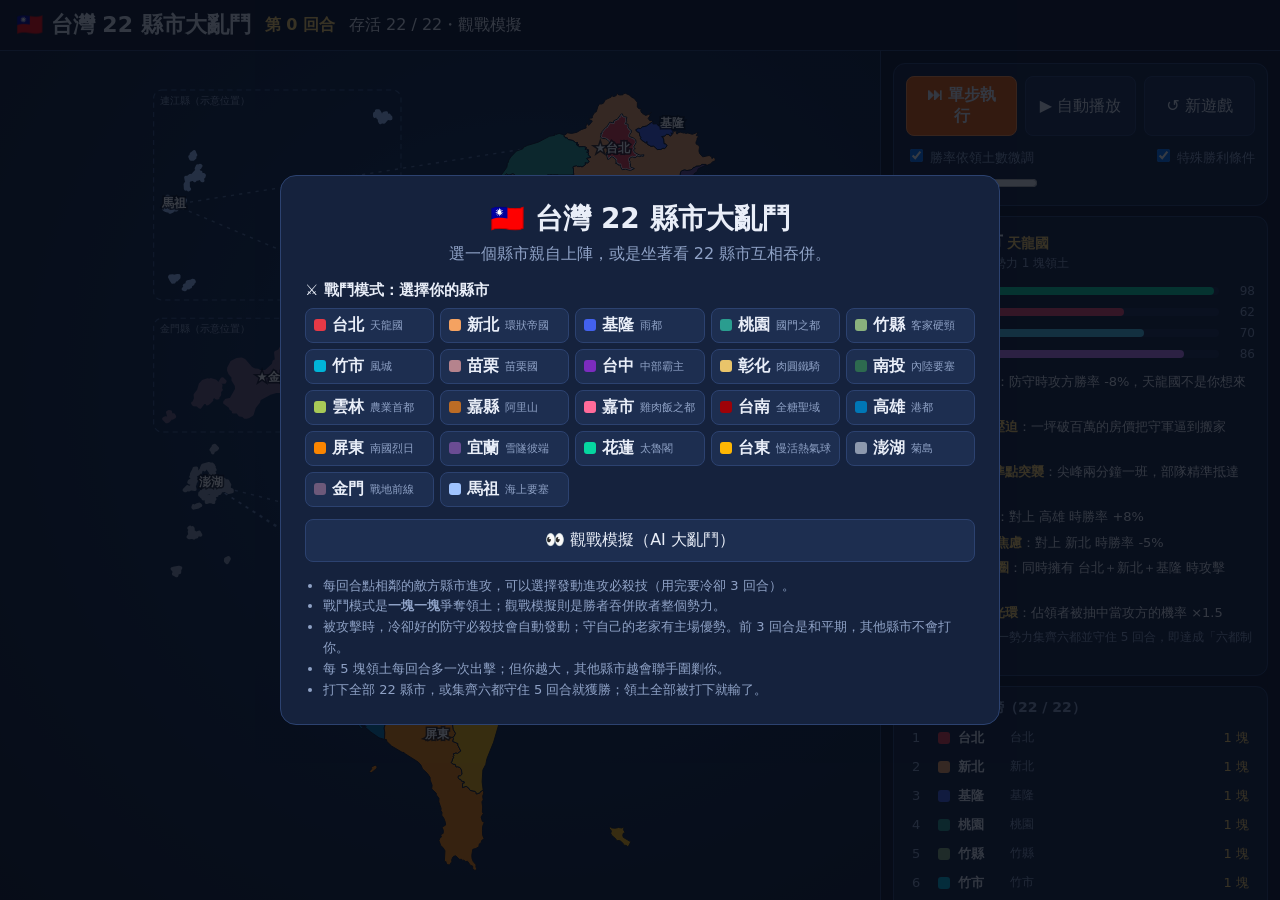
==== commit 40842756: "Add player battle mode to the battle royale page - Start screen: pick a county to play, or watch the" ====
--- a/taiwan-battle-royale.html
+++ b/taiwan-battle-royale.html
@@ -24,9 +24,7 @@
     flex: 1; min-width: 0; display: flex; flex-direction: column; align-items: center; justify-content: center; padding: 8px;
     background: radial-gradient(ellipse at 60% 40%, #17345f 0%, #0f2240 55%, var(--bg) 100%);
   }
-  #map { width: 100%; flex: 1; min-height: 0; max-height: calc(100vh - 90px); }
-  .credit { font-size: 11px; color: var(--muted); opacity: .7; }
-  .credit a { color: inherit; }
+  #map { width: 100%; flex: 1; min-height: 0; max-height: calc(100vh - 70px); }
   aside { width: 400px; flex-shrink: 0; padding: 12px; display: flex; flex-direction: column; gap: 10px; border-left: 1px solid var(--line); overflow-y: auto; }
   .card { background: var(--panel); border: 1px solid var(--line); border-radius: 12px; padding: 12px; }
   .card h3 { margin: 0 0 8px; font-size: 14px; color: var(--muted); }
@@ -103,6 +101,53 @@
   #banner h2 { margin: 0 0 8px; font-size: 32px; }
   #banner p { color: var(--muted); margin: 0 0 16px; }
 
+  .county.mine { stroke: #ffd166; stroke-width: 1.6; }
+  .county.src { stroke: #fff; stroke-width: 2.6; }
+  .county.canhit { animation: canhit 1s infinite; }
+  .county.tgt { stroke: #ef476f; stroke-width: 3; animation: canhit .6s infinite; }
+  @keyframes canhit { 50% { fill-opacity: .45; } }
+  .pop { font-size: 18px; font-weight: 900; text-anchor: middle; paint-order: stroke; stroke: #000; stroke-width: 4px; pointer-events: none; animation: pop 1.2s ease-out forwards; }
+  @keyframes pop { 0% { transform: translateY(6px); opacity: 0; } 15% { opacity: 1; } 100% { transform: translateY(-20px); opacity: 0; } }
+  body.battleMode #stepBtn, body.battleMode #autoBtn, body.battleMode .opts label:last-child { display: none; }
+  body.battleMode .ctrls { grid-template-columns: 1fr; }
+  .card.battle { border-color: #ff8c42; }
+  .bhead { display: flex; align-items: center; gap: 8px; flex-wrap: wrap; }
+  .bhead .sw { width: 16px; height: 16px; border-radius: 4px; }
+  .bstat { font-size: 12px; color: var(--muted); margin-left: auto; }
+  .bvs { margin: 10px 0 6px; font-size: 14px; }
+  .odds { display: flex; align-items: center; gap: 8px; }
+  .odds b { font-size: 20px; color: var(--accent); width: 52px; text-align: right; }
+  .obar { flex: 1; height: 12px; background: #3a1d2a; border-radius: 6px; overflow: hidden; }
+  .obar i { display: block; height: 100%; background: linear-gradient(90deg, #ef476f, #ffd166, #06d6a0); transition: width .3s; }
+  .card.battle .notes { font-size: 12px; color: var(--muted); margin: 6px 0; }
+  .skills { display: grid; grid-template-columns: 1fr 1fr; gap: 6px; margin: 8px 0; }
+  .skills button { font-size: 13px; padding: 6px; line-height: 1.35; }
+  .skills small { display: block; font-size: 11px; color: var(--muted); }
+  .skills button.on small { color: #333; }
+  .bbtns { display: grid; grid-template-columns: 2fr 1fr; gap: 6px; }
+  .defs { font-size: 12px; color: #8ecae6; margin: 10px 0 8px; }
+  #endTurnBtn { width: 100%; }
+  .row.me .nm { color: var(--accent); }
+  .entry.me { background: rgba(255, 209, 102, .07); }
+  #toast {
+    position: fixed; left: 50%; top: 64px; transform: translateX(-50%); z-index: 6;
+    background: var(--red); color: #fff; padding: 8px 18px; border-radius: 20px; font-weight: 700;
+    opacity: 0; transition: opacity .2s; pointer-events: none;
+  }
+  #toast.show { opacity: 1; }
+  #start { position: fixed; inset: 0; display: flex; align-items: center; justify-content: center; background: rgba(5, 10, 20, .8); z-index: 7; padding: 16px; }
+  #start[hidden] { display: none; }
+  #start .box { background: var(--panel); border: 1px solid var(--line); border-radius: 16px; padding: 24px; width: min(720px, 100%); max-height: 92vh; overflow-y: auto; }
+  #start h2 { margin: 0; text-align: center; font-size: 28px; }
+  #start .tag { text-align: center; color: var(--muted); margin: 6px 0 16px; }
+  #start h3 { font-size: 15px; margin: 0 0 8px; }
+  #pickGrid { display: grid; grid-template-columns: repeat(auto-fill, minmax(120px, 1fr)); gap: 6px; }
+  .pickBtn { display: flex; align-items: center; gap: 6px; padding: 6px 8px; text-align: left; }
+  .pickBtn .sw { width: 12px; height: 12px; border-radius: 3px; flex-shrink: 0; }
+  .pickBtn small { color: var(--muted); font-size: 11px; }
+  button.wide { width: 100%; margin-top: 12px; padding: 10px; }
+  .rules { color: var(--muted); font-size: 13px; padding-left: 18px; margin: 14px 0 0; line-height: 1.6; }
+
   @media (max-width: 860px) {
     main { flex-direction: column; }
     #mapWrap { height: 78vh; flex: none; }
@@ -119,14 +164,13 @@
 <main>
   <section id="mapWrap">
     <svg id="map" role="img" aria-label="台灣 22 縣市地圖"></svg>
-    <div class="credit">地圖資料：<a href="https://github.com/dkaoster/taiwan-atlas" target="_blank" rel="noopener">taiwan-atlas</a>（MIT © Daniel Kao，原始資料：內政部國土測繪中心）・金門、馬祖為示意位置</div>
   </section>
   <aside>
     <div class="card">
       <div class="ctrls">
         <button id="stepBtn" class="primary">⏭ 單步執行</button>
         <button id="autoBtn">▶ 自動播放</button>
-        <button id="resetBtn">↺ 重置</button>
+        <button id="resetBtn">↺ 新遊戲</button>
       </div>
       <div class="opts">
         <label><input type="checkbox" id="weighted" checked> 勝率依領土數微調</label>
@@ -134,6 +178,7 @@
         <label>速度 <input type="range" id="speed" min="1" max="10" value="5"></label>
       </div>
     </div>
+    <div class="card battle" id="battlePanel" hidden></div>
     <div class="card" id="profile"></div>
     <div class="card">
       <h3 id="boardTitle">存活縣市排行榜</h3>
@@ -145,6 +190,23 @@
     </div>
   </aside>
 </main>
+<div id="toast"></div>
+<div id="start" hidden>
+  <div class="box">
+    <h2>🇹🇼 台灣 22 縣市大亂鬥</h2>
+    <p class="tag">選一個縣市親自上陣，或是坐著看 22 縣市互相吞併。</p>
+    <h3>⚔️ 戰鬥模式：選擇你的縣市</h3>
+    <div id="pickGrid"></div>
+    <button id="watchBtn" class="wide">👀 觀戰模擬（AI 大亂鬥）</button>
+    <ul class="rules">
+      <li>每回合點相鄰的敵方縣市進攻，可以選擇發動進攻必殺技（用完要冷卻 3 回合）。</li>
+      <li>戰鬥模式是<b>一塊一塊</b>爭奪領土；觀戰模擬則是勝者吞併敗者整個勢力。</li>
+      <li>被攻擊時，冷卻好的防守必殺技會自動發動；守自己的老家有主場優勢。前 3 回合是和平期，其他縣市不會打你。</li>
+      <li>每 5 塊領土每回合多一次出擊；但你越大，其他縣市越會聯手圍剿你。</li>
+      <li>打下全部 22 縣市，或集齊六都守住 5 回合就獲勝；領土全部被打下就輸了。</li>
+    </ul>
+  </div>
+</div>
 <div id="banner" hidden>
   <div class="box">
     <h2 id="bannerTitle"></h2>
@@ -155,6 +217,8 @@
 
 <script>
 // ═══════════════ 地圖形狀（由 taiwan-atlas counties-10t 簡化、投影後內嵌） ═══════════════
+// 地圖資料：taiwan-atlas https://github.com/dkaoster/taiwan-atlas（MIT License, Copyright (c) 2020 Daniel Kao）
+// 原始資料：內政部國土測繪中心
 const SHAPES = {
   insets: {"lienchiang": {"x": 34, "y": 48, "w": 218.4, "h": 172.4}, "kinmen": {"x": 34, "y": 268, "w": 151.4, "h": 79.5}},
   shapes: {
@@ -509,23 +573,35 @@
 ];
 
 // ═══════════════ 狀態 ═══════════════
+// mode：'sim' 觀戰模擬（敗者整個勢力被吞併）／'battle' 戰鬥模式（玩家操控一個縣市，逐塊爭奪領土）
 let state;
 let autoTimer = null;
 let pickedId = 'taipei';
-
-function reset() {
+const AI_BATTLES_PER_TURN = 3;   // 戰鬥模式中，玩家每回合結束後 AI 打幾場
+const PEACE_ROUNDS = 3;          // 戰鬥模式前幾回合 AI 不會打玩家
+const SKILL_CD = 3;              // 必殺技冷卻回合數
+
+function newGame(mode, player = null) {
   stopAuto();
   state = {
-    round: 0,
+    mode, player, round: 0,
     owner: Object.fromEntries(COUNTIES.map(c => [c.id, c.id])),
-    miaoliUsed: false,
-    sixHolder: null,
-    over: false,
+    miaoliUsed: false, sixHolder: null, over: false,
+    // 戰鬥模式
+    myTurn: false, busy: false, attacksLeft: 0, src: null, tgt: null, chosen: null, cd: {},
   };
   document.getElementById('log').innerHTML = '';
   document.getElementById('banner').hidden = true;
-  log('📣 22 縣市大亂鬥開打！最後只能留下一個。點地圖上的縣市可以看角色設定。', 'big');
-  render();
+  document.getElementById('start').hidden = true;
+  document.body.classList.toggle('battleMode', mode === 'battle');
+  if (mode === 'battle') {
+    pickedId = player;
+    log(`📣 ${fTag(player)}・${byId[player].title} 宣布出征！一塊一塊打下全台 22 縣市吧。（前 ${PEACE_ROUNDS} 回合為和平期，其他縣市不會打你）`, 'big');
+    startPlayerTurn();
+  } else {
+    log('📣 22 縣市大亂鬥開打！最後只能留下一個。點地圖上的縣市可以看角色設定。', 'big');
+    render();
+  }
 }
 
 const alive = () => [...new Set(Object.values(state.owner))];
@@ -535,6 +611,8 @@
 const fill = (tpl, A, D) => tpl.replaceAll('{A}', byId[A].short).replaceAll('{D}', byId[D].short);
 const pct = v => `${v > 0 ? '+' : ''}${Math.round(v * 100)}%`;
 const activeBonds = f => BONDS.filter(b => b.ids.every(id => state.owner[id] === f));
+const sleep = ms => new Promise(r => setTimeout(r, ms));
+const isBattle = () => state.mode === 'battle';
 
 // ═══════════════ 勝率計算 ═══════════════
 // 回傳攻方勝率與加成明細
@@ -545,7 +623,7 @@
   const add = (v, label) => { if (v) { p += v; notes.push(`${label} ${pct(v)}`); } };
   // 武力 vs 戰場縣市的地形防禦
   let p = 0.5 + (byId[A].stats.atk - byId[toId].stats.def) / 300;
-  if (document.getElementById('weighted').checked) add((nA - nD) * 0.025, '領土差');
+  if (document.getElementById('weighted').checked) add(Math.max(-0.1, Math.min(0.1, (nA - nD) * 0.025)), '領土差');
   add(byId[A].passive.mod({ role: 'atk', sea, toId, nSelf: nA, nOther: nD }), byId[A].passive.name);
   add(-byId[D].passive.mod({ role: 'def', sea, toId, nSelf: nD, nOther: nA }), byId[D].passive.name);
   // 宿敵：雙方互相列為宿敵且數值相同時會抵銷，就不顯示
@@ -559,10 +637,12 @@
   if (owns(A, 'kaohsiung') && sea) add(0.1, STRATEGIC.kaohsiung.name);
   if (owns(D, 'nantou')) add(-0.05, STRATEGIC.nantou.name);
   if (toId === 'kinmen') add(-0.15, STRATEGIC.kinmen.name);
+  if (isBattle() && D === state.player && toId === state.player) add(-0.1, '主場優勢');
   return { p, notes, sea, nA, nD };
 }
-
-// ═══════════════ 一回合 ═══════════════
+const clampP = p => Math.min(0.9, Math.max(0.1, p));
+
+// ═══════════════ 觀戰模擬：一回合 ═══════════════
 function step() {
   if (state.over) return;
   state.round++;
@@ -596,19 +676,31 @@
   }
 }
 
-function pickAttacker() {
-  // 有敵對鄰居的勢力才能當攻方；佔領台北（首都光環）的勢力權重 ×1.5
-  const cands = alive().filter(f => territories(f).some(id => [...ADJ[id]].some(n => state.owner[n] !== f)));
+// 某勢力可以進攻的 [出兵縣市, 目標縣市]；戰鬥模式和平期內 AI 不打玩家
+function frontsOf(A) {
+  const out = [];
+  for (const id of territories(A)) for (const n of ADJ[id]) {
+    const D = state.owner[n];
+    if (D === A) continue;
+    if (isBattle() && D === state.player && state.round <= PEACE_ROUNDS) continue;
+    out.push([id, n]);
+  }
+  return out;
+}
+
+function pickAttacker(exclude = null) {
+  // 有可進攻目標的勢力才能當攻方；佔領台北（首都光環）的勢力權重 ×1.5
+  const cands = alive().filter(f => f !== exclude && frontsOf(f).length);
+  if (!cands.length) return null;
   const w = cands.map(f => owns(f, 'taipei') ? 1.5 : 1);
   let r = Math.random() * w.reduce((a, b) => a + b, 0);
   for (let i = 0; i < cands.length; i++) { r -= w[i]; if (r <= 0) return cands[i]; }
   return cands[cands.length - 1];
 }
 
-function battle(A) {
-  const fronts = [];
-  for (const id of territories(A)) for (const n of ADJ[id]) if (state.owner[n] !== A) fronts.push([id, n]);
-  const [fromId, toId] = pick(fronts);
+// 一場戰鬥。fromId/toId 不給就隨機挑；atkSkill 給了就是玩家指定的必殺技。回傳 'win' | 'lose' | 'cancel'
+function battle(A, fromId, toId, atkSkill) {
+  if (!fromId) [fromId, toId] = pick(frontsOf(A));
   const D = state.owner[toId];
   const R = `<span class="r">R${state.round}</span>`;
   const o = calcOdds(A, D, fromId, toId);
@@ -620,53 +712,181 @@
     const ev = pick(EVENTS.filter(e => e.when(A, D)));
     log(R + ev.text, 'event');
     if (ev.once) state[ev.once] = true;
-    if (ev.effect === 'cancel') return;
+    if (ev.effect === 'cancel') return 'cancel';
     if (ev.effect === 'defend') forced = false;
     else { p += ev.effect; o.notes.push(`事件 ${pct(ev.effect)}`); }
   }
-  // 必殺技：神秘度越高越容易發動
-  const atkSkill = Math.random() < byId[A].stats.meme / 260 ? pick(byId[A].skills.filter(s => s.role === 'atk')) : null;
+  // 進攻必殺：玩家自己選；AI 依神秘度機率發動
+  if (A !== state.player && Math.random() < byId[A].stats.meme / 260) atkSkill = pick(byId[A].skills.filter(s => s.role === 'atk'));
   if (atkSkill && forced === null) {
     log(`${R}✨ ${fTag(A)} 發動必殺技「${atkSkill.name}」：${atkSkill.desc}！`, 'skill');
     p += atkSkill.effect;
     o.notes.push(`${atkSkill.name} ${pct(atkSkill.effect)}`);
   }
-  const defSkill = Math.random() < byId[D].stats.meme / 320 ? pick(byId[D].skills.filter(s => s.role === 'def')) : null;
+  // 防守必殺：玩家的冷卻好了就自動發動；AI 依神秘度機率發動
+  let defSkill = null;
+  if (isBattle() && D === state.player) {
+    defSkill = byId[D].skills.find(s => s.role === 'def' && !state.cd[s.name]) || null;
+    if (defSkill) state.cd[defSkill.name] = SKILL_CD;
+  } else if (Math.random() < byId[D].stats.meme / 320) {
+    defSkill = pick(byId[D].skills.filter(s => s.role === 'def'));
+  }
   if (defSkill && forced === null) {
     log(`${R}🛡️ ${fTag(D)} 發動必殺技「${defSkill.name}」：${defSkill.desc}！`, 'skill');
-    if (defSkill.effect === 'cancel') return;
+    if (defSkill.effect === 'cancel') return 'cancel';
     if (defSkill.effect === 'defend') forced = false;
     else { p -= defSkill.effect; o.notes.push(`${defSkill.name} ${pct(-defSkill.effect)}`); }
   }
-  p = Math.min(0.9, Math.max(0.1, p));
+  p = clampP(p);
 
   const win = forced ?? Math.random() < p;
   const via = o.sea ? '渡海' : '';
   const notes = `<span class="notes">${o.notes.join('｜') || '無加成'}｜攻方勝率 ${Math.round(p * 100)}%</span>`;
+  const cls = isBattle() && (A === state.player || D === state.player) ? 'me' : '';
   if (win) {
-    const lost = territories(D);
+    // 觀戰模擬：吞併整個勢力；戰鬥模式：只拿下這一塊
+    const lost = isBattle() ? [toId] : territories(D);
     lost.forEach(id => { state.owner[id] = A; });
-    log(`${R}⚔️ ${fTag(A)} 從 ${byId[fromId].short} ${via}出兵攻破 ${byId[toId].short}，${fTag(D)} 勢力 ${lost.length} 塊領土全數併入！
-      ${notes}<span class="quip">${fill(pick(WIN_QUIPS), A, D)}</span>`);
+    log(`${R}⚔️ ${fTag(A)} 從 ${byId[fromId].short} ${via}出兵攻破 ${byId[toId].short}${isBattle() ? `（原屬 ${fTag(D)}）` : `，${fTag(D)} 勢力 ${lost.length} 塊領土全數併入`}！
+      ${notes}<span class="quip">${fill(pick(WIN_QUIPS), A, D)}</span>`, cls);
+    popText(toId, A === state.player ? '攻陷！' : D === state.player ? '失守！' : '攻陷', A === state.player ? '#ffd166' : D === state.player ? '#ef476f' : '#fff');
     for (const id of lost) if (STRATEGIC[id]) log(`🏯 ${fTag(A)} 取得戰略要地 ${byId[id].short}「${STRATEGIC[id].name}」：${STRATEGIC[id].desc}`, 'skill');
-    if (alive().length === 1) return finish(A, `第 ${state.round} 回合統一全台！全台改用 ${byId[A].short} 的垃圾車音樂。`);
-    log(`💀 ${byId[D].short} 出局，剩 ${alive().length} 個縣市勢力。`, 'big');
-  } else {
-    log(`${R}🛡️ ${fTag(D)} 在 ${byId[toId].short} 擋下了 ${fTag(A)} 的${via}進攻！
-      ${notes}<span class="quip">${fill(pick(LOSE_QUIPS), A, D)}</span>`);
-  }
+    if (alive().length === 1) { finish(A, `第 ${state.round} 回合統一全台！全台改用 ${byId[A].short} 的垃圾車音樂。`); return 'win'; }
+    if (!territories(D).length) {
+      log(`💀 ${byId[D].short} 出局，剩 ${alive().length} 個縣市勢力。`, 'big');
+      if (isBattle() && D === state.player) finish(A, `第 ${state.round} 回合，${byId[A].short} 攻下了你的最後一塊領土。`);
+    }
+    return 'win';
+  }
+  log(`${R}🛡️ ${fTag(D)} 在 ${byId[toId].short} 擋下了 ${fTag(A)} 的${via}進攻！
+    ${notes}<span class="quip">${fill(pick(LOSE_QUIPS), A, D)}</span>`, cls);
+  popText(toId, '守住！', '#8ecae6');
+  return 'lose';
 }
 
 function finish(w, text) {
   state.over = true;
+  state.myTurn = false;
   stopAuto();
   render();
+  const won = !isBattle() || w === state.player;
   log(`👑 ${fTag(w)} ${text}`, 'big');
-  document.getElementById('bannerTitle').innerHTML = `👑 ${byId[w].short}・${byId[w].title} 稱霸台灣！`;
-  document.getElementById('bannerTitle').style.color = byId[w].color;
-  document.getElementById('bannerText').textContent = `${byId[w].name}在${text}`;
+  const title = document.getElementById('bannerTitle');
+  if (isBattle()) title.innerHTML = won ? `🎉 ${byId[w].short}・${byId[w].title} 統一台灣！` : `💀 ${byId[state.player].short} 被消滅了`;
+  else title.innerHTML = `👑 ${byId[w].short}・${byId[w].title} 稱霸台灣！`;
+  title.style.color = won ? byId[w].color : '#ef476f';
+  document.getElementById('bannerText').textContent = isBattle() && !won ? text : `${byId[w].name}在${text}`;
   document.getElementById('banner').hidden = false;
   showProfile(w);
+}
+
+// ═══════════════ 戰鬥模式：玩家回合 ═══════════════
+function startPlayerTurn() {
+  if (state.over) return;
+  state.round++;
+  for (const k in state.cd) if (state.cd[k] > 0) state.cd[k]--;
+  // 每 5 塊領土多一次出擊；晶片科技霸權（佔領新竹市）再 +1
+  state.attacksLeft = 1 + Math.floor(territories(state.player).length / 5) + (owns(state.player, 'hsinchucity') ? 1 : 0);
+  state.myTurn = true;
+  state.src = state.tgt = state.chosen = null;
+  log(`<span class="r">R${state.round}</span>🌅 你的回合！點地圖上相鄰的敵方縣市準備進攻${state.attacksLeft > 1 ? `（本回合可出擊 ${state.attacksLeft} 次）` : ''}。`, 'me');
+  render();
+}
+
+function onMapClick(id) {
+  showProfile(id);
+  if (!isBattle() || !state.myTurn || state.busy || state.over) return;
+  const me = state.player;
+  if (state.owner[id] === me) {
+    state.src = id;
+    state.tgt = null;
+  } else {
+    // 點敵方縣市：優先用目前選的出兵縣市，否則自動找一塊相鄰的己方領土
+    const src = state.src && ADJ[state.src].has(id) ? state.src : territories(me).find(t => ADJ[t].has(id));
+    if (!src) { toast('這裡跟你的領土不相鄰，打不到'); return; }
+    state.src = src;
+    state.tgt = id;
+    state.chosen = null;
+  }
+  render();
+}
+
+async function playerAttack() {
+  if (!state.myTurn || state.busy || !state.tgt) return;
+  state.busy = true;
+  const skill = state.chosen ? byId[state.player].skills.find(s => s.name === state.chosen) : null;
+  if (skill) state.cd[skill.name] = SKILL_CD;
+  const tgt = state.tgt;
+  const result = battle(state.player, state.src, tgt, skill);
+  state.attacksLeft--;
+  state.tgt = state.chosen = null;
+  if (result === 'win') state.src = tgt;
+  render();
+  await sleep(700);
+  state.busy = false;
+  if (state.over) return;
+  if (state.attacksLeft > 0) {
+    if (!state.over) checkSixCities();
+    render();
+  } else {
+    endPlayerTurn();
+  }
+}
+
+async function endPlayerTurn() {
+  if (!state.myTurn || state.over) return;
+  state.myTurn = false;
+  state.src = state.tgt = state.chosen = null;
+  state.busy = true;
+  render();
+  // AI 階段
+  for (let i = 0; i < AI_BATTLES_PER_TURN && !state.over; i++) {
+    await sleep(Math.max(350, delay()));
+    // 圍剿：玩家越大，其他縣市越常聯手打玩家
+    const gang = state.round > PEACE_ROUNDS && Math.random() < Math.min(0.5, territories(state.player).length / 14);
+    const hits = gang ? alive().filter(f => f !== state.player).flatMap(f => frontsOf(f).filter(([, t]) => state.owner[t] === state.player).map(fr => [f, ...fr])) : [];
+    if (hits.length) {
+      const [A, from, to] = pick(hits);
+      battle(A, from, to);
+    } else {
+      const A = pickAttacker(state.player);
+      if (!A) break;
+      battle(A);
+    }
+    render();
+  }
+  if (!state.over) checkSixCities();
+  state.busy = false;
+  if (!state.over) { await sleep(300); startPlayerTurn(); }
+}
+
+function renderBattlePanel() {
+  const box = document.getElementById('battlePanel');
+  if (!isBattle()) { box.hidden = true; return; }
+  box.hidden = false;
+  const me = state.player;
+  const status = state.over ? '遊戲結束' : state.myTurn ? `你的回合・剩 ${state.attacksLeft} 次出擊` : '其他縣市行動中…';
+  let html = `<div class="bhead"><span class="sw" style="background:${byId[me].color}"></span>
+    <b>${byId[me].short}・${byId[me].title}</b><span class="bstat">${territories(me).length} 塊領土｜${status}</span></div>`;
+  const skills = byId[me].skills;
+  const cdTxt = s => state.cd[s.name] ? `冷卻 ${state.cd[s.name]}` : '可用';
+  if (state.myTurn && state.tgt) {
+    const D = state.owner[state.tgt];
+    const o = calcOdds(me, D, state.src, state.tgt);
+    const sk = skills.find(s => s.name === state.chosen);
+    const p = clampP(o.p + (sk ? sk.effect : 0));
+    html += `<div class="bvs">從 <b>${byId[state.src].short}</b> ${o.sea ? '渡海' : ''}進攻 <b style="color:${byId[D].color}">${byId[state.tgt].short}</b>（${byId[D].short} 勢力）</div>
+      <div class="odds"><div class="obar"><i style="width:${p * 100}%"></i></div><b>${Math.round(p * 100)}%</b></div>
+      <div class="notes">${o.notes.join('｜') || '無加成'}</div>
+      <div class="skills">${skills.filter(s => s.role === 'atk').map(s => `<button data-skill="${s.name}" class="${state.chosen === s.name ? 'on' : ''}" ${state.cd[s.name] ? 'disabled' : ''}>
+        ✨ ${s.name}<small>勝率 +${Math.round(s.effect * 100)}%・${cdTxt(s)}</small></button>`).join('')}</div>
+      <div class="bbtns"><button id="attackBtn" class="primary" ${state.busy ? 'disabled' : ''}>⚔️ 出擊！</button><button id="cancelBtn">取消</button></div>`;
+  } else if (state.myTurn) {
+    html += `<p class="hint">👉 點地圖上<b style="color:var(--red)">閃爍</b>的敵方縣市選擇進攻目標（或先點自己的縣市當出兵點）。</p>`;
+  }
+  html += `<div class="defs">${skills.filter(s => s.role === 'def').map(s => `🛡️ ${s.name}：${cdTxt(s)}（被攻擊時自動發動）`).join('<br>')}</div>`;
+  if (!state.over) html += `<button id="endTurnBtn" ${state.myTurn && !state.busy ? '' : 'disabled'}>${state.myTurn ? '結束回合（不出擊）' : '等待中…'}</button>`;
+  box.innerHTML = html;
 }
 
 // ═══════════════ 自動播放 ═══════════════
@@ -712,14 +932,14 @@
   COUNTIES.forEach(c => {
     const p = el('path', { d: SHAPES.shapes[c.id].d, class: 'county' + (ISLETS.includes(c.id) ? ' islet' : ''), 'fill-rule': 'evenodd' }, land);
     el('title', {}, p).textContent = `${c.name}・${c.title}`;
-    p.addEventListener('click', () => showProfile(c.id));
+    p.addEventListener('click', () => onMapClick(c.id));
     paths[c.id] = p;
     const [x, y] = labelPos(c.id);
     el('text', { x, y: y + 2, class: 'lbl name' }, lbls).textContent = (STRATEGIC[c.id] ? '★' : '') + c.short;
     ownerLbls[c.id] = el('text', { x, y: y + 13, class: 'lbl owner' }, lbls);
   });
   el('g', { id: 'arrows' }, svg);
-  el('text', { x: 24, y: 785, class: 'insetTxt' }, svg).textContent = '★ = 戰略要地　虛線 = 海路（離島 ↔ 港口縣市）';
+  el('g', { id: 'pops' }, svg);
 }
 function flash(fromId, toId, A) {
   document.querySelectorAll('.county.atk, .county.def').forEach(h => h.classList.remove('atk', 'def'));
@@ -734,26 +954,52 @@
   clearTimeout(flash.t);
   flash.t = setTimeout(() => { layer.innerHTML = ''; }, Math.max(500, delay() * 0.9));
 }
+function popText(id, text, color) {
+  if (autoTimer && delay() < 300) return;
+  const [x, y] = labelPos(id);
+  const t = el('text', { x, y: y - 12, class: 'pop', fill: color }, document.getElementById('pops'));
+  t.textContent = text;
+  setTimeout(() => t.remove(), 1200);
+}
+function toast(msg) {
+  const t = document.getElementById('toast');
+  t.textContent = msg;
+  t.classList.add('show');
+  clearTimeout(toast.t);
+  toast.t = setTimeout(() => t.classList.remove('show'), 1600);
+}
 
 // ═══════════════ 畫面更新 ═══════════════
 function render() {
+  const me = isBattle() ? state.player : null;
+  const targets = new Set();
+  if (me && state.myTurn && !state.busy) {
+    const froms = state.src ? [state.src] : territories(me);
+    for (const t of froms) for (const n of ADJ[t]) if (state.owner[n] !== me) targets.add(n);
+  }
   COUNTIES.forEach(c => {
     const f = state.owner[c.id];
-    paths[c.id].style.fill = byId[f].color;
+    const p = paths[c.id];
+    p.style.fill = byId[f].color;
     // 離島太小，用同色粗外框放大顯示
-    if (ISLETS.includes(c.id)) paths[c.id].style.stroke = byId[f].color;
-    paths[c.id].classList.toggle('picked', c.id === pickedId);
+    if (ISLETS.includes(c.id)) p.style.stroke = byId[f].color;
+    p.classList.toggle('picked', c.id === pickedId);
+    p.classList.toggle('mine', f === me);
+    p.classList.toggle('src', c.id === state.src);
+    p.classList.toggle('tgt', c.id === state.tgt);
+    p.classList.toggle('canhit', targets.has(c.id) && c.id !== state.tgt);
     ownerLbls[c.id].textContent = f === c.id ? '' : `屬${byId[f].short}`;
   });
   const list = alive().map(f => ({ f, ts: territories(f) })).sort((a, b) => b.ts.length - a.ts.length);
-  document.getElementById('board').innerHTML = list.map((x, i) => `<div class="row" data-id="${x.f}">
+  document.getElementById('board').innerHTML = list.map((x, i) => `<div class="row ${x.f === me ? 'me' : ''}" data-id="${x.f}">
     <span class="rk">${i + 1}</span><span class="sw" style="background:${byId[x.f].color}"></span>
-    <span class="nm">${byId[x.f].short}</span><span class="ts">${x.ts.map(id => byId[id].short).join('、')}</span>
+    <span class="nm">${byId[x.f].short}${x.f === me ? '★' : ''}</span><span class="ts">${x.ts.map(id => byId[id].short).join('、')}</span>
     <span class="ct">${x.ts.length} 塊</span></div>`).join('');
   document.getElementById('roundTxt').textContent = `第 ${state.round} 回合`;
-  document.getElementById('aliveTxt').textContent = `存活 ${list.length} / 22`;
+  document.getElementById('aliveTxt').textContent = `存活 ${list.length} / 22${isBattle() ? '・戰鬥模式' : '・觀戰模擬'}`;
   document.getElementById('boardTitle').textContent = `存活縣市排行榜（${list.length} / 22）`;
   showProfile(pickedId);
+  renderBattlePanel();
   updateButtons();
 }
 
@@ -789,15 +1035,35 @@
   while (box.children.length > 250) box.lastChild.remove();
 }
 
+// ═══════════════ 開始畫面 ═══════════════
+function showStart() {
+  stopAuto();
+  document.getElementById('banner').hidden = true;
+  document.getElementById('start').hidden = false;
+  document.getElementById('pickGrid').innerHTML = COUNTIES.map(c => `<button class="pickBtn" data-id="${c.id}">
+    <span class="sw" style="background:${c.color}"></span><b>${c.short}</b><small>${c.title}</small></button>`).join('');
+}
+
 // ═══════════════ 綁定 ═══════════════
 document.getElementById('stepBtn').addEventListener('click', step);
 document.getElementById('autoBtn').addEventListener('click', () => autoTimer ? stopAuto() : startAuto());
-document.getElementById('resetBtn').addEventListener('click', reset);
-document.getElementById('bannerReset').addEventListener('click', reset);
+document.getElementById('resetBtn').addEventListener('click', showStart);
+document.getElementById('bannerReset').addEventListener('click', showStart);
+document.getElementById('watchBtn').addEventListener('click', () => newGame('sim'));
+document.getElementById('pickGrid').addEventListener('click', e => { const b = e.target.closest('.pickBtn'); if (b) newGame('battle', b.dataset.id); });
 document.getElementById('board').addEventListener('click', e => { const r = e.target.closest('.row'); if (r) showProfile(r.dataset.id); });
+document.getElementById('battlePanel').addEventListener('click', e => {
+  const b = e.target.closest('button');
+  if (!b) return;
+  if (b.dataset.skill) { state.chosen = state.chosen === b.dataset.skill ? null : b.dataset.skill; render(); }
+  else if (b.id === 'attackBtn') playerAttack();
+  else if (b.id === 'cancelBtn') { state.tgt = state.chosen = null; render(); }
+  else if (b.id === 'endTurnBtn') endPlayerTurn();
+});
 
 buildMap();
-reset();
+newGame('sim');
+showStart();
 </script>
 </body>
 </html>
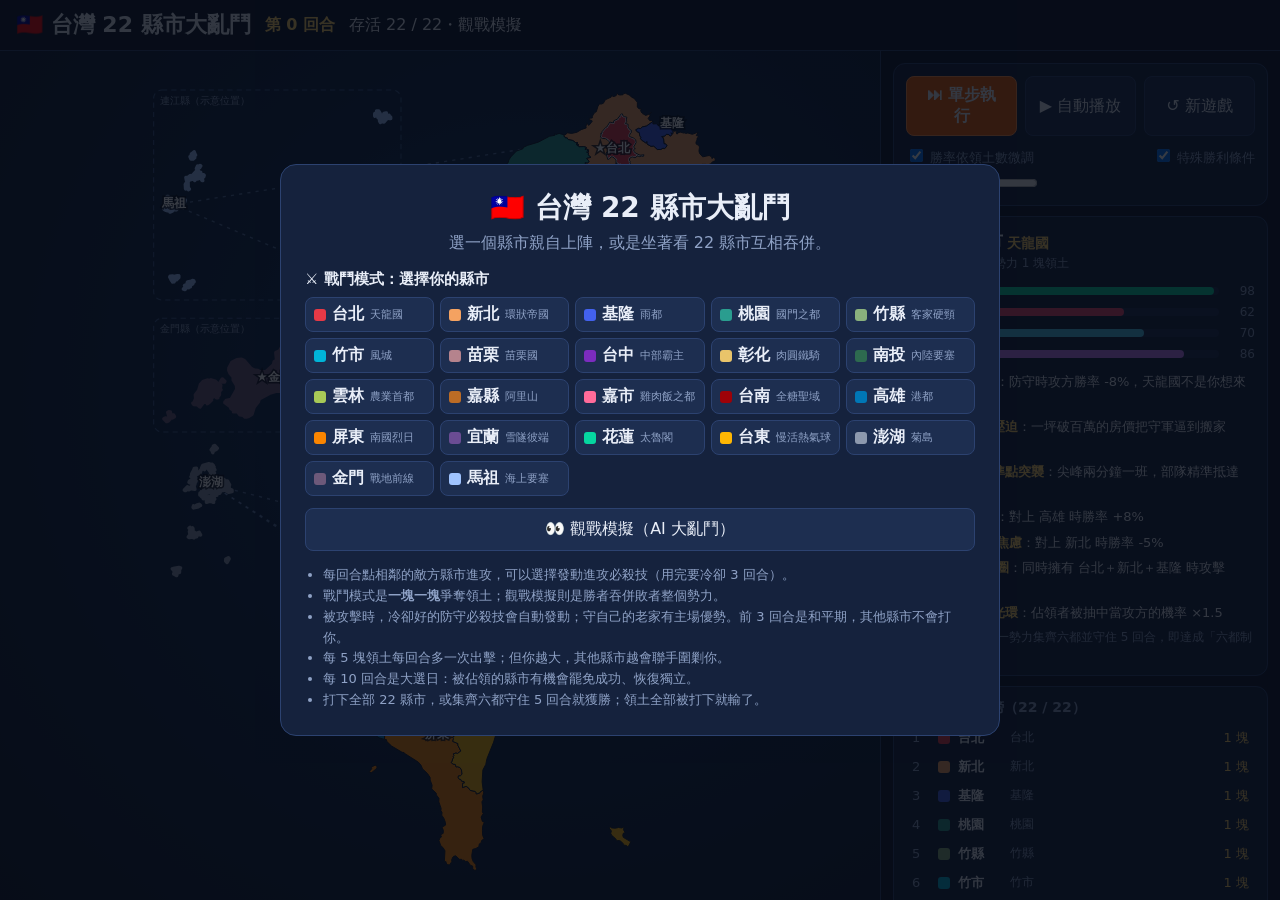
==== commit 10069a11: "Add political-culture events, commentary and election day - 12 political-culture events (campaign tr" ====
--- a/taiwan-battle-royale.html
+++ b/taiwan-battle-royale.html
@@ -203,6 +203,7 @@
       <li>戰鬥模式是<b>一塊一塊</b>爭奪領土；觀戰模擬則是勝者吞併敗者整個勢力。</li>
       <li>被攻擊時，冷卻好的防守必殺技會自動發動；守自己的老家有主場優勢。前 3 回合是和平期，其他縣市不會打你。</li>
       <li>每 5 塊領土每回合多一次出擊；但你越大，其他縣市越會聯手圍剿你。</li>
+      <li>每 10 回合是大選日：被佔領的縣市有機會罷免成功、恢復獨立。</li>
       <li>打下全部 22 縣市，或集齊六都守住 5 回合就獲勝；領土全部被打下就輸了。</li>
     </ul>
   </div>
@@ -548,6 +549,19 @@
   { when: A => owns(A, 'newtaipei'), text: '🌀 攻方在新北高架橋迷宮迷路，繞回原點。', effect: -0.15 },
   { when: (A, D) => owns(D, 'penghu'), text: '🧱 澎湖消波塊又多了一排，登陸難度上升。', effect: -0.12 },
   { when: A => owns(A, 'hualien'), text: '🪨 蘇花公路落石，攻勢受阻。', effect: -0.15 },
+  // 政治時事梗（不點名特定人物或政黨）
+  { when: () => true, text: '📢 選舉宣傳車開進戰場，「拜託拜託、懇請支持」重複播放，雙方被洗腦到忘記打仗。', effect: 'cancel' },
+  { when: () => true, text: '🤝 候選人跑來掃街拜票，攻方停下來握手合照，攻勢 -10%。', effect: -0.1 },
+  { when: () => true, text: '🧧 普發現金入帳！攻方士氣大振 +12%。', effect: 0.12 },
+  { when: () => true, text: '🪑 議會又吵到拉椅子，守方指揮官被叫去質詢，攻方趁虛而入 +12%。', effect: 0.12 },
+  { when: () => true, text: '📺 政論節目名嘴預測攻方必勝……反指標發動，攻方 -12%。', effect: -0.12 },
+  { when: () => true, text: '🧾 政見支票跳票，攻方補給沒送到 -10%。', effect: -0.1 },
+  { when: () => true, text: '✂️ 守方縣長忙著剪綵開箱新蚊子館，前線沒人指揮，攻方 +12%。', effect: 0.12 },
+  { when: () => true, text: '📊 民調顯示攻方大幅領先，部隊過度自信開始放鬆，-8%。', effect: -0.08 },
+  { when: () => true, text: '🎤 今晚是選前之夜，雙方都跑去造勢晚會喊凍蒜，今天不打仗。', effect: 'cancel' },
+  { when: () => true, text: '🗳️ 公投綁大選，守方全員回戶籍地投票，空城被攻方撿到便宜 +15%。', effect: 0.15 },
+  { when: () => true, text: '🏗️ 攻方要走的那座橋，預算編了三屆還沒蓋好，行動取消。', effect: 'cancel' },
+  { when: () => true, text: '🚩 競選旗海插滿戰場，攻方部隊看不到路 -10%。', effect: -0.1 },
 ];
 
 // ═══════════════ 旁白（台灣迷因詞庫） ═══════════════
@@ -562,6 +576,11 @@
   '{A} 軍入城第一件事：把 {D} 的海岸線再補一排消波塊。',
   '{D} 的山豬宣布中立，表示誰贏都一樣要吃地瓜。',
   '{A} 承諾改善行人地獄，{D} 居民表示先看看再說。',
+  '{A} 宣布：明年起 {D} 路口的競選看板全部換成 {A} 的臉。',
+  '{D} 議會連夜召開臨時會，結論是下週再開一次會。',
+  '{A} 承諾在 {D} 蓋捷運，預計下下屆任期內動工。',
+  '名嘴分析：{D} 會輸主要是風水問題，下集再告訴你。',
+  '{A} 開記者會：「這是人民的勝利！」背板字體大到後排看得到。',
 ];
 const LOSE_QUIPS = [
   '{A} 軍摸摸鼻子回家，順便買了伴手禮。',
@@ -570,6 +589,10 @@
   '{D} 居民放鞭炮慶祝，被開罰噪音。',
   '{A} 部隊在路口等待轉等太久，錯過最佳進攻時機。',
   '{D} 守軍請 {A} 喝全糖珍奶，對方喝完就睡著了。',
+  '{A} 發言人：「這是戰略性撤退，我們會虛心檢討，下次選舉見。」',
+  '{D} 守軍凍蒜！宣傳車繞城一圈放鞭炮。',
+  '{A} 宣布成立專案小組研究失敗原因，小組下設三個委員會。',
+  '{D} 民代第一時間到前線拍照打卡，標題：「我守住了」。',
 ];
 
 // ═══════════════ 狀態 ═══════════════
@@ -646,7 +669,9 @@
 function step() {
   if (state.over) return;
   state.round++;
+  electionDay();
   const A = pickAttacker();
+  if (!A) return render();
   battle(A);
   // 晶片科技霸權：再行動一次
   if (!state.over && owns(A, 'hsinchucity') && alive().includes(A)) {
@@ -655,6 +680,25 @@
   }
   if (!state.over) checkSixCities();
   render();
+}
+
+// 大選日：每 ELECTION_EVERY 回合舉行一次，被佔領的縣市有機會罷免成功、恢復獨立
+const ELECTION_EVERY = 10;
+function electionDay() {
+  if (state.round % ELECTION_EVERY !== 0) return;
+  const occupied = COUNTIES.map(c => c.id).filter(id => state.owner[id] !== id);
+  log(`<span class="r">R${state.round}</span>🗳️ 大選日到了！全台投票所開門，各地宣傳車同時出動。`, 'event');
+  if (!occupied.length) return;
+  const id = pick(occupied);
+  const ruler = state.owner[id];
+  if (Math.random() < 0.4) {
+    state.owner[id] = id;
+    log(`🗳️ ${byId[id].short} 罷免案通過門檻！宣布脫離 ${fTag(ruler)}，恢復獨立。地方阿伯：「我就說要出來投票。」`, 'big');
+    popText(id, '罷免成功！', '#ffd166');
+    if (isBattle() && !territories(state.player).length) finish(id, `第 ${state.round} 回合大選日，你最後一塊領土 ${byId[id].short} 罷免成功獨立了。`);
+  } else {
+    log(`🗳️ ${byId[id].short} 想罷免 ${fTag(ruler)}，但投票率太低沒過門檻。據說大家都跑去連假出遊了。`, 'event');
+  }
 }
 
 // 六都制霸：同一勢力集齊六都並守住 SIX_HOLD 回合
@@ -784,6 +828,8 @@
 function startPlayerTurn() {
   if (state.over) return;
   state.round++;
+  electionDay();
+  if (state.over) return;
   for (const k in state.cd) if (state.cd[k] > 0) state.cd[k]--;
   // 每 5 塊領土多一次出擊；晶片科技霸權（佔領新竹市）再 +1
   state.attacksLeft = 1 + Math.floor(territories(state.player).length / 5) + (owns(state.player, 'hsinchucity') ? 1 : 0);
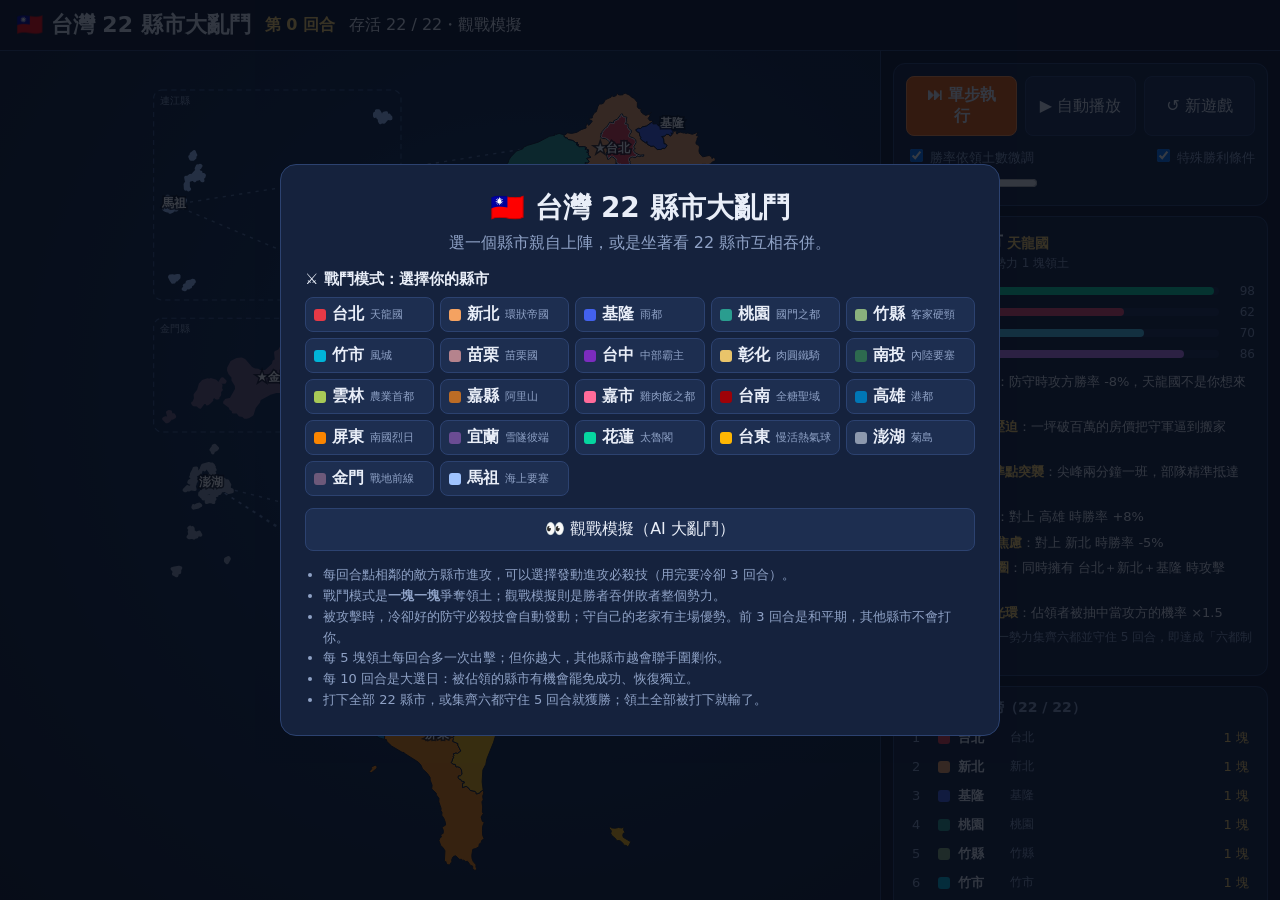
==== commit c4402107: "Remove 示意 wording from island inset labels" ====
--- a/taiwan-battle-royale.html
+++ b/taiwan-battle-royale.html
@@ -966,7 +966,7 @@
   svg.setAttribute('viewBox', '0 0 600 800');
   for (const [id, b] of Object.entries(SHAPES.insets)) {
     el('rect', { x: b.x - 10, y: b.y - 20, width: b.w + 20, height: b.h + 30, rx: 8, class: 'inset' }, svg);
-    el('text', { x: b.x - 4, y: b.y - 7, class: 'insetTxt' }, svg).textContent = `${byId[id].name}（示意位置）`;
+    el('text', { x: b.x - 4, y: b.y - 7, class: 'insetTxt' }, svg).textContent = byId[id].name;
   }
   const sea = el('g', {}, svg);
   for (const [a, list] of Object.entries(SEA_ADJ)) for (const b of list) {
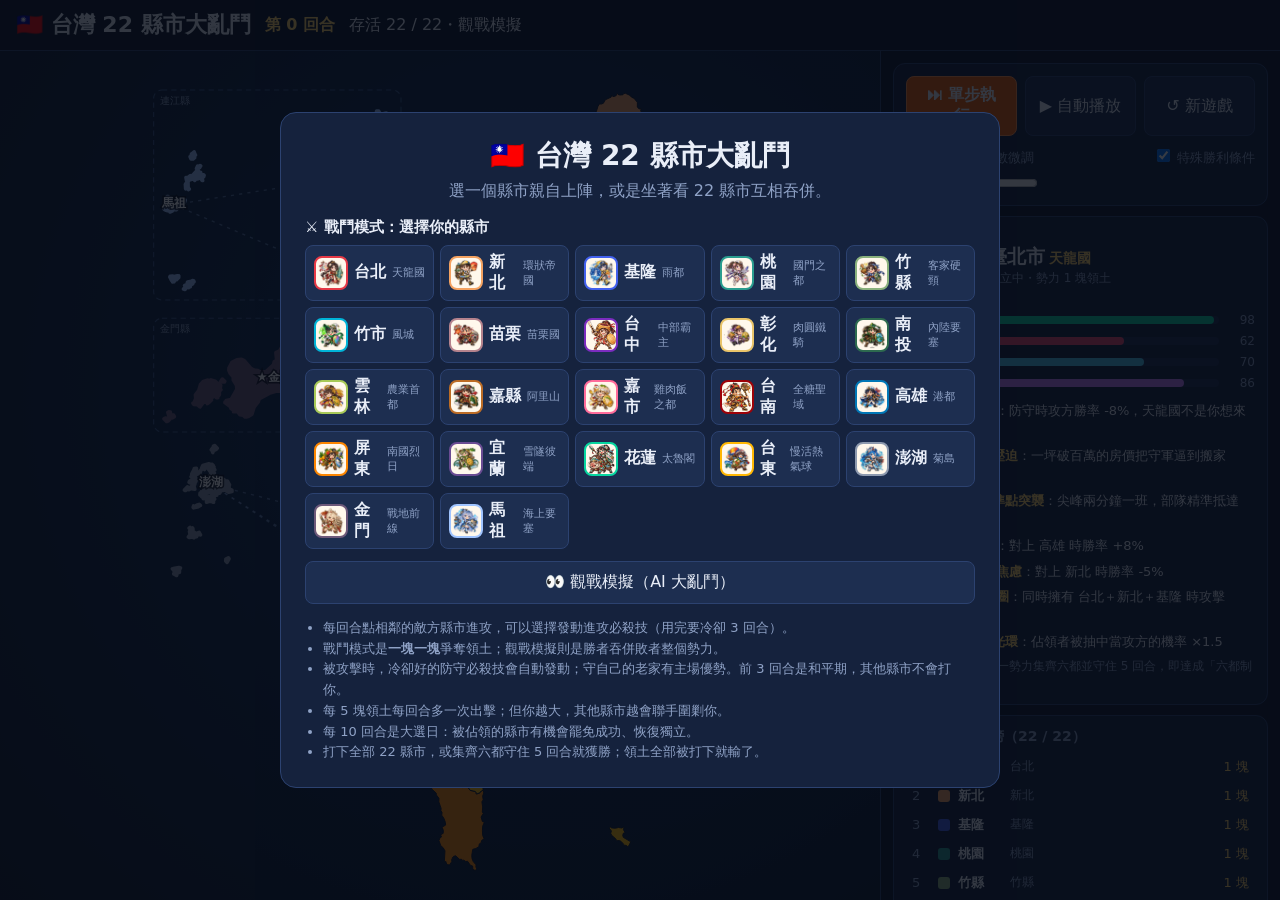
==== commit 4f860470: "Use generated art throughout both games Main game: - County portraits for all 22 counties (info pane" ====
--- a/taiwan-battle-royale.html
+++ b/taiwan-battle-royale.html
@@ -147,6 +147,10 @@
   .pickBtn small { color: var(--muted); font-size: 11px; }
   button.wide { width: 100%; margin-top: 12px; padding: 10px; }
   .rules { color: var(--muted); font-size: 13px; padding-left: 18px; margin: 14px 0 0; line-height: 1.6; }
+
+  .phead .portrait { width: 72px; height: 72px; object-fit: contain; border-radius: 12px; border: 2px solid; background: #fff8ec; flex-shrink: 0; }
+  .pickImg { width: 34px; height: 34px; object-fit: contain; border-radius: 8px; border: 2px solid; background: #fff8ec; flex-shrink: 0; }
+  .bhead .bImg { width: 36px; height: 36px; object-fit: contain; border-radius: 8px; border: 2px solid; background: #fff8ec; }
 
   @media (max-width: 860px) {
     main { flex-direction: column; }
@@ -524,6 +528,9 @@
 };
 
 const byId = Object.fromEntries(COUNTIES.map(c => [c.id, c]));
+// 角色插畫（assets/characters/）
+const PNG_PORTRAITS = ['taichung', 'tainan', 'hualien'];
+const portrait = id => `assets/characters/${id}-chibi.${PNG_PORTRAITS.includes(id) ? 'png' : 'webp'}`;
 const ADJ = Object.fromEntries(COUNTIES.map(c => [c.id, new Set()]));
 for (const table of [LAND_ADJ, SEA_ADJ]) {
   for (const [a, list] of Object.entries(table)) for (const b of list) { ADJ[a].add(b); ADJ[b].add(a); }
@@ -912,7 +919,7 @@
   box.hidden = false;
   const me = state.player;
   const status = state.over ? '遊戲結束' : state.myTurn ? `你的回合・剩 ${state.attacksLeft} 次出擊` : '其他縣市行動中…';
-  let html = `<div class="bhead"><span class="sw" style="background:${byId[me].color}"></span>
+  let html = `<div class="bhead"><img class="bImg" src="${portrait(me)}" alt="" style="border-color:${byId[me].color}">
     <b>${byId[me].short}・${byId[me].title}</b><span class="bstat">${territories(me).length} 塊領土｜${status}</span></div>`;
   const skills = byId[me].skills;
   const cdTxt = s => state.cd[s.name] ? `冷卻 ${state.cd[s.name]}` : '可用';
@@ -1058,7 +1065,7 @@
   const myTerr = territories(id);
   const bonds = BONDS.filter(b => b.ids.includes(id));
   document.getElementById('profile').innerHTML = `
-    <div class="phead"><span class="sw" style="background:${c.color}"></span>
+    <div class="phead"><img class="portrait" src="${portrait(id)}" alt="${c.name}角色插畫" style="border-color:${c.color}">
       <div><h2>${c.name}<small>${c.title}</small></h2>
       <div class="sub">${ownerTxt}${myTerr.length ? `・勢力 ${myTerr.length} 塊領土` : '・勢力已滅亡'}</div></div></div>
     <div class="stats">${STAT_LABELS.map(([k, label, color]) => `<span>${label}</span>
@@ -1087,7 +1094,7 @@
   document.getElementById('banner').hidden = true;
   document.getElementById('start').hidden = false;
   document.getElementById('pickGrid').innerHTML = COUNTIES.map(c => `<button class="pickBtn" data-id="${c.id}">
-    <span class="sw" style="background:${c.color}"></span><b>${c.short}</b><small>${c.title}</small></button>`).join('');
+    <img class="pickImg" src="${portrait(c.id)}" alt="" loading="lazy" style="border-color:${c.color}"><b>${c.short}</b><small>${c.title}</small></button>`).join('');
 }
 
 // ═══════════════ 綁定 ═══════════════
